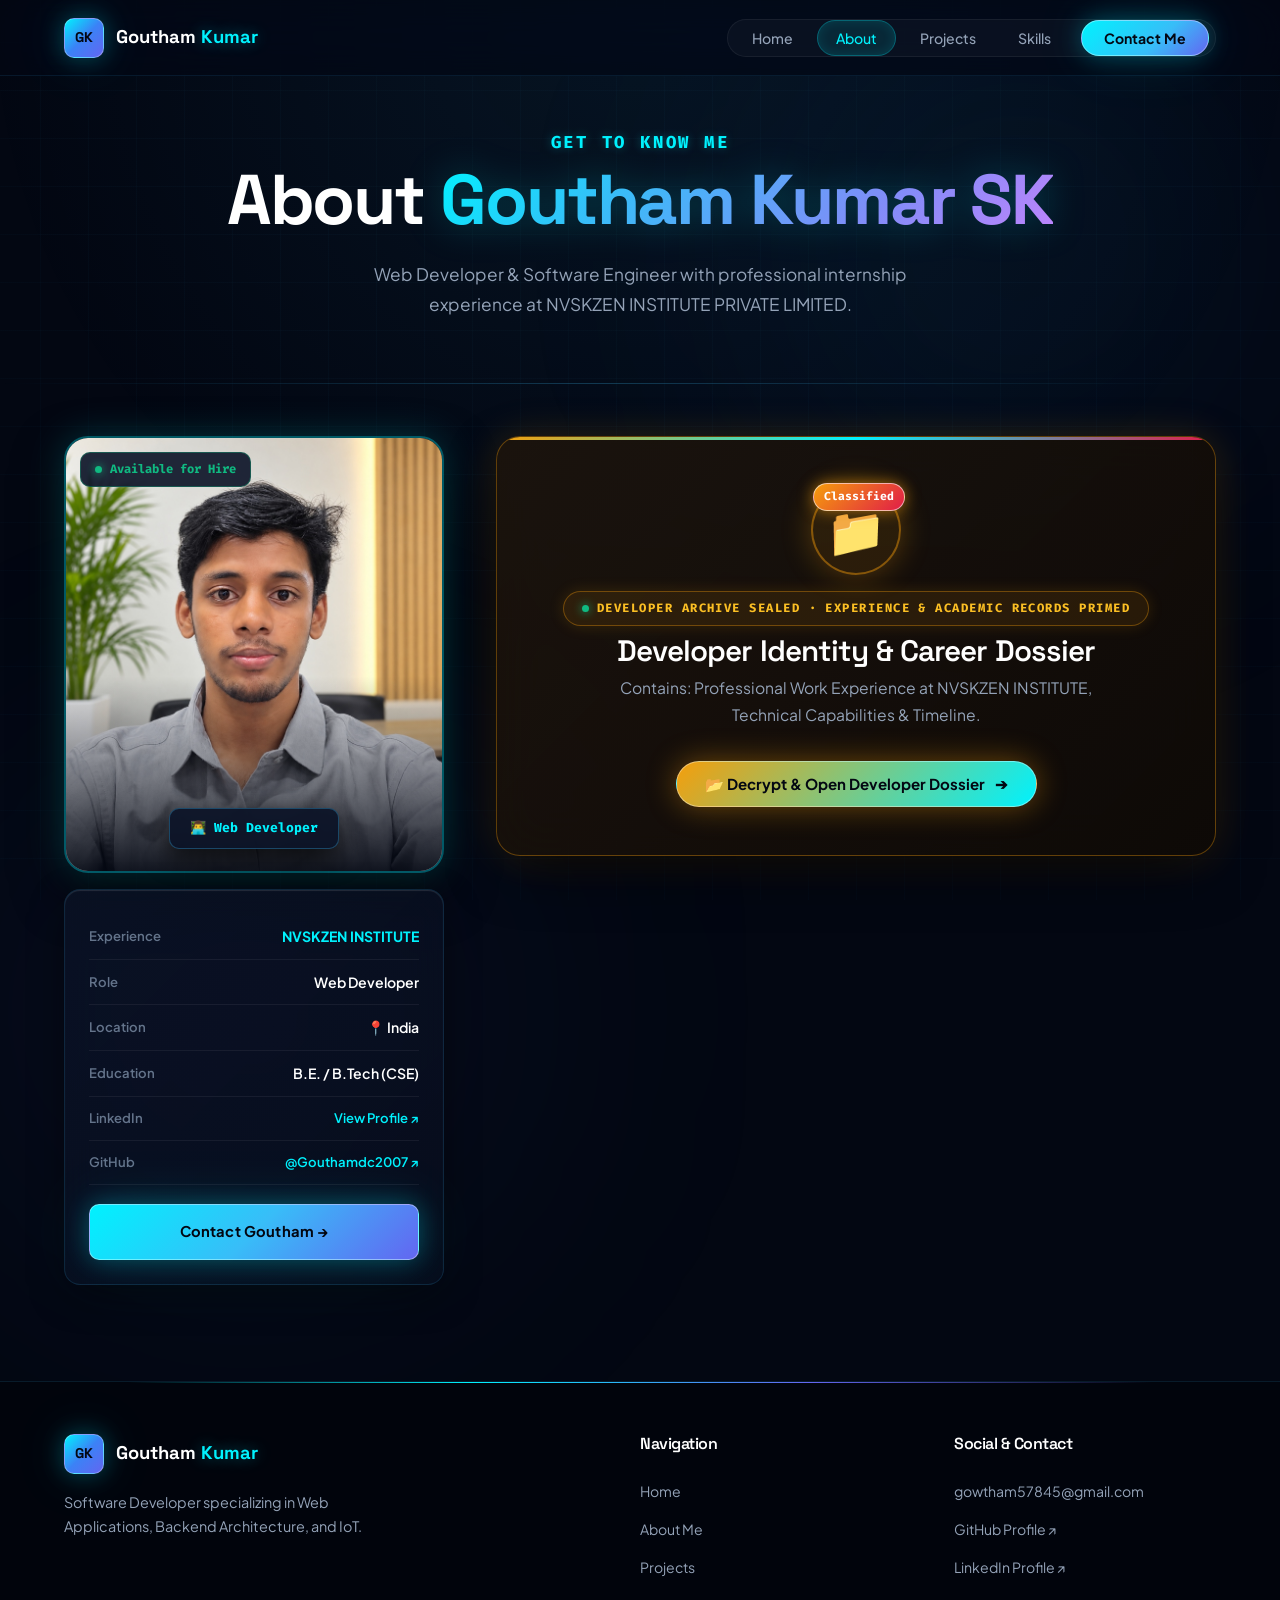
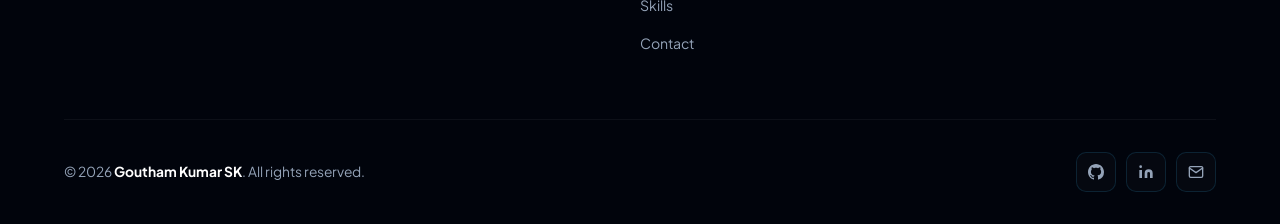
==== about.html @ 8e52c7c8 "feat(profile-audio): add unique sci-fi holographic harmonic chime sound on profile click, remove sou" ====
<!DOCTYPE html>
<html lang="en">
<head>
  <meta charset="UTF-8" />
  <meta name="viewport" content="width=device-width, initial-scale=1.0" />
  <title>About Me — Goutham Kumar SK</title>
  <meta name="description" content="Learn more about Goutham Kumar SK — Web Developer intern at NVSKZEN INSTITUTE PRIVATE LIMITED, software engineer, and backend builder." />
  <link rel="preconnect" href="https://fonts.googleapis.com" />
  <link rel="preconnect" href="https://fonts.gstatic.com" crossorigin />
  <link rel="stylesheet" href="style.css" />
</head>
<body>

  <!-- AMBIENT BACKGROUND GLOWS -->
  <div class="bg-ambient-glow glow-1" aria-hidden="true"></div>
  <div class="bg-ambient-glow glow-2" aria-hidden="true"></div>

  <!-- CUSTOM CURSOR -->
  <div id="cursor-dot"  aria-hidden="true"></div>
  <div id="cursor-ring" aria-hidden="true"></div>

  <!-- NAVBAR -->
  <nav class="navbar" id="navbar" role="navigation" aria-label="Main navigation">
    <div class="container">
      <a href="index.html" class="nav-logo" aria-label="Goutham Kumar SK — Home">
        <div class="nav-logo-mark">GK</div>
        <span class="nav-logo-text">Goutham <em>Kumar</em></span>
      </a>
      <ul class="nav-links" role="list">
        <li><a href="index.html">Home</a></li>
        <li><a href="about.html">About</a></li>
        <li><a href="projects.html">Projects</a></li>
        <li><a href="skills.html">Skills</a></li>
        <li><a href="contact.html" class="nav-cta">Contact Me</a></li>
      </ul>
      <button class="nav-hamburger" id="hamburger" aria-label="Toggle mobile menu" aria-expanded="false">
        <span></span><span></span><span></span>
      </button>
    </div>
  </nav>
  <nav class="nav-mobile" id="mobile-menu" aria-label="Mobile navigation">
    <a href="index.html">Home</a>
    <a href="about.html">About</a>
    <a href="projects.html">Projects</a>
    <a href="skills.html">Skills</a>
    <a href="contact.html">Contact</a>
  </nav>

  <main>

    <!-- PAGE HERO -->
    <header class="page-hero">
      <div class="container">
        <p class="page-hero-label">Get To Know Me</p>
        <h1>About <span class="gradient-text">Goutham Kumar SK</span></h1>
        <p>Web Developer &amp; Software Engineer with professional internship experience at NVSKZEN INSTITUTE PRIVATE LIMITED.</p>
      </div>
    </header>
    <div class="page-divider container"></div>

    <!-- ABOUT SECTION -->
    <section class="section" style="padding-top:0">
      <div class="container">
        <div class="about-grid">

          <!-- Left Column (Photo Card + Quick Facts) -->
          <div class="about-img-wrap fade-up">

            <div class="about-photo-container">
              <div class="about-photo-inner">
                <img
                  src="profile.jpg"
                  alt="Goutham Kumar SK — Software Developer"
                  class="about-photo"
                  loading="eager"
                />
                <div class="about-photo-overlay" aria-hidden="true"></div>
              </div>
              <div class="about-photo-status">
                <span class="status-dot"></span>
                Available for Hire
              </div>
              <div class="about-photo-tag">👨‍💻 Web Developer</div>
            </div>

            <div class="about-quick-card">
              <div class="about-quick-row">
                <span class="label">Experience</span>
                <span class="val" style="color:var(--accent);font-weight:700;">NVSKZEN INSTITUTE</span>
              </div>
              <div class="about-quick-row">
                <span class="label">Role</span>
                <span class="val">Web Developer</span>
              </div>
              <div class="about-quick-row">
                <span class="label">Location</span>
                <span class="val">📍 India</span>
              </div>
              <div class="about-quick-row">
                <span class="label">Education</span>
                <span class="val">B.E. / B.Tech (CSE)</span>
              </div>
              <div class="about-quick-row">
                <span class="label">LinkedIn</span>
                <a href="https://www.linkedin.com/in/goutham-kumar-s-k-790884340/" target="_blank" rel="noopener" style="font-size:.82rem;font-weight:600;color:var(--accent);">View Profile ↗</a>
              </div>
              <div class="about-quick-row">
                <span class="label">GitHub</span>
                <a href="https://github.com/Gouthamdc2007" target="_blank" rel="noopener" style="font-size:.82rem;font-weight:600;color:var(--accent);">@Gouthamdc2007 ↗</a>
              </div>
              <div style="margin-top:1.2rem;">
                <a href="contact.html" class="btn btn-primary" style="width:100%;border-radius:var(--radius-s);">
                  Contact Goutham →
                </a>
              </div>
            </div>

          </div>

          <!-- Right Column (Story + Professional Experience + Timeline Inside Interactive Dossier) -->
          <div class="about-content">

            <!-- ════════════ INTERACTIVE DEVELOPER DOSSIER VAULT ════════════ -->
            <div class="interactive-theme-vault dossier-capsule-vault fade-up" id="dossier-capsule-vault"
                 data-closed-icon="📁"
                 data-open-icon="📖"
                 data-closed-label="📂 Decrypt &amp; Open Developer Dossier"
                 data-open-label="🔒 Close Developer Archive"
                 data-closed-status="Developer Archive Sealed · Experience &amp; Academic Records Primed"
                 data-open-status="Dossier Decrypted · Verified Records Online">

              <div class="theme-vault-hub" role="button" tabindex="0" aria-expanded="false" aria-controls="dossier-vault-content" aria-label="Toggle Developer Dossier">
                <div class="theme-vault-icon-wrap" aria-hidden="true">
                  <span class="theme-vault-icon">📁</span>
                  <span class="theme-vault-count-pill">Classified</span>
                </div>
                <div class="theme-vault-title-wrap">
                  <div class="theme-vault-status-tag">Developer Archive Sealed · Experience &amp; Academic Records Primed</div>
                  <h3 style="margin-top:8px;">Developer Identity &amp; Career Dossier</h3>
                  <p>Contains: Professional Work Experience at NVSKZEN INSTITUTE, Technical Capabilities &amp; Timeline.</p>
                </div>
                <button class="theme-vault-action-btn" type="button">
                  <span class="theme-vault-btn-label">📂 Decrypt &amp; Open Developer Dossier</span>
                  <span aria-hidden="true">➔</span>
                </button>
              </div>

              <!-- ════════════ THE RELEASED DOSSIER CONTENT ════════════ -->
              <div class="theme-vault-content" id="dossier-vault-content" aria-hidden="true" style="display:none;text-align:left;">

                <div style="margin-top:1.5rem;">
                  <div class="section-tag">Verified Background</div>
                  <h2 class="section-title">Web Developer &amp; Software Engineer</h2>
                </div>

                <p style="margin-top:1rem;line-height:1.75;">
                  I am <strong>Goutham Kumar SK</strong>, a passionate Software and Web Developer.
                  Having worked as a <strong>Web Developer Intern at NVSKZEN INSTITUTE PRIVATE LIMITED</strong>,
                  I gained practical experience building responsive web solutions, structuring front-end components,
                  and collaborating on production-level web development.
                </p>

                <p style="margin-top:1rem;line-height:1.75;">
                  My core technical competencies include <strong>Java, Python, C, C++, SQL, CSS, and React</strong>.
                  From relational database modeling for a Library Management System to responsive e-commerce/restaurant flows
                  and IoT Bluetooth automation, I am passionate about writing clean, maintainable, and high-performance software.
                </p>

                <!-- Stats -->
                <div class="about-stats" style="margin:2rem 0;">
                  <div class="stat-box">
                    <span class="n" data-target="1" data-suffix=" (Intern)">0</span>
                    <span class="l">Industry Experience</span>
                  </div>
                  <div class="stat-box">
                    <span class="n" data-target="3" data-suffix="+">0+</span>
                    <span class="l">Core Projects</span>
                  </div>
                  <div class="stat-box">
                    <span class="n" data-target="7" data-suffix="">0</span>
                    <span class="l">Languages</span>
                  </div>
                </div>

                <!-- Professional Experience Highlight -->
                <div style="margin-top:2.5rem;">
                  <h3 style="margin-bottom:1rem;">Professional Work Experience</h3>
                  <div class="card" style="padding:1.5rem;border-color:var(--accent-mid);background:var(--bg-card-hover);">
                    <div style="display:flex;justify-content:space-between;align-items:flex-start;flex-wrap:wrap;gap:8px;margin-bottom:8px;">
                      <div>
                        <h4 style="font-size:1.15rem;color:var(--text);margin:0;">Web Developer (Intern)</h4>
                        <span style="font-size:.88rem;color:var(--accent);font-weight:700;">NVSKZEN INSTITUTE PRIVATE LIMITED</span>
                      </div>
                      <span class="badge badge-live">Industry Internship</span>
                    </div>
                    <p style="font-size:.88rem;line-height:1.7;margin-bottom:10px;">
                      Contributed as a Web Developer working on responsive frontend layouts, interactive web components, UI optimization, and web application development best practices.
                    </p>
                    <div style="display:flex;flex-wrap:wrap;gap:6px;">
                      <span class="tag">Web Development</span>
                      <span class="tag">HTML5 / CSS3</span>
                      <span class="tag">JavaScript</span>
                      <span class="tag">Responsive UI</span>
                    </div>
                  </div>
                </div>

                <!-- Tools Arsenal -->
                <div style="margin-top:2.5rem;">
                  <h3 style="margin-bottom:1rem;">Tools &amp; Development Arsenal</h3>
                  <div style="display:flex;flex-wrap:wrap;gap:10px;">
                    <span class="skill-pill">VS Code</span>
                    <span class="skill-pill">Git &amp; GitHub</span>
                    <span class="skill-pill">MySQL Workbench</span>
                    <span class="skill-pill">Linux / Terminal</span>
                    <span class="skill-pill">Arduino IDE</span>
                    <span class="skill-pill">Postman</span>
                    <span class="skill-pill">Vercel</span>
                  </div>
                </div>

                <!-- Timeline -->
                <div class="timeline" style="margin-top:3rem;">
                  <h3 style="margin-bottom:1.5rem;">Career &amp; Academic Timeline</h3>

                  <!-- Internship Item -->
                  <div class="timeline-item">
                    <div class="timeline-dot" style="border-color:var(--accent);">💼</div>
                    <div class="timeline-content">
                      <div class="tl-sub">Work Experience · Internship</div>
                      <h4>Web Developer — NVSKZEN INSTITUTE PRIVATE LIMITED</h4>
                      <p>Developed modern, responsive web application interfaces, implemented styling architectures, and integrated interactive UI logic.</p>
                    </div>
                  </div>

                  <!-- College Item -->
                  <div class="timeline-item">
                    <div class="timeline-dot">🎓</div>
                    <div class="timeline-content">
                      <div class="tl-sub">Degree Program</div>
                      <h4>B.E. / B.Tech in Computer Science &amp; Engineering</h4>
                      <p>Studying core fundamentals: Data Structures, Algorithms, DBMS with SQL, Object-Oriented Programming (Java/C++), and Web Systems.</p>
                    </div>
                  </div>

                  <!-- Projects -->
                  <div class="timeline-item">
                    <div class="timeline-dot">📚</div>
                    <div class="timeline-content">
                      <div class="tl-sub">Web Application Project</div>
                      <h4>Library Management System</h4>
                      <p>Engineered an automated library portal handling catalogue indexing, member circulation, and fine management powered by SQL.</p>
                    </div>
                  </div>

                  <div class="timeline-item">
                    <div class="timeline-dot">🍽️</div>
                    <div class="timeline-content">
                      <div class="tl-sub">Full-Stack Project</div>
                      <h4>Restaurant Web Application with SQL</h4>
                      <p>Created real-time menu ordering, table reservation tracking, and kitchen inventory status with React and SQL backend.</p>
                    </div>
                  </div>

                  <div class="timeline-item">
                    <div class="timeline-dot">🤖</div>
                    <div class="timeline-content">
                      <div class="tl-sub">IoT &amp; AI Integration</div>
                      <h4>IoT AI Chatbot for Bluetooth Hardware Control</h4>
                      <p>Engineered voice/text AI natural language processing in Python paired with low-latency C/C++ embedded Bluetooth drivers.</p>
                    </div>
                  </div>

                </div>

              </div>
            </div>

          </div>
        </div>
      </div>
    </section>

  </main>

  <!-- BACK TO TOP -->
  <button id="back-to-top" aria-label="Back to top">
    <svg width="18" height="18" viewBox="0 0 24 24" fill="none" stroke="currentColor" stroke-width="2.5" stroke-linecap="round" stroke-linejoin="round" aria-hidden="true"><path d="M18 15l-6-6-6 6"/></svg>
  </button>

  <!-- FOOTER -->
  <footer class="footer" role="contentinfo">
    <div class="container">
      <div class="footer-grid">
        <div class="footer-brand">
          <div class="nav-logo">
            <div class="nav-logo-mark">GK</div>
            <span class="nav-logo-text">Goutham <em>Kumar</em></span>
          </div>
          <p>Software Developer specializing in Web Applications, Backend Architecture, and IoT.</p>
        </div>
        <div class="footer-col">
          <h4>Navigation</h4>
          <ul class="footer-links">
            <li><a href="index.html">Home</a></li>
            <li><a href="about.html">About Me</a></li>
            <li><a href="projects.html">Projects</a></li>
            <li><a href="skills.html">Skills</a></li>
            <li><a href="contact.html">Contact</a></li>
          </ul>
        </div>
        <div class="footer-col">
          <h4>Social &amp; Contact</h4>
          <ul class="footer-links">
            <li><a href="mailto:gowtham57845@gmail.com">gowtham57845@gmail.com</a></li>
            <li><a href="https://github.com/Gouthamdc2007" target="_blank" rel="noopener">GitHub Profile ↗</a></li>
            <li><a href="https://www.linkedin.com/in/goutham-kumar-s-k-790884340/" target="_blank" rel="noopener">LinkedIn Profile ↗</a></li>
          </ul>
        </div>
      </div>
      <div class="footer-bottom">
        <p class="footer-copy">© <span class="footer-year">2024</span> <strong>Goutham Kumar SK</strong>. All rights reserved.</p>
        <div class="socials">
          <a href="https://github.com/Gouthamdc2007" class="social-btn" target="_blank" rel="noopener" aria-label="GitHub"><svg width="16" height="16" viewBox="0 0 24 24" fill="currentColor"><path d="M12 0C5.37 0 0 5.37 0 12c0 5.31 3.435 9.795 8.205 11.385.6.105.825-.255.825-.57 0-.285-.015-1.23-.015-2.235-3.015.555-3.795-.735-4.035-1.41-.135-.345-.72-1.41-1.23-1.695-.42-.225-1.02-.78-.015-.795.945-.015 1.62.87 1.845 1.23 1.08 1.815 2.805 1.305 3.495.99.105-.78.42-1.305.765-1.605-2.67-.3-5.46-1.335-5.46-5.925 0-1.305.465-2.385 1.23-3.225-.12-.3-.54-1.53.12-3.18 0 0 1.005-.315 3.3 1.23.96-.27 1.98-.405 3-.405s2.04.135 3 .405c2.295-1.56 3.3-1.23 3.3-1.23.66 1.65.24 2.88.12 3.18.765.84 1.23 1.905 1.23 3.225 0 4.605-2.805 5.625-5.475 5.925.435.375.81 1.095.81 2.22 0 1.605-.015 2.895-.015 3.3 0 .315.225.69.825.57A12.02 12.02 0 0 0 24 12c0-6.63-5.37-12-12-12z"/></svg></a>
          <a href="https://www.linkedin.com/in/goutham-kumar-s-k-790884340/" class="social-btn" target="_blank" rel="noopener" aria-label="LinkedIn"><svg width="16" height="16" viewBox="0 0 24 24" fill="currentColor"><path d="M16 8a6 6 0 0 1 6 6v7h-4v-7a2 2 0 0 0-2-2 2 2 0 0 0-2 2v7h-4v-7a6 6 0 0 1 6-6zM2 9h4v12H2z"/><circle cx="4" cy="4" r="2"/></svg></a>
          <a href="mailto:gowtham57845@gmail.com" class="social-btn" aria-label="Email"><svg width="16" height="16" viewBox="0 0 24 24" fill="none" stroke="currentColor" stroke-width="2" stroke-linecap="round" stroke-linejoin="round"><path d="M4 4h16c1.1 0 2 .9 2 2v12c0 1.1-.9 2-2 2H4c-1.1 0-2-.9-2-2V6c0-1.1.9-2 2-2z"/><polyline points="22,6 12,13 2,6"/></svg></a>
        </div>
      </div>
    </div>
  </footer>

  <script src="main.js"></script>
</body>
</html>
---- style.css ----
/* ================================================================
   PORTFOLIO DESIGN SYSTEM — GOUTHAM KUMAR SK
   Theme: Ultra-Premium Dark Futuristic Developer (Glassmorphism + Cyber-Glow)
   100% Content & Structure Preserved — Pure Visual Overhaul
   ================================================================ */

@import url('https://fonts.googleapis.com/css2?family=Fira+Code:wght@400;500;600;700&family=Plus+Jakarta+Sans:wght@300;400;500;600;700;800&family=Space+Grotesk:wght@400;500;600;700;800&display=swap');

/* ================================================================
   1. DESIGN TOKENS & SYSTEM VARIABLES
   ================================================================ */
:root {
  /* Color Palette - Deep Space & Cyber Accents */
  --bg:              #030712; /* Deep Void Black */
  --bg-deep:         #02040a;
  --bg-surface:      rgba(10, 16, 31, 0.75);
  --bg-card:         rgba(13, 22, 44, 0.55);
  --bg-card-hover:   rgba(18, 30, 60, 0.75);
  --bg-card-solid:   #0b1329;
  --bg-input:        rgba(6, 11, 24, 0.85);
  --bg-glass:        rgba(255, 255, 255, 0.03);
  
  /* Text Tones */
  --text:            #f8fafc; /* Crisp Pure White */
  --text-muted:      #94a3b8; /* Slate Gray */
  --text-dim:        #64748b; /* Cool Gray */
  --text-bright:     #ffffff;
  
  /* Glass Borders */
  --border:          rgba(56, 189, 248, 0.12);
  --border-subtle:   rgba(255, 255, 255, 0.06);
  --border-bright:   rgba(56, 189, 248, 0.35);
  --border-glow:     rgba(0, 242, 254, 0.45);
  
  /* Futuristic Accents & Neons */
  --accent:          #00f2fe; /* Electric Cyan */
  --accent-blue:     #38bdf8; /* Sky Blue */
  --accent-indigo:   #6366f1; /* Digital Indigo */
  --accent-purple:   #a855f7; /* Neon Violet */
  --accent-green:    #10b981; /* Matrix Emerald */
  --accent-amber:    #f59e0b; /* Solar Gold */
  
  --accent-light:    rgba(0, 242, 254, 0.08);
  --accent-mid:      rgba(6, 182, 212, 0.3);
  --accent-hover:    #38e1ff;
  
  /* Glow Effects */
  --glow-cyan:       0 0 25px rgba(0, 242, 254, 0.28), 0 0 60px rgba(0, 242, 254, 0.12);
  --glow-indigo:     0 0 30px rgba(99, 102, 241, 0.25), 0 0 70px rgba(99, 102, 241, 0.1);
  --glow-purple:     0 0 25px rgba(168, 85, 247, 0.25);
  --glow-box:        inset 0 1px 1px 0 rgba(255, 255, 255, 0.12), 0 12px 40px -10px rgba(0, 0, 0, 0.7);
  --glow-box-hover:  inset 0 1px 1px 0 rgba(255, 255, 255, 0.2), 0 20px 50px -12px rgba(0, 0, 0, 0.85), 0 0 30px rgba(0, 242, 254, 0.18);

  /* Typography */
  --font-head:       'Space Grotesk', -apple-system, BlinkMacSystemFont, sans-serif;
  --font-body:       'Plus Jakarta Sans', 'Inter', -apple-system, sans-serif;
  --font-mono:       'Fira Code', monospace;

  /* Spacing */
  --s1: 0.5rem;
  --s2: 1rem;
  --s3: 1.5rem;
  --s4: 2rem;
  --s5: 3.25rem;
  --s6: 6rem;

  --max-w:           1200px;
  --nav-h:           76px;
  --radius-xs:       6px;
  --radius-s:        10px;
  --radius-m:        16px;
  --radius-l:        24px;
  --radius-x:        9999px;

  /* Transitions */
  --ease:            cubic-bezier(0.16, 1, 0.3, 1);
  --dur:             0.28s;
}

/* ================================================================
   2. GLOBAL RESET & BASE STYLING
   =============================================================== */
*, *::before, *::after {
  box-sizing: border-box;
  margin: 0;
  padding: 0;
}

html {
  scroll-behavior: smooth;
  color-scheme: dark;
  background-color: var(--bg);
}

body {
  font-family: var(--font-body);
  background-color: var(--bg);
  color: var(--text);
  line-height: 1.75;
  -webkit-font-smoothing: antialiased;
  -moz-osx-font-smoothing: grayscale;
  min-height: 100vh;
  overflow-x: hidden;
  position: relative;
  selection-background-color: rgba(0, 242, 254, 0.3);
}

::selection {
  background: rgba(0, 242, 254, 0.25);
  color: #ffffff;
}

/* Futuristic Matrix Grid & Radial Light Engine */
body::before {
  content: '';
  position: fixed;
  inset: 0;
  background-image: 
    radial-gradient(circle at 50% 0%, rgba(56, 189, 248, 0.08) 0%, transparent 60%),
    linear-gradient(rgba(56, 189, 248, 0.025) 1px, transparent 1px),
    linear-gradient(90deg, rgba(56, 189, 248, 0.025) 1px, transparent 1px);
  background-size: 100% 100%, 48px 48px, 48px 48px;
  background-position: center top, center center, center center;
  pointer-events: none;
  z-index: 0;
}

/* Ambient Cyber Auroras */
.bg-ambient-glow {
  position: absolute;
  border-radius: 50%;
  filter: blur(140px);
  pointer-events: none;
  z-index: 0;
  opacity: 0.65;
}
.glow-1 {
  top: -80px;
  right: -5%;
  width: 650px;
  height: 650px;
  background: radial-gradient(circle, rgba(0, 242, 254, 0.15) 0%, rgba(99, 102, 241, 0.08) 50%, transparent 70%);
  animation: floatAmbient 18s ease-in-out infinite alternate;
}
.glow-2 {
  top: 35%;
  left: -10%;
  width: 750px;
  height: 750px;
  background: radial-gradient(circle, rgba(168, 85, 247, 0.12) 0%, rgba(56, 189, 248, 0.06) 50%, transparent 70%);
  animation: floatAmbient 22s ease-in-out infinite alternate-reverse;
}
.glow-3 {
  bottom: 8%;
  right: -8%;
  width: 700px;
  height: 700px;
  background: radial-gradient(circle, rgba(16, 185, 129, 0.1) 0%, rgba(0, 242, 254, 0.06) 50%, transparent 70%);
  animation: floatAmbient 20s ease-in-out infinite alternate;
}

@keyframes floatAmbient {
  0% { transform: translateY(0) scale(1); }
  50% { transform: translateY(-30px) scale(1.08); }
  100% { transform: translateY(20px) scale(0.95); }
}

img {
  max-width: 100%;
  display: block;
}

a {
  text-decoration: none;
  color: inherit;
  transition: all var(--dur) var(--ease);
  cursor: pointer;
}

ul {
  list-style: none;
}

button {
  border: none;
  background: none;
  font-family: inherit;
  cursor: pointer;
}

input, textarea, select {
  outline: none;
  font-family: inherit;
}

input[type="text"], input[type="email"], textarea {
  cursor: text;
}

/* ================================================================
   3. AMBIENT CURSOR GLOW FOLLOWER (NATIVE MOUSE PRESERVED)
   ================================================================ */
a, button, .btn, .nav-links a, .nav-mobile a, .nav-logo, .social-btn, 
.card, .service-card, .postcard-box, .project-card, .faq-question, 
.channel-card, .skill-pill, .modal-close-btn, #back-to-top, [role="button"] {
  cursor: pointer;
}

#cursor-dot {
  position: fixed;
  width: 6px;
  height: 6px;
  background: var(--accent);
  border-radius: 50%;
  pointer-events: none !important;
  z-index: 99999;
  left: -100px;
  top: -100px;
  transform: translate(-50%, -50%);
  transition: width 0.18s var(--ease), height 0.18s var(--ease), opacity 0.2s;
  will-change: left, top;
  box-shadow: 0 0 10px #ffffff, 0 0 20px var(--accent);
  opacity: 0;
}

#cursor-ring {
  position: fixed;
  width: 38px;
  height: 38px;
  border: 1.5px solid rgba(0, 242, 254, 0.45);
  border-radius: 50%;
  pointer-events: none !important;
  z-index: 99998;
  left: -100px;
  top: -100px;
  transform: translate(-50%, -50%);
  transition: width 0.25s var(--ease), height 0.25s var(--ease), border-color 0.25s, background 0.25s, opacity 0.25s;
  will-change: left, top;
  background: rgba(0, 242, 254, 0.02);
  opacity: 0;
}

#cursor-dot.clicking {
  transform: translate(-50%, -50%) scale(0.5);
}
#cursor-ring.clicking {
  transform: translate(-50%, -50%) scale(0.8);
  border-color: var(--accent);
  background: rgba(0, 242, 254, 0.15);
}

#cursor-dot.hovering {
  width: 4px;
  height: 4px;
  background: var(--accent);
}
#cursor-ring.hovering {
  width: 50px;
  height: 50px;
  border-color: var(--accent);
  background: rgba(0, 242, 254, 0.06);
  box-shadow: 0 0 20px rgba(0, 242, 254, 0.25);
}

/* Disable custom follower on touch / mobile devices */
@media (pointer: coarse), (hover: none) {
  #cursor-dot, #cursor-ring {
    display: none !important;
  }
}

#cursor-dot.clicking {
  transform: translate(-50%, -50%) scale(0.4);
}
#cursor-ring.clicking {
  transform: translate(-50%, -50%) scale(0.75);
  border-color: var(--accent);
  background: rgba(0, 242, 254, 0.15);
}

#cursor-dot.hovering {
  width: 4px;
  height: 4px;
  background: var(--accent);
}
#cursor-ring.hovering {
  width: 54px;
  height: 54px;
  border-color: var(--accent);
  background: rgba(0, 242, 254, 0.08);
  box-shadow: 0 0 20px rgba(0, 242, 254, 0.2);
}

/* ================================================================
   4. TYPOGRAPHY & HEADINGS
   ================================================================ */
h1, h2, h3, h4, h5, h6 {
  font-family: var(--font-head);
  line-height: 1.2;
  letter-spacing: -0.03em;
  color: var(--text-bright);
}

h1 {
  font-size: clamp(2.6rem, 5.5vw, 4.6rem);
  font-weight: 800;
}

h2 {
  font-size: clamp(1.85rem, 3.2vw, 2.6rem);
  font-weight: 700;
}

h3 {
  font-size: 1.28rem;
  font-weight: 600;
}

h4 {
  font-size: 1.05rem;
  font-weight: 600;
}

p {
  color: var(--text-muted);
  font-size: 0.98rem;
  font-weight: 400;
}

.gradient-text {
  background: linear-gradient(135deg, #00f2fe 0%, #38bdf8 30%, #818cf8 70%, #c084fc 100%);
  -webkit-background-clip: text;
  background-clip: text;
  color: transparent;
  display: inline-block;
  filter: drop-shadow(0 0 18px rgba(0, 242, 254, 0.25));
}

/* ================================================================
   5. LAYOUT & CONTAINER SYSTEM
   ================================================================ */
.container {
  width: 100%;
  max-width: var(--max-w);
  margin: 0 auto;
  padding: 0 var(--s3);
  position: relative;
  z-index: 1;
}

.section {
  padding: var(--s6) 0;
  position: relative;
  z-index: 1;
}

.section-sm {
  padding: var(--s4) 0;
}

.section-header {
  text-align: center;
  max-width: 680px;
  margin: 0 auto var(--s5);
}

.section-header.left-aligned {
  text-align: left;
  margin-left: 0;
}

.section-tag {
  display: inline-flex;
  align-items: center;
  gap: 8px;
  font-family: var(--font-mono);
  font-size: 0.74rem;
  font-weight: 600;
  letter-spacing: 0.14em;
  text-transform: uppercase;
  color: var(--accent);
  background: rgba(0, 242, 254, 0.07);
  border: 1px solid rgba(0, 242, 254, 0.25);
  padding: 6px 16px;
  border-radius: var(--radius-x);
  margin-bottom: var(--s2);
  box-shadow: 0 0 15px rgba(0, 242, 254, 0.1);
  backdrop-filter: blur(10px);
}

.section-title {
  margin-bottom: var(--s2);
}

.section-desc {
  color: var(--text-muted);
  font-size: 1.05rem;
  line-height: 1.7;
}

/* ================================================================
   6. NAVBAR & NAVIGATION
   ================================================================ */
.navbar {
  position: fixed;
  inset: 0 0 auto 0;
  height: var(--nav-h);
  z-index: 1000;
  background: rgba(3, 7, 18, 0.72);
  backdrop-filter: blur(24px) saturate(180%);
  -webkit-backdrop-filter: blur(24px) saturate(180%);
  border-bottom: 1px solid rgba(56, 189, 248, 0.1);
  transition: all var(--dur) var(--ease);
}

.navbar.scrolled {
  background: rgba(3, 7, 18, 0.92);
  border-bottom-color: rgba(56, 189, 248, 0.2);
  box-shadow: 0 10px 30px -10px rgba(0, 0, 0, 0.8), 0 0 20px rgba(0, 242, 254, 0.08);
}

.navbar .container {
  height: 100%;
  display: flex;
  align-items: center;
  justify-content: space-between;
}

.nav-logo {
  display: flex;
  align-items: center;
  gap: 12px;
  font-family: var(--font-head);
  font-weight: 700;
  font-size: 1.15rem;
  color: var(--text-bright);
}

.nav-logo-mark {
  width: 40px;
  height: 40px;
  background: linear-gradient(135deg, var(--accent) 0%, #3b82f6 50%, var(--accent-indigo) 100%);
  color: #030712;
  border-radius: var(--radius-s);
  display: grid;
  place-items: center;
  font-size: 0.88rem;
  font-weight: 800;
  box-shadow: var(--glow-cyan);
  border: 1px solid rgba(255, 255, 255, 0.3);
  transition: transform var(--dur) var(--ease), box-shadow var(--dur) var(--ease);
}

.nav-logo:hover .nav-logo-mark {
  transform: scale(1.05) rotate(-3deg);
  box-shadow: 0 0 30px rgba(0, 242, 254, 0.5);
}

.nav-logo-text em {
  font-style: normal;
  color: var(--accent);
  text-shadow: 0 0 15px rgba(0, 242, 254, 0.4);
}

.nav-links {
  display: flex;
  align-items: center;
  gap: 6px;
  background: rgba(255, 255, 255, 0.03);
  padding: 4px 6px;
  border-radius: var(--radius-x);
  border: 1px solid rgba(255, 255, 255, 0.06);
}

.nav-links a {
  font-size: 0.88rem;
  font-weight: 500;
  padding: 8px 18px;
  border-radius: var(--radius-x);
  color: var(--text-muted);
  transition: all var(--dur) var(--ease);
  position: relative;
}

.nav-links a:hover {
  color: var(--text-bright);
  background: rgba(255, 255, 255, 0.07);
}

.nav-links a.active {
  color: var(--accent);
  background: rgba(0, 242, 254, 0.1);
  border: 1px solid rgba(0, 242, 254, 0.3);
  box-shadow: inset 0 0 12px rgba(0, 242, 254, 0.12);
}

.nav-links .nav-cta {
  background: linear-gradient(135deg, var(--accent) 0%, #38bdf8 60%, var(--accent-indigo) 100%);
  color: #030712 !important;
  padding: 8px 22px;
  margin-left: 6px;
  font-weight: 700;
  box-shadow: var(--glow-cyan);
  border: 1px solid rgba(255, 255, 255, 0.4);
}

.nav-links .nav-cta:hover {
  transform: translateY(-1px);
  box-shadow: 0 0 35px rgba(0, 242, 254, 0.55);
}

.nav-hamburger {
  display: none;
  flex-direction: column;
  gap: 5px;
  width: 28px;
  padding: 4px 0;
}

.nav-hamburger span {
  display: block;
  height: 2px;
  background: var(--text-bright);
  border-radius: 2px;
  transition: all var(--dur) var(--ease);
  box-shadow: 0 0 8px rgba(255, 255, 255, 0.4);
}

.nav-hamburger.open span:nth-child(1) { transform: translateY(7px) rotate(45deg); }
.nav-hamburger.open span:nth-child(2) { opacity: 0; }
.nav-hamburger.open span:nth-child(3) { transform: translateY(-7px) rotate(-45deg); }

.nav-mobile {
  display: none;
  position: fixed;
  top: var(--nav-h);
  inset-inline: 0;
  background: rgba(3, 7, 18, 0.96);
  backdrop-filter: blur(28px);
  border-bottom: 1px solid rgba(56, 189, 248, 0.2);
  padding: var(--s3);
  box-shadow: 0 20px 50px rgba(0, 0, 0, 0.9);
  transform: translateY(-110%);
  transition: transform 0.35s var(--ease);
  z-index: 998;
}

.nav-mobile.open { transform: translateY(0); }

.nav-mobile a {
  display: block;
  font-size: 1.05rem;
  font-weight: 500;
  color: var(--text-muted);
  padding: 14px 0;
  border-bottom: 1px solid rgba(255, 255, 255, 0.06);
}

.nav-mobile a:last-child { border-bottom: none; }
.nav-mobile a.active, .nav-mobile a:hover { color: var(--accent); }

/* ================================================================
   7. BUTTONS & ACTIONS
   ================================================================ */
.btn {
  display: inline-flex;
  align-items: center;
  justify-content: center;
  gap: 10px;
  padding: 14px 30px;
  border-radius: var(--radius-x);
  font-family: var(--font-body);
  font-size: 0.92rem;
  font-weight: 600;
  transition: all var(--dur) var(--ease);
  position: relative;
  overflow: hidden;
  letter-spacing: 0.01em;
}

.btn-primary {
  background: linear-gradient(135deg, var(--accent) 0%, #38bdf8 50%, var(--accent-indigo) 100%);
  color: #030712;
  font-weight: 700;
  box-shadow: var(--glow-cyan);
  border: 1px solid rgba(255, 255, 255, 0.4);
}

.btn-primary:hover {
  transform: translateY(-2px);
  box-shadow: 0 0 45px rgba(0, 242, 254, 0.5), 0 10px 25px rgba(0, 0, 0, 0.6);
  color: #030712;
}

.btn-outline {
  background: rgba(255, 255, 255, 0.03);
  color: var(--accent);
  border: 1px solid rgba(0, 242, 254, 0.35);
  backdrop-filter: blur(10px);
}

.btn-outline:hover {
  border-color: var(--accent);
  background: rgba(0, 242, 254, 0.1);
  transform: translateY(-2px);
  box-shadow: 0 0 25px rgba(0, 242, 254, 0.25);
  color: #ffffff;
}

.btn-purple {
  background: linear-gradient(135deg, var(--accent-purple) 0%, #7c3aed 100%);
  color: #ffffff;
  box-shadow: var(--glow-purple);
  border: 1px solid rgba(255, 255, 255, 0.3);
}

.btn-purple:hover {
  transform: translateY(-2px);
  box-shadow: 0 0 45px rgba(168, 85, 247, 0.5);
}

/* ================================================================
   8. HERO SECTION
   ================================================================ */
.hero {
  min-height: calc(100vh - var(--nav-h));
  display: flex;
  align-items: center;
  padding: calc(var(--nav-h) + 2rem) 0 var(--s5);
  position: relative;
}

.hero-layout {
  display: grid;
  grid-template-columns: 1.18fr 0.82fr;
  gap: var(--s5);
  align-items: center;
  width: 100%;
}

.hero-content {
  max-width: 660px;
}

.hero-badge {
  display: inline-flex;
  align-items: center;
  gap: 10px;
  background: rgba(0, 242, 254, 0.07);
  color: var(--accent);
  font-family: var(--font-mono);
  font-size: 0.76rem;
  font-weight: 600;
  padding: 6px 18px;
  border-radius: var(--radius-x);
  margin-bottom: var(--s3);
  letter-spacing: 0.08em;
  text-transform: uppercase;
  border: 1px solid rgba(0, 242, 254, 0.25);
  box-shadow: 0 0 20px rgba(0, 242, 254, 0.12);
  backdrop-filter: blur(12px);
}

.hero-badge::before {
  content: '';
  width: 7px;
  height: 7px;
  background: var(--accent-green);
  border-radius: 50%;
  box-shadow: 0 0 10px var(--accent-green);
  animation: pulseGreen 2s ease-in-out infinite;
}

@keyframes pulseGreen {
  0%, 100% { opacity: 1; transform: scale(1); box-shadow: 0 0 12px var(--accent-green); }
  50% { opacity: 0.4; transform: scale(0.75); }
}

.hero-greeting {
  font-family: var(--font-mono);
  font-size: 1.1rem;
  font-weight: 500;
  color: var(--text-muted);
  margin-bottom: 6px;
  letter-spacing: 0.02em;
}

.hero-name {
  font-size: clamp(2.8rem, 6vw, 5.2rem);
  font-weight: 800;
  letter-spacing: -0.04em;
  line-height: 1.04;
  margin-bottom: var(--s2);
}

.hero-role {
  font-size: clamp(1.15rem, 2.8vw, 1.45rem);
  color: var(--text-muted);
  margin-bottom: var(--s3);
  min-height: 2.2em;
  display: flex;
  align-items: center;
}

.typed-text {
  color: var(--accent);
  font-weight: 700;
  border-right: 2.5px solid var(--accent);
  animation: caretBlink 0.75s step-end infinite;
  text-shadow: 0 0 18px rgba(0, 242, 254, 0.5);
}

@keyframes caretBlink { 50% { border-color: transparent; } }

.hero-desc {
  font-size: 1.08rem;
  color: var(--text-muted);
  max-width: 560px;
  margin-bottom: var(--s4);
  line-height: 1.85;
}

.hero-actions {
  display: flex;
  gap: var(--s2);
  flex-wrap: wrap;
  margin-bottom: var(--s4);
}

.hero-meta {
  display: flex;
  align-items: center;
  gap: var(--s3);
  flex-wrap: wrap;
}

.hero-meta-item {
  display: flex;
  align-items: center;
  gap: 8px;
  font-size: 0.84rem;
  color: var(--text-muted);
  font-weight: 500;
  background: rgba(255, 255, 255, 0.02);
  padding: 4px 12px;
  border-radius: var(--radius-x);
  border: 1px solid rgba(255, 255, 255, 0.05);
}

.hero-meta-item svg {
  color: var(--accent);
  flex-shrink: 0;
  filter: drop-shadow(0 0 6px var(--accent));
}

/* Hero Avatar with Multi-Ring Orbit */
.hero-photo-side {
  display: flex;
  flex-direction: column;
  align-items: center;
  justify-content: center;
  position: relative;
}

.hero-photo-wrap {
  position: relative;
  width: 300px;
  height: 300px;
}

.hero-photo {
  width: 100%;
  height: 100%;
  border-radius: 50%;
  object-fit: cover;
  object-position: center top;
  border: 2px solid rgba(0, 242, 254, 0.6);
  box-shadow: 0 0 0 10px rgba(0, 242, 254, 0.06), 0 0 60px rgba(0, 242, 254, 0.35);
  position: relative;
  z-index: 2;
  transition: all 0.4s var(--ease);
  display: block;
}

.hero-photo:hover {
  transform: scale(1.03);
  box-shadow: 0 0 0 14px rgba(0, 242, 254, 0.12), 0 0 85px rgba(0, 242, 254, 0.55);
}

.photo-ring {
  position: absolute;
  border-radius: 50%;
  pointer-events: none;
}

.photo-ring-1 {
  inset: -14px;
  border: 1.5px solid rgba(0, 242, 254, 0.35);
  border-top-color: transparent;
  animation: spin 12s linear infinite;
}

.photo-ring-2 {
  inset: -28px;
  border: 1px dashed rgba(99, 102, 241, 0.28);
  border-bottom-color: transparent;
  animation: spin 20s linear infinite reverse;
}

.photo-ring-3 {
  inset: -44px;
  border: 1px solid rgba(168, 85, 247, 0.2);
  border-left-color: transparent;
  animation: spin 30s linear infinite;
}

@keyframes spin {
  from { transform: rotate(0deg); }
  to { transform: rotate(360deg); }
}

/* Floating Cyber Badges */
.floating-badge {
  position: absolute;
  background: rgba(10, 17, 36, 0.85);
  backdrop-filter: blur(16px) saturate(180%);
  border: 1px solid rgba(56, 189, 248, 0.25);
  padding: 8px 16px;
  border-radius: var(--radius-x);
  font-family: var(--font-mono);
  font-size: 0.78rem;
  font-weight: 600;
  display: flex;
  align-items: center;
  gap: 8px;
  box-shadow: 0 12px 30px rgba(0, 0, 0, 0.6), 0 0 20px rgba(0, 242, 254, 0.15);
  z-index: 3;
  animation: floatCyber 4.5s ease-in-out infinite;
}

.fb-1 {
  top: -12px;
  left: -20px;
  color: var(--accent);
  border-color: rgba(0, 242, 254, 0.35);
  animation-delay: 0s;
}

.fb-2 {
  bottom: 12px;
  right: -25px;
  color: var(--accent-indigo);
  border-color: rgba(99, 102, 241, 0.35);
  animation-delay: 1.5s;
}

.fb-3 {
  bottom: -18px;
  left: 20px;
  color: var(--accent-green);
  border-color: rgba(16, 185, 129, 0.35);
  animation-delay: 3s;
}

@keyframes floatCyber {
  0%, 100% { transform: translateY(0); }
  50% { transform: translateY(-9px); }
}

/* ================================================================
   9. STATS BANNER
   ================================================================ */
.stats-banner {
  background: linear-gradient(135deg, rgba(13, 22, 44, 0.7) 0%, rgba(8, 14, 30, 0.85) 100%);
  backdrop-filter: blur(20px) saturate(180%);
  border: 1px solid rgba(56, 189, 248, 0.16);
  border-radius: var(--radius-l);
  padding: var(--s4) var(--s5);
  margin-top: calc(var(--s4) * -1);
  margin-bottom: var(--s5);
  box-shadow: var(--glow-box);
  position: relative;
  z-index: 2;
  overflow: hidden;
}

.stats-banner::before {
  content: '';
  position: absolute;
  top: 0;
  left: 0;
  right: 0;
  height: 2px;
  background: linear-gradient(90deg, transparent, var(--accent), var(--accent-indigo), transparent);
}

.stats-grid {
  display: grid;
  grid-template-columns: repeat(4, 1fr);
  gap: var(--s4);
}

.stat-item {
  text-align: center;
  position: relative;
}

.stat-item:not(:last-child)::after {
  content: '';
  position: absolute;
  right: 0;
  top: 15%;
  height: 70%;
  width: 1px;
  background: linear-gradient(to bottom, transparent, rgba(56, 189, 248, 0.2), transparent);
}

.stat-number {
  font-family: var(--font-head);
  font-size: clamp(2.1rem, 3.6vw, 3rem);
  font-weight: 800;
  color: var(--accent);
  line-height: 1;
  margin-bottom: 6px;
  text-shadow: 0 0 20px rgba(0, 242, 254, 0.4);
}

.stat-label {
  font-family: var(--font-mono);
  font-size: 0.76rem;
  font-weight: 600;
  color: var(--text-muted);
  text-transform: uppercase;
  letter-spacing: 0.1em;
}

/* ================================================================
   10. GLASS CARDS & SERVICES SECTION
   ================================================================ */
.card {
  background: linear-gradient(135deg, rgba(13, 22, 44, 0.6) 0%, rgba(8, 14, 30, 0.75) 100%);
  backdrop-filter: blur(18px) saturate(180%);
  border: 1px solid rgba(56, 189, 248, 0.12);
  border-radius: var(--radius-m);
  padding: var(--s4);
  transition: all var(--dur) var(--ease);
  box-shadow: var(--glow-box);
  position: relative;
}

.card:hover {
  transform: translateY(-5px);
  border-color: rgba(56, 189, 248, 0.35);
  background: linear-gradient(135deg, rgba(18, 30, 60, 0.75) 0%, rgba(10, 18, 38, 0.85) 100%);
  box-shadow: var(--glow-box-hover);
}

.services-grid {
  display: grid;
  grid-template-columns: repeat(auto-fit, minmax(260px, 1fr));
  gap: var(--s3);
}

.service-card {
  background: linear-gradient(135deg, rgba(13, 22, 44, 0.55) 0%, rgba(8, 14, 30, 0.7) 100%);
  backdrop-filter: blur(18px) saturate(180%);
  border: 1px solid rgba(56, 189, 248, 0.12);
  border-radius: var(--radius-m);
  padding: var(--s4);
  transition: all var(--dur) var(--ease);
  position: relative;
  overflow: hidden;
  box-shadow: var(--glow-box);
}

.service-card::before {
  content: '';
  position: absolute;
  top: 0;
  left: 0;
  right: 0;
  height: 2px;
  background: linear-gradient(90deg, var(--accent), var(--accent-indigo), var(--accent-purple));
  opacity: 0;
  transition: opacity var(--dur) var(--ease);
}

.service-card:hover {
  transform: translateY(-6px);
  border-color: rgba(56, 189, 248, 0.35);
  background: linear-gradient(135deg, rgba(18, 30, 60, 0.75) 0%, rgba(10, 18, 38, 0.85) 100%);
  box-shadow: var(--glow-box-hover);
}

.service-card:hover::before {
  opacity: 1;
}

.service-icon {
  width: 56px;
  height: 56px;
  background: rgba(0, 242, 254, 0.08);
  border: 1px solid rgba(0, 242, 254, 0.25);
  border-radius: var(--radius-s);
  display: grid;
  place-items: center;
  font-size: 1.6rem;
  margin-bottom: var(--s3);
  box-shadow: 0 0 20px rgba(0, 242, 254, 0.12);
  transition: transform var(--dur) var(--ease);
}

.service-card:hover .service-icon {
  transform: scale(1.1) rotate(4deg);
}

.service-card h3 {
  margin-bottom: var(--s1);
  font-size: 1.2rem;
}

.service-card p {
  font-size: 0.92rem;
  line-height: 1.7;
  margin-bottom: var(--s3);
}

.service-tags {
  display: flex;
  flex-wrap: wrap;
  gap: 6px;
}

.service-tag-item {
  font-family: var(--font-mono);
  font-size: 0.72rem;
  font-weight: 500;
  padding: 4px 10px;
  border-radius: var(--radius-x);
  background: rgba(255, 255, 255, 0.04);
  color: var(--text-muted);
  border: 1px solid rgba(255, 255, 255, 0.08);
}

/* ================================================================
   10B. SKILLS MAILBOX THEME & EXPANDABLE SYSTEM
   ================================================================ */
.skills-mailbox-vault {
  background: linear-gradient(135deg, rgba(13, 24, 52, 0.8) 0%, rgba(6, 12, 28, 0.95) 100%);
  backdrop-filter: blur(24px) saturate(190%);
  border: 1.5px solid rgba(0, 242, 254, 0.3);
  border-radius: var(--radius-l);
  padding: var(--s4) var(--s5);
  box-shadow: 0 20px 60px -15px rgba(0, 0, 0, 0.9), 0 0 40px rgba(0, 242, 254, 0.16);
  text-align: center;
  position: relative;
  overflow: hidden;
  margin-bottom: var(--s4);
  transition: all 0.4s var(--ease);
}

.skills-mailbox-vault::before {
  content: '';
  position: absolute;
  top: 0;
  left: 0;
  right: 0;
  height: 3px;
  background: linear-gradient(90deg, var(--accent) 0%, var(--accent-indigo) 50%, var(--accent-purple) 100%);
}

.mailbox-interactive-hub {
  cursor: pointer;
  padding: var(--s2) 0;
  display: flex;
  flex-direction: column;
  align-items: center;
  gap: var(--s2);
}

.mailbox-icon-wrap {
  position: relative;
  width: 90px;
  height: 90px;
  background: rgba(0, 242, 254, 0.08);
  border: 2px solid rgba(0, 242, 254, 0.4);
  border-radius: 50%;
  display: grid;
  place-items: center;
  font-size: 3rem;
  box-shadow: 0 0 30px rgba(0, 242, 254, 0.25);
  transition: transform 0.4s var(--ease), box-shadow 0.4s;
}

.skills-mailbox-vault:hover .mailbox-icon-wrap {
  transform: scale(1.1) rotate(5deg);
  box-shadow: 0 0 50px rgba(0, 242, 254, 0.45);
}

.mailbox-count-pill {
  position: absolute;
  top: -4px;
  right: -6px;
  background: linear-gradient(135deg, #ef4444, #f59e0b);
  color: #ffffff;
  font-family: var(--font-mono);
  font-size: 0.72rem;
  font-weight: 800;
  padding: 3px 10px;
  border-radius: var(--radius-x);
  box-shadow: 0 0 15px rgba(239, 68, 68, 0.5);
  border: 1.5px solid rgba(255, 255, 255, 0.6);
  animation: pulseMailBadge 2.2s infinite;
}

@keyframes pulseMailBadge {
  0%, 100% { transform: scale(1); }
  50% { transform: scale(1.12); }
}

.mailbox-title-wrap h3 {
  font-size: clamp(1.4rem, 2.5vw, 1.85rem);
  color: var(--text-bright);
  margin-bottom: 4px;
}

.mailbox-title-wrap p {
  color: var(--text-muted);
  font-size: 0.98rem;
  max-width: 520px;
  margin: 0 auto;
}

.mailbox-status-tag {
  display: inline-flex;
  align-items: center;
  gap: 8px;
  font-family: var(--font-mono);
  font-size: 0.76rem;
  font-weight: 700;
  text-transform: uppercase;
  letter-spacing: 0.12em;
  color: var(--accent);
  background: rgba(0, 242, 254, 0.08);
  border: 1px solid rgba(0, 242, 254, 0.3);
  padding: 6px 18px;
  border-radius: var(--radius-x);
  box-shadow: 0 0 15px rgba(0, 242, 254, 0.15);
}

.mailbox-status-tag::before {
  content: '';
  width: 7px;
  height: 7px;
  border-radius: 50%;
  background: var(--accent-green);
  box-shadow: 0 0 10px var(--accent-green);
}

.mailbox-action-btn {
  margin-top: var(--s2);
  display: inline-flex;
  align-items: center;
  gap: 10px;
  padding: 12px 28px;
  font-size: 0.94rem;
  font-weight: 700;
  border-radius: var(--radius-x);
  background: linear-gradient(135deg, var(--accent) 0%, #38bdf8 50%, var(--accent-indigo) 100%);
  color: #030712;
  box-shadow: var(--glow-cyan);
  border: 1px solid rgba(255, 255, 255, 0.4);
  transition: all 0.3s var(--ease);
}

.mailbox-action-btn:hover {
  transform: translateY(-2px);
  box-shadow: 0 0 45px rgba(0, 242, 254, 0.6);
}

/* Skills Mailbox Released Content */
.skills-mailbox-content {
  display: none;
  opacity: 0;
  transform: translateY(20px);
  transition: opacity 0.5s var(--ease), transform 0.5s var(--ease);
  margin-top: var(--s4);
}

.skills-mailbox-content.open {
  display: grid;
  opacity: 1;
  transform: translateY(0);
}

.skill-envelope-card {
  background: linear-gradient(135deg, rgba(13, 22, 48, 0.75) 0%, rgba(7, 13, 28, 0.9) 100%);
  backdrop-filter: blur(20px) saturate(190%);
  border: 1px solid rgba(56, 189, 248, 0.2);
  border-radius: var(--radius-m);
  padding: var(--s4);
  position: relative;
  overflow: hidden;
  box-shadow: var(--glow-box);
  transition: all 0.35s var(--ease);
  display: flex;
  flex-direction: column;
}

.skill-envelope-card::before {
  content: '';
  position: absolute;
  top: 0;
  left: 0;
  right: 0;
  height: 2px;
  background: linear-gradient(90deg, var(--accent) 0%, var(--accent-indigo) 50%, var(--accent-purple) 100%);
  opacity: 0;
  transition: opacity var(--dur) var(--ease);
}

.skill-envelope-card:hover {
  transform: translateY(-6px);
  border-color: rgba(0, 242, 254, 0.45);
  box-shadow: var(--glow-box-hover);
}

.skill-envelope-card:hover::before {
  opacity: 1;
}

/* ================================================================
   10C. PAGE-SPECIFIC INTERACTIVE THEME VAULTS
   ================================================================ */

/* Common Interactive Vault Container */
.interactive-theme-vault {
  backdrop-filter: blur(24px) saturate(190%);
  border-radius: var(--radius-l);
  padding: var(--s4) var(--s5);
  box-shadow: 0 20px 60px -15px rgba(0, 0, 0, 0.9);
  text-align: center;
  position: relative;
  overflow: hidden;
  margin-bottom: var(--s4);
  transition: all 0.4s var(--ease);
}

.theme-vault-hub {
  cursor: pointer;
  padding: var(--s2) 0;
  display: flex;
  flex-direction: column;
  align-items: center;
  gap: var(--s2);
}

.theme-vault-icon-wrap {
  position: relative;
  width: 90px;
  height: 90px;
  border-radius: 50%;
  display: grid;
  place-items: center;
  font-size: 3rem;
  transition: transform 0.4s var(--ease), box-shadow 0.4s;
}

.interactive-theme-vault:hover .theme-vault-icon-wrap {
  transform: scale(1.1) rotate(5deg);
}

.theme-vault-count-pill {
  position: absolute;
  top: -4px;
  right: -6px;
  color: #ffffff;
  font-family: var(--font-mono);
  font-size: 0.72rem;
  font-weight: 800;
  padding: 3px 10px;
  border-radius: var(--radius-x);
  border: 1.5px solid rgba(255, 255, 255, 0.6);
  animation: pulseMailBadge 2.2s infinite;
}

.theme-vault-title-wrap h3 {
  font-size: clamp(1.4rem, 2.5vw, 1.85rem);
  color: var(--text-bright);
  margin-bottom: 4px;
}

.theme-vault-title-wrap p {
  color: var(--text-muted);
  font-size: 0.98rem;
  max-width: 540px;
  margin: 0 auto;
}

.theme-vault-status-tag {
  display: inline-flex;
  align-items: center;
  gap: 8px;
  font-family: var(--font-mono);
  font-size: 0.76rem;
  font-weight: 700;
  text-transform: uppercase;
  letter-spacing: 0.12em;
  padding: 6px 18px;
  border-radius: var(--radius-x);
}

.theme-vault-status-tag::before {
  content: '';
  width: 7px;
  height: 7px;
  border-radius: 50%;
  background: var(--accent-green);
  box-shadow: 0 0 10px var(--accent-green);
}

.theme-vault-action-btn {
  margin-top: var(--s2);
  display: inline-flex;
  align-items: center;
  gap: 10px;
  padding: 12px 28px;
  font-size: 0.94rem;
  font-weight: 700;
  border-radius: var(--radius-x);
  color: #030712;
  border: 1px solid rgba(255, 255, 255, 0.4);
  transition: all 0.3s var(--ease);
  cursor: pointer;
}

.theme-vault-action-btn:hover {
  transform: translateY(-2px);
}

.theme-vault-content {
  display: none;
  opacity: 0;
  transform: translateY(20px);
  transition: opacity 0.5s var(--ease), transform 0.5s var(--ease);
  margin-top: var(--s4);
}

.theme-vault-content.open {
  display: block;
  opacity: 1;
  transform: translateY(0);
}

.theme-vault-content.grid-open {
  display: grid;
  opacity: 1;
  transform: translateY(0);
}

/* 1. SKILLS PAGE: Cyber Matrix Skill Deck Vault (Green & Cyan) */
.skills-deck-vault {
  background: linear-gradient(135deg, rgba(8, 28, 26, 0.82) 0%, rgba(5, 18, 22, 0.95) 100%);
  border: 1.5px solid rgba(16, 185, 129, 0.35);
  box-shadow: 0 20px 60px -15px rgba(0, 0, 0, 0.9), 0 0 40px rgba(16, 185, 129, 0.18);
}
.skills-deck-vault::before {
  content: '';
  position: absolute;
  top: 0; left: 0; right: 0; height: 3px;
  background: linear-gradient(90deg, #10b981 0%, #00f2fe 50%, #3b82f6 100%);
}
.skills-deck-vault .theme-vault-icon-wrap {
  background: rgba(16, 185, 129, 0.1);
  border: 2px solid rgba(16, 185, 129, 0.45);
  box-shadow: 0 0 30px rgba(16, 185, 129, 0.3);
}
.skills-deck-vault .theme-vault-count-pill {
  background: linear-gradient(135deg, #10b981, #00f2fe);
  box-shadow: 0 0 15px rgba(16, 185, 129, 0.6);
}
.skills-deck-vault .theme-vault-status-tag {
  color: #34d399;
  background: rgba(16, 185, 129, 0.1);
  border: 1px solid rgba(16, 185, 129, 0.35);
  box-shadow: 0 0 15px rgba(16, 185, 129, 0.15);
}
.skills-deck-vault .theme-vault-action-btn {
  background: linear-gradient(135deg, #10b981 0%, #00f2fe 100%);
  box-shadow: 0 0 30px rgba(16, 185, 129, 0.4);
}
.skills-deck-vault .theme-vault-action-btn:hover {
  box-shadow: 0 0 45px rgba(16, 185, 129, 0.6);
}

/* 2. PROJECTS PAGE: Launch Bay & Blueprint Vault (Electric Blue & Indigo) */
.projects-launch-vault {
  background: linear-gradient(135deg, rgba(14, 24, 56, 0.85) 0%, rgba(7, 12, 32, 0.95) 100%);
  border: 1.5px solid rgba(56, 189, 248, 0.35);
  box-shadow: 0 20px 60px -15px rgba(0, 0, 0, 0.9), 0 0 40px rgba(56, 189, 248, 0.2);
}
.projects-launch-vault::before {
  content: '';
  position: absolute;
  top: 0; left: 0; right: 0; height: 3px;
  background: linear-gradient(90deg, #38bdf8 0%, #6366f1 50%, #a855f7 100%);
}
.projects-launch-vault .theme-vault-icon-wrap {
  background: rgba(56, 189, 248, 0.1);
  border: 2px solid rgba(56, 189, 248, 0.45);
  box-shadow: 0 0 30px rgba(56, 189, 248, 0.3);
}
.projects-launch-vault .theme-vault-count-pill {
  background: linear-gradient(135deg, #38bdf8, #6366f1);
  box-shadow: 0 0 15px rgba(56, 189, 248, 0.6);
}
.projects-launch-vault .theme-vault-status-tag {
  color: #38bdf8;
  background: rgba(56, 189, 248, 0.1);
  border: 1px solid rgba(56, 189, 248, 0.35);
  box-shadow: 0 0 15px rgba(56, 189, 248, 0.15);
}
.projects-launch-vault .theme-vault-action-btn {
  background: linear-gradient(135deg, #38bdf8 0%, #6366f1 100%);
  color: #ffffff;
  box-shadow: 0 0 30px rgba(56, 189, 248, 0.4);
}
.projects-launch-vault .theme-vault-action-btn:hover {
  box-shadow: 0 0 45px rgba(56, 189, 248, 0.6);
}

/* 3. ABOUT PAGE: Classified Dossier & Time Capsule (Digital Amber & Cyan) */
.dossier-capsule-vault {
  background: linear-gradient(135deg, rgba(32, 22, 10, 0.82) 0%, rgba(14, 10, 6, 0.95) 100%);
  border: 1.5px solid rgba(245, 158, 11, 0.35);
  box-shadow: 0 20px 60px -15px rgba(0, 0, 0, 0.9), 0 0 40px rgba(245, 158, 11, 0.18);
}
.dossier-capsule-vault::before {
  content: '';
  position: absolute;
  top: 0; left: 0; right: 0; height: 3px;
  background: linear-gradient(90deg, #f59e0b 0%, #00f2fe 50%, #e11d48 100%);
}
.dossier-capsule-vault .theme-vault-icon-wrap {
  background: rgba(245, 158, 11, 0.1);
  border: 2px solid rgba(245, 158, 11, 0.45);
  box-shadow: 0 0 30px rgba(245, 158, 11, 0.3);
}
.dossier-capsule-vault .theme-vault-count-pill {
  background: linear-gradient(135deg, #f59e0b, #e11d48);
  box-shadow: 0 0 15px rgba(245, 158, 11, 0.6);
}
.dossier-capsule-vault .theme-vault-status-tag {
  color: #fbbf24;
  background: rgba(245, 158, 11, 0.1);
  border: 1px solid rgba(245, 158, 11, 0.35);
  box-shadow: 0 0 15px rgba(245, 158, 11, 0.15);
}
.dossier-capsule-vault .theme-vault-action-btn {
  background: linear-gradient(135deg, #f59e0b 0%, #00f2fe 100%);
  color: #030712;
  box-shadow: 0 0 30px rgba(245, 158, 11, 0.4);
}
.dossier-capsule-vault .theme-vault-action-btn:hover {
  box-shadow: 0 0 45px rgba(245, 158, 11, 0.6);
}

/* 4. CONTACT PAGE: Sub-Space Transmission Relay (Cosmic Purple & Neon Cyan) */
.comms-relay-vault {
  background: linear-gradient(135deg, rgba(28, 14, 48, 0.85) 0%, rgba(12, 6, 24, 0.95) 100%);
  border: 1.5px solid rgba(168, 85, 247, 0.35);
  box-shadow: 0 20px 60px -15px rgba(0, 0, 0, 0.9), 0 0 40px rgba(168, 85, 247, 0.2);
}
.comms-relay-vault::before {
  content: '';
  position: absolute;
  top: 0; left: 0; right: 0; height: 3px;
  background: linear-gradient(90deg, #a855f7 0%, #00f2fe 50%, #ec4899 100%);
}
.comms-relay-vault .theme-vault-icon-wrap {
  background: rgba(168, 85, 247, 0.1);
  border: 2px solid rgba(168, 85, 247, 0.45);
  box-shadow: 0 0 30px rgba(168, 85, 247, 0.3);
}
.comms-relay-vault .theme-vault-count-pill {
  background: linear-gradient(135deg, #a855f7, #ec4899);
  box-shadow: 0 0 15px rgba(168, 85, 247, 0.6);
}
.comms-relay-vault .theme-vault-status-tag {
  color: #c084fc;
  background: rgba(168, 85, 247, 0.1);
  border: 1px solid rgba(168, 85, 247, 0.35);
  box-shadow: 0 0 15px rgba(168, 85, 247, 0.15);
}
.comms-relay-vault .theme-vault-action-btn {
  background: linear-gradient(135deg, #a855f7 0%, #00f2fe 100%);
  color: #030712;
  box-shadow: 0 0 30px rgba(168, 85, 247, 0.4);
}
.comms-relay-vault .theme-vault-action-btn:hover {
  box-shadow: 0 0 45px rgba(168, 85, 247, 0.6);
}

.envelope-header {
  display: flex;
  align-items: center;
  justify-content: space-between;
  margin-bottom: var(--s2);
}

.envelope-badge {
  font-family: var(--font-mono);
  font-size: 0.72rem;
  font-weight: 700;
  color: var(--accent);
  background: rgba(0, 242, 254, 0.08);
  border: 1px solid rgba(0, 242, 254, 0.25);
  padding: 3px 10px;
  border-radius: var(--radius-x);
}

.postcard-arrow {
  transition: transform 0.3s var(--ease);
}

.postcard-box:hover .postcard-arrow {
  transform: translateX(5px);
}

/* Skills Popup Modal */
.skills-modal-overlay {
  position: fixed;
  inset: 0;
  background: rgba(2, 6, 16, 0.85);
  backdrop-filter: blur(20px) saturate(180%);
  -webkit-backdrop-filter: blur(20px) saturate(180%);
  z-index: 100000;
  display: flex;
  align-items: center;
  justify-content: center;
  padding: var(--s3);
  opacity: 0;
  visibility: hidden;
  transition: opacity 0.3s var(--ease), visibility 0.3s var(--ease);
}

.skills-modal-overlay.active {
  opacity: 1;
  visibility: visible;
}

.skills-modal {
  background: linear-gradient(135deg, rgba(14, 24, 52, 0.95) 0%, rgba(6, 12, 28, 0.98) 100%);
  border: 1px solid rgba(0, 242, 254, 0.35);
  border-radius: var(--radius-l);
  max-width: 640px;
  width: 100%;
  padding: var(--s5);
  box-shadow: 0 25px 70px -10px rgba(0, 0, 0, 0.95), 0 0 45px rgba(0, 242, 254, 0.22);
  position: relative;
  transform: scale(0.85) translateY(20px);
  transition: transform 0.35s cubic-bezier(0.16, 1, 0.3, 1);
  max-height: 90vh;
  overflow-y: auto;
}

.skills-modal-overlay.active .skills-modal {
  transform: scale(1) translateY(0);
}

.modal-close-btn {
  position: absolute;
  top: 18px;
  right: 18px;
  width: 38px;
  height: 38px;
  border-radius: 50%;
  background: rgba(255, 255, 255, 0.05);
  border: 1px solid rgba(255, 255, 255, 0.15);
  color: #ffffff;
  font-size: 1.1rem;
  display: grid;
  place-items: center;
  transition: all var(--dur) var(--ease);
  cursor: pointer !important;
}

.modal-close-btn:hover {
  background: rgba(239, 68, 68, 0.2);
  border-color: #ef4444;
  color: #ef4444;
  transform: rotate(90deg);
}

.modal-header {
  display: flex;
  align-items: center;
  gap: var(--s3);
  margin-bottom: var(--s3);
  padding-bottom: var(--s2);
  border-bottom: 1px solid rgba(56, 189, 248, 0.15);
}

.modal-icon {
  width: 58px;
  height: 58px;
  border-radius: var(--radius-s);
  background: rgba(0, 242, 254, 0.1);
  border: 1.5px solid rgba(0, 242, 254, 0.35);
  display: grid;
  place-items: center;
  font-size: 1.8rem;
  box-shadow: 0 0 20px rgba(0, 242, 254, 0.2);
  flex-shrink: 0;
}

.modal-title-wrap h3 {
  font-size: 1.45rem;
  margin-bottom: 2px;
}

.modal-title-wrap .modal-subtitle {
  font-family: var(--font-mono);
  font-size: 0.78rem;
  color: var(--accent);
  font-weight: 600;
  text-transform: uppercase;
  letter-spacing: 0.08em;
}

.modal-skills-list {
  display: flex;
  flex-direction: column;
  gap: var(--s2);
  margin-bottom: var(--s3);
}

.modal-skill-item {
  background: rgba(255, 255, 255, 0.03);
  border: 1px solid rgba(255, 255, 255, 0.06);
  border-radius: var(--radius-s);
  padding: 12px 16px;
  transition: border-color var(--dur) var(--ease);
}

.modal-skill-item:hover {
  border-color: rgba(0, 242, 254, 0.3);
  background: rgba(0, 242, 254, 0.03);
}

.modal-skill-head {
  display: flex;
  align-items: center;
  justify-content: space-between;
  margin-bottom: 6px;
}

.modal-skill-name {
  font-size: 0.98rem;
  font-weight: 700;
  color: var(--text-bright);
}

.modal-skill-tag {
  font-family: var(--font-mono);
  font-size: 0.72rem;
  color: var(--accent);
}

.modal-skill-desc {
  font-size: 0.85rem;
  color: var(--text-muted);
  line-height: 1.6;
  margin: 0;
}

/* ================================================================
   11. CODE TERMINAL PREVIEW
   ================================================================ */
.terminal-window {
  background: rgba(4, 8, 18, 0.92);
  backdrop-filter: blur(24px);
  border: 1px solid rgba(56, 189, 248, 0.2);
  border-radius: var(--radius-m);
  overflow: hidden;
  box-shadow: 0 25px 60px -15px rgba(0, 0, 0, 0.9), 0 0 35px rgba(0, 242, 254, 0.12);
  font-family: var(--font-mono);
  margin-top: var(--s4);
}

.terminal-header {
  background: rgba(10, 18, 38, 0.85);
  padding: 12px 18px;
  display: flex;
  align-items: center;
  justify-content: space-between;
  border-bottom: 1px solid rgba(56, 189, 248, 0.12);
}

.terminal-dots {
  display: flex;
  gap: 8px;
}

.tdot {
  width: 11px;
  height: 11px;
  border-radius: 50%;
}
.tdot-red    { background: #ef4444; box-shadow: 0 0 8px rgba(239, 68, 68, 0.5); }
.tdot-yellow { background: #f59e0b; box-shadow: 0 0 8px rgba(245, 158, 11, 0.5); }
.tdot-green  { background: #10b981; box-shadow: 0 0 8px rgba(16, 185, 129, 0.5); }

.terminal-title {
  font-size: 0.78rem;
  color: var(--text-dim);
}

.terminal-body {
  padding: var(--s3) var(--s4);
  font-size: 0.88rem;
  line-height: 1.85;
  color: #e2e8f0;
}

.t-prompt { color: var(--accent); font-weight: 600; text-shadow: 0 0 8px rgba(0, 242, 254, 0.4); }
.t-cmd    { color: #ffffff; }
.t-output { color: #94a3b8; padding-left: 1.25rem; }
.t-key    { color: var(--accent-indigo); font-weight: 500; }
.t-val    { color: var(--accent-green); }

/* ================================================================
   12. PROJECT CARDS & SHOWCASE
   ================================================================ */
.projects-grid {
  display: grid;
  grid-template-columns: repeat(auto-fill, minmax(340px, 1fr));
  gap: var(--s4);
}

.project-card {
  background: linear-gradient(135deg, rgba(13, 22, 44, 0.6) 0%, rgba(8, 14, 30, 0.75) 100%);
  backdrop-filter: blur(18px) saturate(180%);
  border: 1px solid rgba(56, 189, 248, 0.14);
  border-radius: var(--radius-m);
  overflow: hidden;
  display: flex;
  flex-direction: column;
  transition: all var(--dur) var(--ease);
  box-shadow: var(--glow-box);
}

.project-card:hover {
  transform: translateY(-6px);
  box-shadow: var(--glow-box-hover);
  border-color: rgba(0, 242, 254, 0.4);
  background: linear-gradient(135deg, rgba(18, 30, 60, 0.75) 0%, rgba(10, 18, 38, 0.85) 100%);
}

.project-thumb {
  height: 200px;
  overflow: hidden;
  display: flex;
  align-items: center;
  justify-content: center;
  font-size: 3.8rem;
  position: relative;
  flex-shrink: 0;
  border-bottom: 1px solid rgba(56, 189, 248, 0.12);
}

.thumb-library    { background: radial-gradient(circle at center, #1e1b4b 0%, #030712 100%); }
.thumb-restaurant { background: radial-gradient(circle at center, #064e3b 0%, #030712 100%); }
.thumb-iot        { background: radial-gradient(circle at center, #451a03 0%, #030712 100%); }

.project-content {
  padding: var(--s4);
  display: flex;
  flex-direction: column;
  flex-grow: 1;
}

.project-num {
  font-family: var(--font-mono);
  font-size: 0.72rem;
  font-weight: 700;
  color: var(--accent);
  letter-spacing: 0.14em;
  text-transform: uppercase;
  margin-bottom: 4px;
  text-shadow: 0 0 10px rgba(0, 242, 254, 0.4);
}

.project-head {
  display: flex;
  align-items: flex-start;
  justify-content: space-between;
  gap: 8px;
  margin-bottom: 8px;
}

.badge {
  font-family: var(--font-mono);
  font-size: 0.7rem;
  font-weight: 700;
  padding: 4px 12px;
  border-radius: var(--radius-x);
  flex-shrink: 0;
  letter-spacing: 0.04em;
}

.badge-live {
  background: rgba(16, 185, 129, 0.12);
  color: var(--accent-green);
  border: 1px solid rgba(16, 185, 129, 0.35);
  box-shadow: 0 0 12px rgba(16, 185, 129, 0.15);
}

.badge-iot {
  background: rgba(168, 85, 247, 0.12);
  color: var(--accent-purple);
  border: 1px solid rgba(168, 85, 247, 0.35);
  box-shadow: 0 0 12px rgba(168, 85, 247, 0.15);
}

.project-card h3 {
  margin-bottom: 8px;
  font-size: 1.25rem;
}

.project-card p {
  font-size: 0.9rem;
  flex-grow: 1;
  margin-bottom: var(--s3);
  line-height: 1.7;
}

.project-tags {
  display: flex;
  flex-wrap: wrap;
  gap: 6px;
  margin-bottom: var(--s3);
}

.tag {
  font-family: var(--font-mono);
  font-size: 0.74rem;
  font-weight: 600;
  padding: 4px 12px;
  border-radius: var(--radius-x);
  background: rgba(0, 242, 254, 0.06);
  color: var(--accent);
  border: 1px solid rgba(0, 242, 254, 0.2);
}

.project-links {
  display: flex;
  align-items: center;
  justify-content: space-between;
  margin-top: auto;
  padding-top: var(--s3);
  border-top: 1px solid rgba(56, 189, 248, 0.1);
}

.proj-link {
  display: inline-flex;
  align-items: center;
  gap: 6px;
  font-size: 0.86rem;
  font-weight: 600;
  color: var(--text-muted);
  transition: all var(--dur) var(--ease);
}

.proj-link:hover {
  color: var(--accent);
  text-shadow: 0 0 10px rgba(0, 242, 254, 0.3);
}

/* ================================================================
   13. SKILLS CARDS & LEVEL METERS
   ================================================================ */
.skills-grid {
  display: grid;
  grid-template-columns: repeat(auto-fill, minmax(260px, 1fr));
  gap: var(--s3);
}

.skill-card-detailed {
  background: linear-gradient(135deg, rgba(13, 22, 44, 0.6) 0%, rgba(8, 14, 30, 0.75) 100%);
  backdrop-filter: blur(18px) saturate(180%);
  border: 1px solid rgba(56, 189, 248, 0.12);
  border-radius: var(--radius-m);
  padding: var(--s4);
  transition: all var(--dur) var(--ease);
  box-shadow: var(--glow-box);
  position: relative;
}

.skill-card-detailed:hover {
  transform: translateY(-5px);
  border-color: rgba(0, 242, 254, 0.4);
  box-shadow: var(--glow-box-hover);
}

.skill-bar-wrap {
  height: 6px;
  background: rgba(255, 255, 255, 0.06);
  border-radius: var(--radius-x);
  overflow: hidden;
  margin: 12px 0 8px;
  border: 1px solid rgba(255, 255, 255, 0.04);
}

.skill-bar-fill {
  height: 100%;
  background: linear-gradient(90deg, var(--accent) 0%, var(--accent-indigo) 60%, var(--accent-purple) 100%);
  border-radius: var(--radius-x);
  box-shadow: 0 0 12px var(--accent);
  transition: width 1.2s var(--ease);
}

.skill-pills {
  display: flex;
  flex-wrap: wrap;
  gap: 8px;
}

.skill-pill {
  font-family: var(--font-mono);
  font-size: 0.8rem;
  font-weight: 600;
  padding: 6px 16px;
  border-radius: var(--radius-x);
  background: rgba(0, 242, 254, 0.06);
  color: var(--accent);
  border: 1px solid rgba(0, 242, 254, 0.22);
  transition: all var(--dur) var(--ease);
  backdrop-filter: blur(10px);
}

.skill-pill:hover {
  background: var(--accent);
  color: #030712;
  transform: translateY(-2px);
  box-shadow: var(--glow-cyan);
  border-color: var(--accent);
}

/* ================================================================
   14. WORKFLOW / HOW I WORK
   ================================================================ */
.workflow-grid {
  display: grid;
  grid-template-columns: repeat(auto-fit, minmax(240px, 1fr));
  gap: var(--s3);
  position: relative;
}

.workflow-step {
  background: linear-gradient(135deg, rgba(13, 22, 44, 0.55) 0%, rgba(8, 14, 30, 0.7) 100%);
  backdrop-filter: blur(18px);
  border: 1px solid rgba(56, 189, 248, 0.12);
  border-radius: var(--radius-m);
  padding: var(--s4);
  position: relative;
  transition: all var(--dur) var(--ease);
  box-shadow: var(--glow-box);
}

.workflow-step:hover {
  border-color: rgba(0, 242, 254, 0.4);
  transform: translateY(-5px);
  box-shadow: var(--glow-box-hover);
}

.step-num {
  font-family: var(--font-mono);
  font-size: 2.2rem;
  font-weight: 800;
  color: rgba(0, 242, 254, 0.45);
  line-height: 1;
  margin-bottom: var(--s2);
  text-shadow: 0 0 15px rgba(0, 242, 254, 0.3);
}

.workflow-step h3 {
  font-size: 1.1rem;
  margin-bottom: 8px;
}

.workflow-step p {
  font-size: 0.88rem;
  line-height: 1.65;
}

/* ================================================================
   14B. ACHIEVEMENTS & CERTIFICATIONS SECTION
   ================================================================ */
.achievements-grid {
  display: grid;
  grid-template-columns: repeat(auto-fit, minmax(320px, 1fr));
  gap: var(--s4);
}

.achievement-card {
  background: linear-gradient(135deg, rgba(13, 22, 44, 0.6) 0%, rgba(8, 14, 30, 0.75) 100%);
  backdrop-filter: blur(20px) saturate(180%);
  border: 1px solid rgba(56, 189, 248, 0.14);
  border-radius: var(--radius-m);
  padding: var(--s4);
  display: flex;
  gap: var(--s3);
  align-items: flex-start;
  transition: all var(--dur) var(--ease);
  box-shadow: var(--glow-box);
  position: relative;
  overflow: hidden;
}

.achievement-card::before {
  content: '';
  position: absolute;
  top: 0;
  left: 0;
  right: 0;
  height: 2px;
  background: linear-gradient(90deg, var(--accent), var(--accent-indigo), var(--accent-purple));
  opacity: 0;
  transition: opacity var(--dur) var(--ease);
}

.achievement-card:hover {
  transform: translateY(-5px);
  border-color: rgba(0, 242, 254, 0.4);
  box-shadow: var(--glow-box-hover);
}

.achievement-card:hover::before {
  opacity: 1;
}

.achievement-badge-icon {
  width: 52px;
  height: 52px;
  background: rgba(0, 242, 254, 0.08);
  border: 1px solid rgba(0, 242, 254, 0.25);
  border-radius: var(--radius-s);
  display: grid;
  place-items: center;
  font-size: 1.6rem;
  flex-shrink: 0;
  box-shadow: 0 0 15px rgba(0, 242, 254, 0.12);
  transition: transform var(--dur) var(--ease);
}

.achievement-card:hover .achievement-badge-icon {
  transform: scale(1.08) rotate(5deg);
}

.achievement-body {
  flex: 1;
}

.achievement-meta {
  display: flex;
  align-items: center;
  justify-content: space-between;
  gap: 8px;
  flex-wrap: wrap;
  margin-bottom: 6px;
}

.achievement-org {
  font-family: var(--font-mono);
  font-size: 0.74rem;
  font-weight: 700;
  color: var(--accent);
  text-transform: uppercase;
  letter-spacing: 0.08em;
  text-shadow: 0 0 8px rgba(0, 242, 254, 0.3);
}

.achievement-date {
  font-family: var(--font-mono);
  font-size: 0.72rem;
  color: var(--text-dim);
  background: rgba(255, 255, 255, 0.04);
  padding: 2px 8px;
  border-radius: var(--radius-x);
  border: 1px solid rgba(255, 255, 255, 0.06);
}

.achievement-body h3 {
  font-size: 1.15rem;
  margin-bottom: 6px;
}

.achievement-body p {
  font-size: 0.88rem;
  line-height: 1.65;
  margin-bottom: var(--s2);
}

.achievement-btn {
  padding: 8px 16px;
  font-size: 0.82rem;
  font-weight: 600;
  display: inline-flex;
  align-items: center;
  gap: 6px;
}

.terminal-status-indicator {
  font-size: 0.72rem;
  color: var(--accent-green);
  font-weight: 600;
  text-shadow: 0 0 8px rgba(16, 185, 129, 0.5);
}

.project-thumb-emoji {
  filter: drop-shadow(0 0 20px rgba(0, 242, 254, 0.4));
  transition: transform 0.4s var(--ease);
}

.project-card:hover .project-thumb-emoji {
  transform: scale(1.15);
}

/* ================================================================
   15. FAQ ACCORDION
   ================================================================ */
.faq-list {
  max-width: 840px;
  margin: 0 auto;
  display: flex;
  flex-direction: column;
  gap: var(--s2);
}

.faq-item {
  background: linear-gradient(135deg, rgba(13, 22, 44, 0.55) 0%, rgba(8, 14, 30, 0.7) 100%);
  backdrop-filter: blur(18px);
  border: 1px solid rgba(56, 189, 248, 0.12);
  border-radius: var(--radius-m);
  overflow: hidden;
  transition: all var(--dur) var(--ease);
  box-shadow: var(--glow-box);
}

.faq-item:hover, .faq-item.open {
  border-color: rgba(0, 242, 254, 0.35);
  box-shadow: var(--glow-box-hover);
}

.faq-question {
  width: 100%;
  padding: var(--s3) var(--s4);
  text-align: left;
  display: flex;
  align-items: center;
  justify-content: space-between;
  font-family: var(--font-head);
  font-size: 1.08rem;
  font-weight: 600;
  color: var(--text-bright);
  background: none;
}

.faq-icon {
  font-size: 1.3rem;
  color: var(--accent);
  transition: transform 0.3s var(--ease);
  text-shadow: 0 0 10px var(--accent);
}

.faq-item.open .faq-icon {
  transform: rotate(45deg);
}

.faq-answer {
  max-height: 0;
  overflow: hidden;
  padding: 0 var(--s4);
  color: var(--text-muted);
  font-size: 0.94rem;
  line-height: 1.75;
  transition: all 0.35s var(--ease);
}

.faq-item.open .faq-answer {
  max-height: 300px;
  padding-bottom: var(--s3);
}

/* ================================================================
   16. CTA BANNER
   ================================================================ */
.cta-banner {
  background: linear-gradient(135deg, rgba(13, 22, 48, 0.85) 0%, rgba(6, 12, 28, 0.95) 100%);
  backdrop-filter: blur(24px) saturate(180%);
  border: 1px solid rgba(56, 189, 248, 0.25);
  border-radius: var(--radius-l);
  padding: var(--s5);
  text-align: center;
  position: relative;
  overflow: hidden;
  box-shadow: 0 25px 60px -15px rgba(0, 0, 0, 0.9), 0 0 50px rgba(0, 242, 254, 0.12);
}

.cta-banner::before {
  content: '';
  position: absolute;
  top: -50%;
  left: 50%;
  transform: translateX(-50%);
  width: 600px;
  height: 600px;
  background: radial-gradient(circle, rgba(0, 242, 254, 0.15), transparent 70%);
  pointer-events: none;
}

.cta-banner h2 {
  font-size: clamp(1.9rem, 3.6vw, 2.7rem);
  margin-bottom: var(--s2);
}

.cta-banner p {
  max-width: 580px;
  margin: 0 auto var(--s4);
  font-size: 1.08rem;
}

.cta-buttons {
  display: flex;
  gap: var(--s2);
  justify-content: center;
  flex-wrap: wrap;
}

/* ================================================================
   17. ABOUT PAGE DETAILS & TIMELINE
   ================================================================ */
.about-grid {
  display: grid;
  grid-template-columns: 380px 1fr;
  gap: var(--s5);
  align-items: start;
}

.about-img-wrap {
  position: sticky;
  top: calc(var(--nav-h) + var(--s3));
}

.about-photo-container {
  position: relative;
  width: 100%;
  padding-top: 115%;
}

.about-photo-inner {
  position: absolute;
  inset: 0;
  border-radius: var(--radius-l);
  overflow: hidden;
  border: 2px solid rgba(0, 242, 254, 0.35);
  box-shadow: 0 0 35px rgba(0, 242, 254, 0.2), 0 20px 50px rgba(0, 0, 0, 0.8);
}

.about-photo {
  width: 100%;
  height: 100%;
  object-fit: cover;
  object-position: center top;
  display: block;
  transition: transform 0.5s var(--ease);
}

.about-photo:hover {
  transform: scale(1.03);
}

.about-photo-overlay {
  position: absolute;
  inset: 0;
  background: linear-gradient(to top, rgba(3, 7, 18, 0.92) 0%, transparent 45%);
}

.about-photo-tag {
  position: absolute;
  bottom: var(--s3);
  left: 50%;
  transform: translateX(-50%);
  white-space: nowrap;
  background: rgba(10, 18, 38, 0.9);
  backdrop-filter: blur(14px);
  border: 1px solid rgba(56, 189, 248, 0.3);
  border-radius: var(--radius-s);
  padding: 8px 20px;
  font-family: var(--font-mono);
  font-size: 0.82rem;
  font-weight: 700;
  color: var(--accent);
  box-shadow: 0 10px 25px rgba(0, 0, 0, 0.7);
}

.about-photo-status {
  position: absolute;
  top: var(--s2);
  left: var(--s2);
  background: rgba(10, 18, 38, 0.9);
  backdrop-filter: blur(14px);
  border: 1px solid rgba(16, 185, 129, 0.35);
  border-radius: var(--radius-s);
  padding: 6px 14px;
  font-family: var(--font-mono);
  font-size: 0.76rem;
  font-weight: 700;
  color: var(--accent-green);
  display: flex;
  align-items: center;
  gap: 8px;
}

.status-dot {
  width: 7px;
  height: 7px;
  background: var(--accent-green);
  border-radius: 50%;
  animation: pulseGreen 2s ease-in-out infinite;
  box-shadow: 0 0 10px var(--accent-green);
}

.about-quick-card {
  margin-top: var(--s2);
  background: linear-gradient(135deg, rgba(13, 22, 44, 0.6) 0%, rgba(8, 14, 30, 0.75) 100%);
  backdrop-filter: blur(18px);
  border: 1px solid rgba(56, 189, 248, 0.14);
  border-radius: var(--radius-m);
  padding: var(--s3);
  box-shadow: var(--glow-box);
}

.about-quick-row {
  display: flex;
  justify-content: space-between;
  align-items: center;
  padding: 10px 0;
  border-bottom: 1px solid rgba(255, 255, 255, 0.06);
}

.about-quick-row:last-of-type {
  border-bottom: none;
}

.about-quick-row .label {
  font-size: 0.82rem;
  font-weight: 600;
  color: var(--text-dim);
}

.about-quick-row .val {
  font-size: 0.88rem;
  font-weight: 600;
  color: var(--text-bright);
}

/* Timeline Components */
.timeline {
  margin-top: var(--s4);
}

.timeline-item {
  display: flex;
  gap: var(--s2);
  padding-bottom: var(--s3);
  position: relative;
}

.timeline-item:not(:last-child)::after {
  content: '';
  position: absolute;
  left: 21px;
  top: 44px;
  bottom: 0;
  width: 2px;
  background: linear-gradient(to bottom, var(--accent), rgba(99, 102, 241, 0.2), transparent);
}

.timeline-dot {
  width: 44px;
  height: 44px;
  background: rgba(0, 242, 254, 0.08);
  border: 1px solid rgba(0, 242, 254, 0.35);
  border-radius: 50%;
  display: grid;
  place-items: center;
  font-size: 1.15rem;
  flex-shrink: 0;
  box-shadow: 0 0 18px rgba(0, 242, 254, 0.18);
}

.timeline-content {
  flex: 1;
  padding-top: 6px;
}

.timeline-content h4 {
  font-family: var(--font-head);
  font-size: 1.05rem;
  font-weight: 600;
  color: var(--text-bright);
  margin-bottom: 2px;
}

.timeline-content .tl-sub {
  font-family: var(--font-mono);
  font-size: 0.82rem;
  color: var(--accent);
  font-weight: 600;
  margin-bottom: 4px;
  text-shadow: 0 0 10px rgba(0, 242, 254, 0.35);
}

.timeline-content p {
  font-size: 0.88rem;
  color: var(--text-muted);
  margin: 0;
  line-height: 1.65;
}

/* About Highlights List */
.about-highlights {
  display: flex;
  flex-direction: column;
  gap: var(--s2);
}

.highlight-item {
  display: flex;
  align-items: flex-start;
  gap: 12px;
  padding: var(--s2) 0;
  border-bottom: 1px solid rgba(255, 255, 255, 0.06);
}

.highlight-item:last-child {
  border-bottom: none;
}

.highlight-dot {
  width: 8px;
  height: 8px;
  background: var(--accent);
  border-radius: 50%;
  flex-shrink: 0;
  margin-top: 7px;
  box-shadow: 0 0 10px var(--accent);
}

.highlight-item p {
  font-size: 0.92rem;
  margin: 0;
  line-height: 1.7;
}

.highlight-item strong {
  color: var(--text-bright);
  font-weight: 600;
}

.about-stats {
  display: grid;
  grid-template-columns: repeat(3, 1fr);
  gap: var(--s2);
}

.stat-box {
  padding: var(--s2) var(--s3);
  background: linear-gradient(135deg, rgba(13, 22, 44, 0.6) 0%, rgba(8, 14, 30, 0.75) 100%);
  border: 1px solid rgba(56, 189, 248, 0.14);
  border-radius: var(--radius-m);
  text-align: center;
  transition: all var(--dur) var(--ease);
  box-shadow: var(--glow-box);
}

.stat-box:hover {
  border-color: rgba(0, 242, 254, 0.35);
  box-shadow: var(--glow-box-hover);
}

.stat-box .n {
  font-family: var(--font-head);
  font-size: 2.1rem;
  font-weight: 800;
  color: var(--accent);
  line-height: 1;
  display: block;
  margin-bottom: 4px;
  text-shadow: 0 0 18px rgba(0, 242, 254, 0.4);
}

.stat-box .l {
  font-family: var(--font-mono);
  font-size: 0.74rem;
  font-weight: 600;
  color: var(--text-muted);
  text-transform: uppercase;
  letter-spacing: 0.08em;
}

/* ================================================================
   18. CONTACT PAGE & FORM CONTROLS
   ================================================================ */
.contact-layout {
  display: grid;
  grid-template-columns: 1fr 1.5fr;
  gap: var(--s5);
  align-items: start;
}

.contact-channels {
  display: flex;
  flex-direction: column;
  gap: var(--s2);
}

.channel-card {
  display: flex;
  align-items: center;
  gap: var(--s2);
  padding: var(--s3);
  background: linear-gradient(135deg, rgba(13, 22, 44, 0.6) 0%, rgba(8, 14, 30, 0.75) 100%);
  border: 1px solid rgba(56, 189, 248, 0.12);
  border-radius: var(--radius-m);
  transition: all var(--dur) var(--ease);
  color: var(--text-bright);
  box-shadow: var(--glow-box);
}

.channel-card:hover {
  border-color: rgba(0, 242, 254, 0.4);
  transform: translateX(6px);
  box-shadow: var(--glow-box-hover);
}

.channel-icon {
  width: 46px;
  height: 46px;
  background: rgba(0, 242, 254, 0.08);
  color: var(--accent);
  border: 1px solid rgba(0, 242, 254, 0.25);
  border-radius: var(--radius-s);
  display: grid;
  place-items: center;
  font-size: 1.25rem;
  flex-shrink: 0;
  box-shadow: 0 0 15px rgba(0, 242, 254, 0.12);
}

.channel-txt strong {
  display: block;
  font-size: 0.88rem;
  font-weight: 700;
  color: var(--text-bright);
  margin-bottom: 2px;
}

.channel-txt span {
  font-family: var(--font-mono);
  font-size: 0.8rem;
  color: var(--text-muted);
}

.contact-form-wrap {
  background: linear-gradient(135deg, rgba(13, 22, 48, 0.75) 0%, rgba(8, 14, 32, 0.9) 100%);
  backdrop-filter: blur(24px);
  border: 1px solid rgba(56, 189, 248, 0.2);
  border-radius: var(--radius-l);
  padding: var(--s5);
  box-shadow: var(--glow-box);
}

.form-row {
  display: grid;
  grid-template-columns: 1fr 1fr;
  gap: var(--s2);
}

.form-group {
  margin-bottom: var(--s3);
}

label {
  display: block;
  font-size: 0.84rem;
  font-weight: 600;
  color: var(--text-bright);
  margin-bottom: 8px;
}

input[type="text"], input[type="email"], textarea, select {
  width: 100%;
  padding: 13px 18px;
  background: var(--bg-input);
  border: 1.5px solid rgba(56, 189, 248, 0.15);
  border-radius: var(--radius-s);
  font-family: var(--font-body);
  font-size: 0.92rem;
  color: #ffffff;
  transition: all var(--dur) var(--ease);
}

input::placeholder, textarea::placeholder {
  color: var(--text-dim);
}

input:focus, textarea:focus, select:focus {
  border-color: var(--accent);
  background: rgba(8, 14, 30, 0.95);
  box-shadow: 0 0 0 3px rgba(0, 242, 254, 0.15), 0 0 20px rgba(0, 242, 254, 0.1);
}

textarea {
  resize: vertical;
  min-height: 140px;
}

.form-btn {
  width: 100%;
  padding: 16px;
  font-size: 0.98rem;
  border-radius: var(--radius-s);
}

.form-success {
  display: none;
  text-align: center;
  padding: var(--s3);
  background: rgba(16, 185, 129, 0.12);
  color: var(--accent-green);
  border: 1px solid rgba(16, 185, 129, 0.35);
  border-radius: var(--radius-s);
  font-weight: 600;
  font-size: 0.94rem;
  margin-top: var(--s2);
  box-shadow: 0 0 20px rgba(16, 185, 129, 0.15);
}

/* ================================================================
   19. PAGE HERO & DIVIDERS
   ================================================================ */
.page-hero {
  padding: calc(var(--nav-h) + var(--s5)) 0 var(--s4);
  position: relative;
  text-align: center;
}

.page-hero-label {
  font-family: var(--font-mono);
  font-size: 0.76rem;
  font-weight: 700;
  letter-spacing: 0.16em;
  text-transform: uppercase;
  color: var(--accent);
  margin-bottom: var(--s1);
  text-shadow: 0 0 10px rgba(0, 242, 254, 0.3);
}

.page-hero h1 {
  margin-bottom: var(--s2);
}

.page-hero p {
  max-width: 600px;
  margin: 0 auto;
  font-size: 1.08rem;
  line-height: 1.75;
}

.page-divider {
  height: 1px;
  background: linear-gradient(90deg, transparent, rgba(56, 189, 248, 0.25), transparent);
  margin: var(--s4) 0 var(--s5);
}

/* ================================================================
   20. CLICK RIPPLE & BACK TO TOP
   ================================================================ */
.ripple {
  position: fixed;
  pointer-events: none;
  border-radius: 50%;
  background: radial-gradient(circle, rgba(0, 242, 254, 0.4) 0%, transparent 70%);
  transform: scale(0);
  animation: rippleAnim 0.6s ease-out forwards;
  z-index: 9997;
}

@keyframes rippleAnim {
  to { transform: scale(4); opacity: 0; }
}

#back-to-top {
  position: fixed;
  bottom: 2rem;
  right: 2rem;
  width: 48px;
  height: 48px;
  background: linear-gradient(135deg, var(--accent), #3b82f6);
  color: #030712;
  border-radius: var(--radius-m);
  display: grid;
  place-items: center;
  box-shadow: var(--glow-cyan);
  border: 1px solid rgba(255, 255, 255, 0.4);
  opacity: 0;
  transform: translateY(14px);
  transition: all 0.3s var(--ease);
  z-index: 900;
  pointer-events: none;
}

#back-to-top.visible {
  opacity: 1;
  transform: translateY(0);
  pointer-events: all;
}

#back-to-top:hover {
  transform: translateY(-3px);
  box-shadow: 0 0 35px rgba(0, 242, 254, 0.6);
}

/* ================================================================
   21. RICH FOOTER
   ================================================================ */
.footer {
  border-top: 1px solid rgba(56, 189, 248, 0.12);
  padding: var(--s5) 0 var(--s4);
  background: rgba(2, 5, 13, 0.95);
  position: relative;
}

.footer::before {
  content: '';
  position: absolute;
  top: 0;
  left: 10%;
  right: 10%;
  height: 1px;
  background: linear-gradient(90deg, transparent, var(--accent), var(--accent-indigo), transparent);
}

.footer-grid {
  display: grid;
  grid-template-columns: 2fr 1fr 1fr;
  gap: var(--s5);
  margin-bottom: var(--s5);
}

.footer-brand p {
  max-width: 340px;
  font-size: 0.9rem;
  margin-top: var(--s2);
  line-height: 1.7;
}

.footer-col h4 {
  font-family: var(--font-head);
  font-size: 1rem;
  margin-bottom: var(--s3);
  color: var(--text-bright);
}

.footer-links li {
  margin-bottom: 10px;
}

.footer-links a {
  font-size: 0.88rem;
  color: var(--text-muted);
  transition: color var(--dur) var(--ease);
}

.footer-links a:hover {
  color: var(--accent);
  text-shadow: 0 0 10px rgba(0, 242, 254, 0.3);
}

.footer-bottom {
  display: flex;
  align-items: center;
  justify-content: space-between;
  padding-top: var(--s4);
  border-top: 1px solid rgba(255, 255, 255, 0.05);
  flex-wrap: wrap;
  gap: var(--s2);
}

.footer-copy {
  font-size: 0.86rem;
  color: var(--text-muted);
}

.footer-copy strong {
  color: var(--text-bright);
}

.socials {
  display: flex;
  gap: 10px;
}

.social-btn {
  width: 40px;
  height: 40px;
  border-radius: var(--radius-s);
  border: 1px solid rgba(56, 189, 248, 0.15);
  display: grid;
  place-items: center;
  color: var(--text-muted);
  background: rgba(255, 255, 255, 0.02);
  transition: all var(--dur) var(--ease);
}

.social-btn:hover {
  border-color: var(--accent);
  color: var(--accent);
  transform: translateY(-2px);
  box-shadow: 0 0 20px rgba(0, 242, 254, 0.25);
  background: rgba(0, 242, 254, 0.08);
}

/* ================================================================
   22. SCROLL ANIMATIONS & REVEAL
   ================================================================ */
.fade-up {
  opacity: 0;
  transform: translateY(24px);
  transition: opacity 0.65s var(--ease), transform 0.65s var(--ease);
}

.fade-up.visible {
  opacity: 1;
  transform: translateY(0);
}

/* ================================================================
   22B. TOP SCROLL PROGRESS BAR & PROFILE INTERACTION
   ================================================================ */

#scroll-progress-bar {
  position: fixed;
  top: 0;
  left: 0;
  height: 3.5px;
  width: 0%;
  background: linear-gradient(90deg, var(--accent) 0%, #38bdf8 50%, var(--accent-indigo) 100%);
  box-shadow: 0 0 14px var(--accent);
  z-index: 9999;
  transition: width 0.1s ease-out;
  pointer-events: none;
}

/* Profile Photo Interactive Holographic Glow Pulse */
.hero-photo-wrap, .about-photo-container {
  cursor: pointer;
  transition: transform 0.4s var(--ease), box-shadow 0.4s var(--ease);
}

.hero-photo-wrap:hover, .about-photo-container:hover {
  transform: scale(1.02);
}

.profile-pulse-glow {
  animation: profileHoloPop 0.85s cubic-bezier(0.34, 1.56, 0.64, 1) forwards;
}

@keyframes profileHoloPop {
  0% {
    transform: scale(1);
    box-shadow: 0 0 0 0 rgba(0, 242, 254, 0.8), var(--glow-cyan);
  }
  40% {
    transform: scale(1.06) rotate(2deg);
    box-shadow: 0 0 50px 15px rgba(0, 242, 254, 0.6), 0 0 90px rgba(99, 102, 241, 0.5);
  }
  100% {
    transform: scale(1) rotate(0deg);
    box-shadow: 0 0 25px rgba(0, 242, 254, 0.3), var(--glow-cyan);
  }
}

.profile-pulse-glow .hero-photo, .profile-pulse-glow .about-photo {
  filter: brightness(1.2) contrast(1.1);
  transition: filter 0.3s;
}

/* ================================================================
   23. RESPONSIVE MEDIA QUERIES
   ================================================================ */
@media (max-width: 960px) {
  .hero-layout {
    grid-template-columns: 1fr;
    text-align: center;
    gap: var(--s4);
  }
  .hero-content {
    margin: 0 auto;
  }
  .hero-actions {
    justify-content: center;
  }
  .hero-meta {
    justify-content: center;
  }
  .about-grid {
    grid-template-columns: 1fr;
  }
  .about-img-wrap {
    position: static;
    max-width: 320px;
    margin: 0 auto;
  }
  .contact-layout {
    grid-template-columns: 1fr;
  }
  .footer-grid {
    grid-template-columns: 1fr;
    gap: var(--s4);
  }
  .stats-grid {
    grid-template-columns: repeat(2, 1fr);
    gap: var(--s3);
  }
  .stat-item:nth-child(2)::after {
    display: none;
  }
}

@media (max-width: 768px) {
  .nav-links {
    display: none;
  }
  .nav-hamburger {
    display: flex;
  }
  .nav-mobile {
    display: block;
  }
  .projects-grid {
    grid-template-columns: 1fr;
  }
  .stats-banner {
    padding: var(--s3);
  }
}

@media (max-width: 540px) {
  .stats-grid {
    grid-template-columns: 1fr;
  }
  .stat-item::after {
    display: none !important;
  }
  .form-row {
    grid-template-columns: 1fr;
  }
  .hero-actions {
    flex-direction: column;
    align-items: stretch;
  }
  .footer-bottom {
    flex-direction: column;
    text-align: center;
  }
  .about-stats {
    grid-template-columns: 1fr;
  }
}
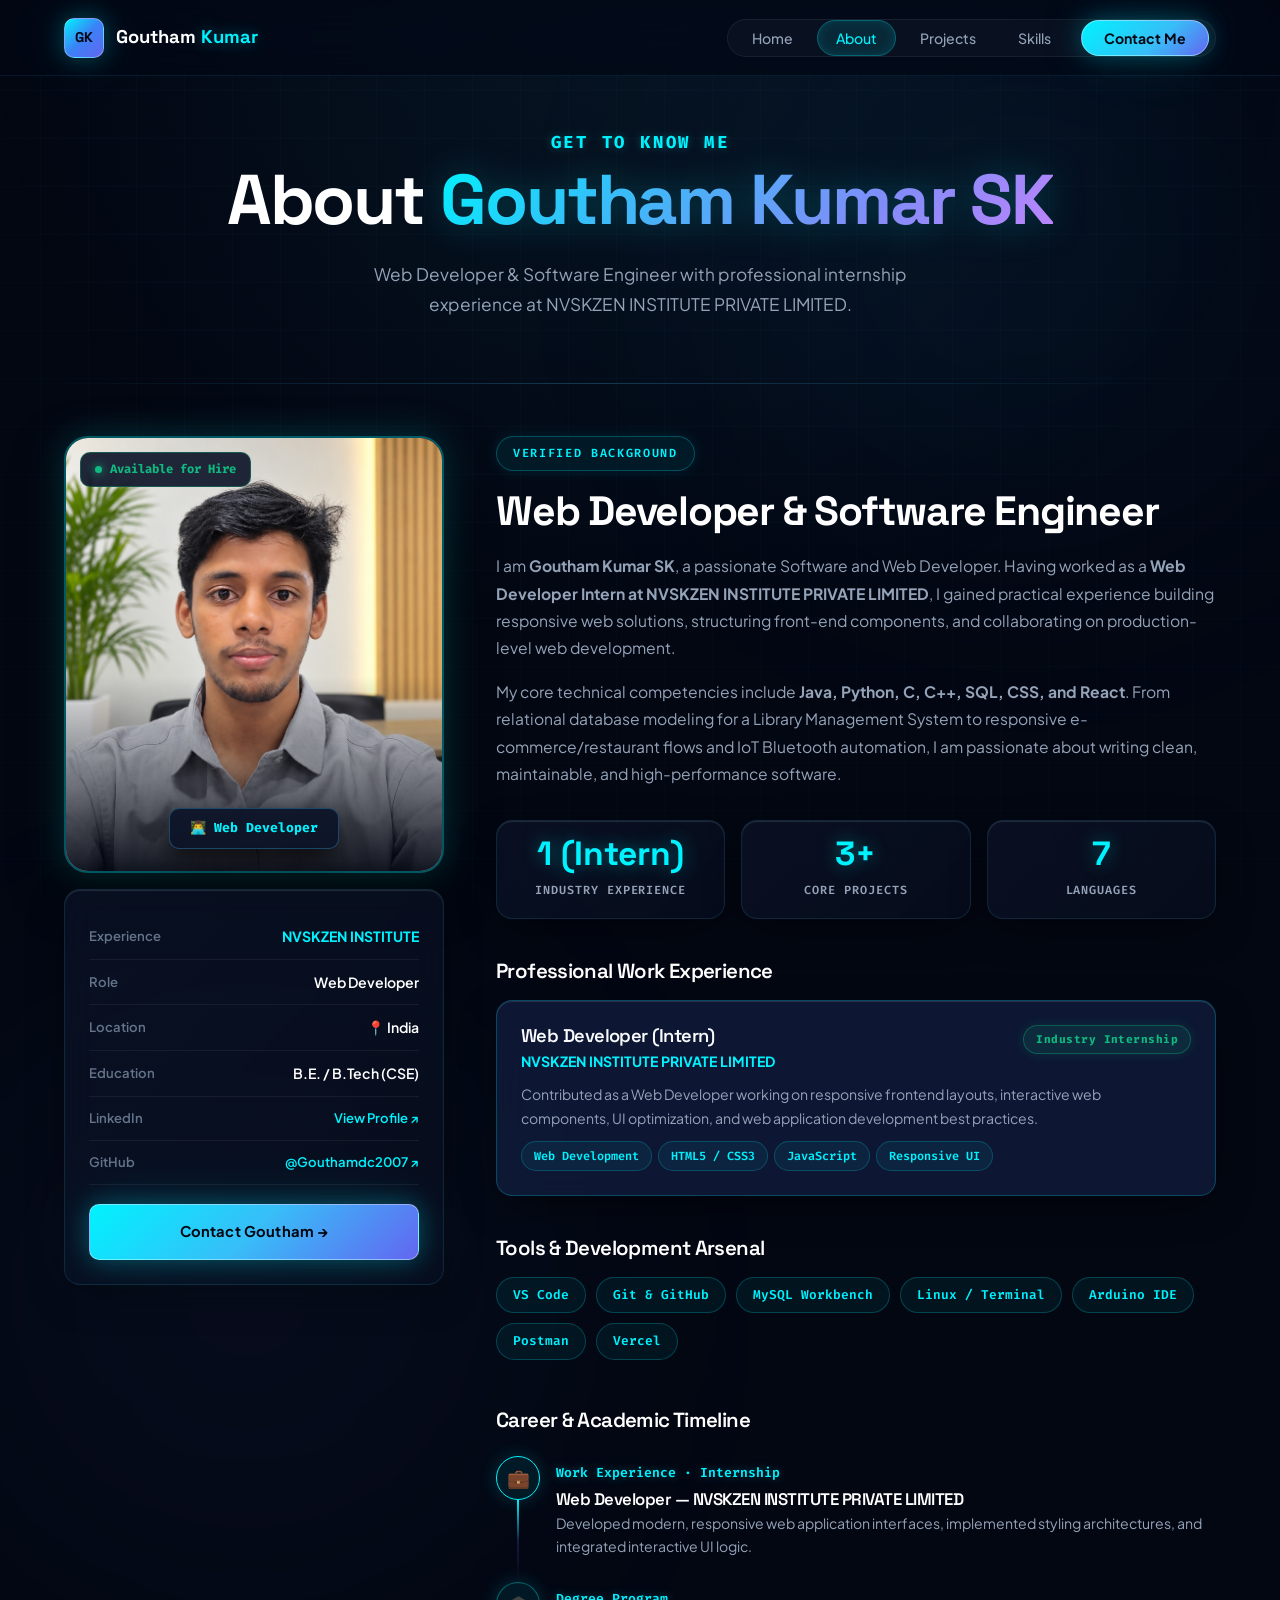
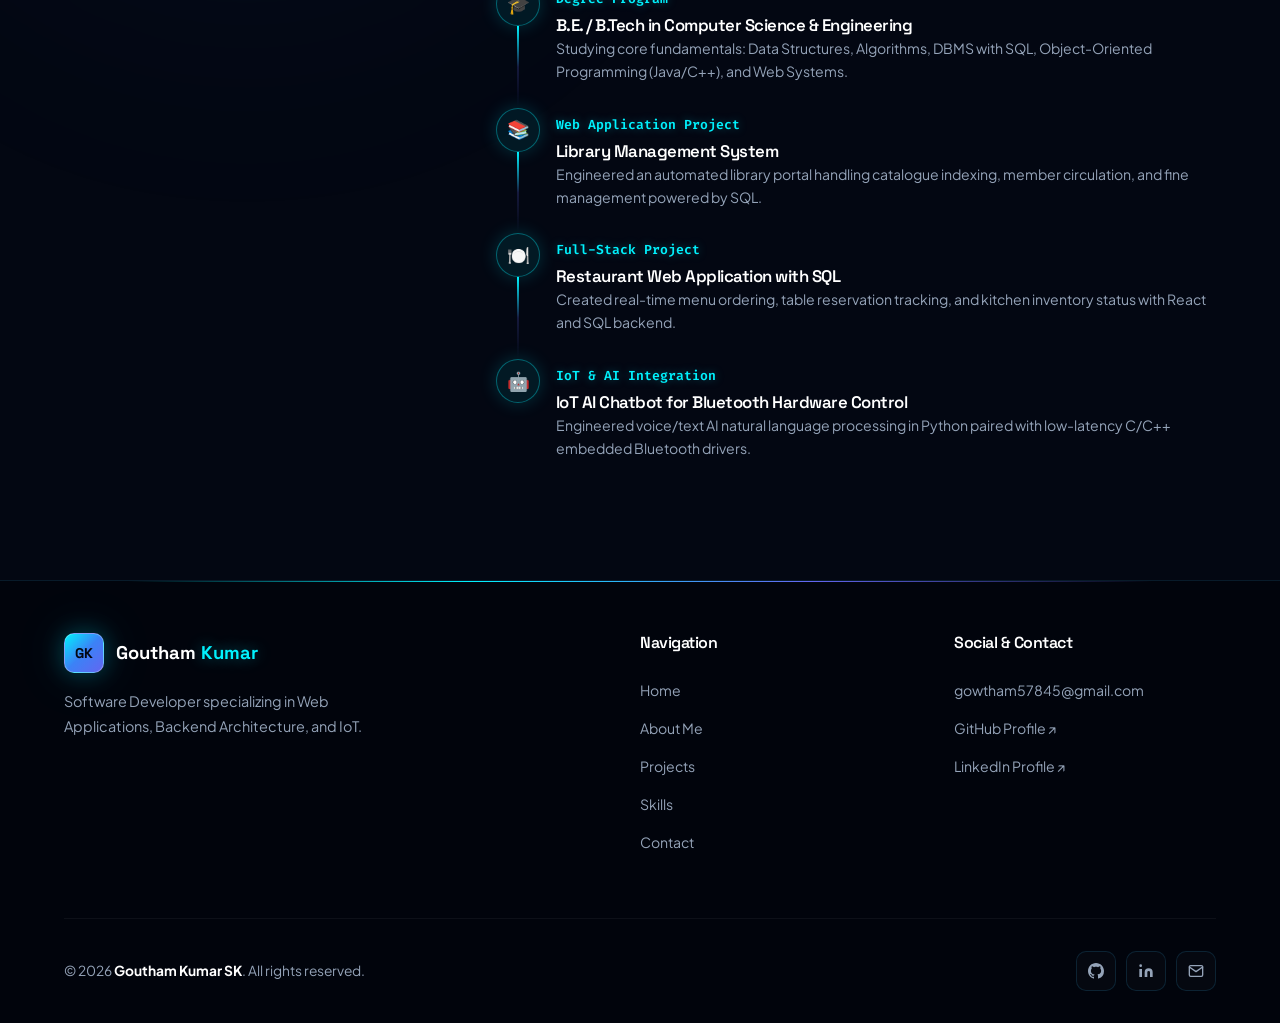
==== commit 6c517f61: "fix: make projects, about & skills content directly visible, remove broken collapsed vaults" ====
--- a/about.html
+++ b/about.html
@@ -117,41 +117,13 @@
 
           </div>
 
-          <!-- Right Column (Story + Professional Experience + Timeline Inside Interactive Dossier) -->
-          <div class="about-content">
-
-            <!-- ════════════ INTERACTIVE DEVELOPER DOSSIER VAULT ════════════ -->
-            <div class="interactive-theme-vault dossier-capsule-vault fade-up" id="dossier-capsule-vault"
-                 data-closed-icon="📁"
-                 data-open-icon="📖"
-                 data-closed-label="📂 Decrypt &amp; Open Developer Dossier"
-                 data-open-label="🔒 Close Developer Archive"
-                 data-closed-status="Developer Archive Sealed · Experience &amp; Academic Records Primed"
-                 data-open-status="Dossier Decrypted · Verified Records Online">
-
-              <div class="theme-vault-hub" role="button" tabindex="0" aria-expanded="false" aria-controls="dossier-vault-content" aria-label="Toggle Developer Dossier">
-                <div class="theme-vault-icon-wrap" aria-hidden="true">
-                  <span class="theme-vault-icon">📁</span>
-                  <span class="theme-vault-count-pill">Classified</span>
-                </div>
-                <div class="theme-vault-title-wrap">
-                  <div class="theme-vault-status-tag">Developer Archive Sealed · Experience &amp; Academic Records Primed</div>
-                  <h3 style="margin-top:8px;">Developer Identity &amp; Career Dossier</h3>
-                  <p>Contains: Professional Work Experience at NVSKZEN INSTITUTE, Technical Capabilities &amp; Timeline.</p>
-                </div>
-                <button class="theme-vault-action-btn" type="button">
-                  <span class="theme-vault-btn-label">📂 Decrypt &amp; Open Developer Dossier</span>
-                  <span aria-hidden="true">➔</span>
-                </button>
-              </div>
-
-              <!-- ════════════ THE RELEASED DOSSIER CONTENT ════════════ -->
-              <div class="theme-vault-content" id="dossier-vault-content" aria-hidden="true" style="display:none;text-align:left;">
-
-                <div style="margin-top:1.5rem;">
-                  <div class="section-tag">Verified Background</div>
-                  <h2 class="section-title">Web Developer &amp; Software Engineer</h2>
-                </div>
+          <!-- Right Column (Story + Professional Experience + Timeline) -->
+          <div class="about-content fade-up">
+
+            <div>
+              <div class="section-tag">Verified Background</div>
+              <h2 class="section-title">Web Developer &amp; Software Engineer</h2>
+            </div>
 
                 <p style="margin-top:1rem;line-height:1.75;">
                   I am <strong>Goutham Kumar SK</strong>, a passionate Software and Web Developer.
@@ -273,9 +245,6 @@
 
                 </div>
 
-              </div>
-            </div>
-
           </div>
         </div>
       </div>
--- a/style.css
+++ b/style.css
@@ -1171,6 +1171,7 @@
   box-shadow: var(--glow-cyan);
   border: 1px solid rgba(255, 255, 255, 0.4);
   transition: all 0.3s var(--ease);
+  pointer-events: none;
 }
 
 .mailbox-action-btn:hover {
@@ -2514,9 +2515,42 @@
 /* ================================================================
    18. CONTACT PAGE & FORM CONTROLS
    ================================================================ */
+.contact-hero-pills {
+  display: flex;
+  justify-content: center;
+  gap: 12px;
+  flex-wrap: wrap;
+  margin-top: var(--s3);
+}
+
+.contact-pill {
+  display: inline-flex;
+  align-items: center;
+  gap: 8px;
+  background: rgba(13, 22, 44, 0.7);
+  backdrop-filter: blur(12px);
+  border: 1px solid rgba(56, 189, 248, 0.2);
+  border-radius: var(--radius-x);
+  padding: 6px 16px;
+  font-family: var(--font-mono);
+  font-size: 0.78rem;
+  font-weight: 600;
+  color: #e2e8f0;
+  box-shadow: 0 4px 15px rgba(0, 0, 0, 0.4);
+}
+
+.pill-dot {
+  width: 7px;
+  height: 7px;
+  background: var(--accent-green);
+  border-radius: 50%;
+  box-shadow: 0 0 10px var(--accent-green);
+  animation: pulseGreen 2s ease-in-out infinite;
+}
+
 .contact-layout {
   display: grid;
-  grid-template-columns: 1fr 1.5fr;
+  grid-template-columns: 1fr 1.35fr;
   gap: var(--s5);
   align-items: start;
 }
@@ -2527,60 +2561,334 @@
   gap: var(--s2);
 }
 
-.channel-card {
-  display: flex;
-  align-items: center;
-  gap: var(--s2);
+/* Modern Channel Cards */
+.channel-card-modern {
+  background: linear-gradient(135deg, rgba(13, 22, 46, 0.7) 0%, rgba(8, 14, 32, 0.85) 100%);
+  backdrop-filter: blur(20px);
+  border: 1px solid rgba(56, 189, 248, 0.16);
+  border-radius: var(--radius-m);
   padding: var(--s3);
-  background: linear-gradient(135deg, rgba(13, 22, 44, 0.6) 0%, rgba(8, 14, 30, 0.75) 100%);
-  border: 1px solid rgba(56, 189, 248, 0.12);
-  border-radius: var(--radius-m);
   transition: all var(--dur) var(--ease);
-  color: var(--text-bright);
   box-shadow: var(--glow-box);
-}
-
-.channel-card:hover {
-  border-color: rgba(0, 242, 254, 0.4);
-  transform: translateX(6px);
+  position: relative;
+  overflow: hidden;
+}
+
+.channel-card-modern::before {
+  content: '';
+  position: absolute;
+  top: 0; left: 0; right: 0; height: 2px;
+  background: linear-gradient(90deg, var(--accent) 0%, transparent 80%);
+  opacity: 0.5;
+  transition: opacity var(--dur) var(--ease);
+}
+
+.channel-card-modern:hover {
+  border-color: rgba(0, 242, 254, 0.45);
+  transform: translateY(-3px);
   box-shadow: var(--glow-box-hover);
 }
 
-.channel-icon {
-  width: 46px;
-  height: 46px;
+.channel-card-modern:hover::before {
+  opacity: 1;
+}
+
+.channel-card-header {
+  display: flex;
+  align-items: center;
+  gap: 14px;
+  margin-bottom: 10px;
+}
+
+.channel-icon-wrap {
+  width: 44px;
+  height: 44px;
   background: rgba(0, 242, 254, 0.08);
   color: var(--accent);
-  border: 1px solid rgba(0, 242, 254, 0.25);
+  border: 1px solid rgba(0, 242, 254, 0.3);
   border-radius: var(--radius-s);
   display: grid;
   place-items: center;
-  font-size: 1.25rem;
   flex-shrink: 0;
-  box-shadow: 0 0 15px rgba(0, 242, 254, 0.12);
-}
-
-.channel-txt strong {
-  display: block;
+  box-shadow: 0 0 20px rgba(0, 242, 254, 0.15);
+}
+
+.alternate-icon {
+  background: rgba(168, 85, 247, 0.08);
+  color: var(--accent-purple);
+  border-color: rgba(168, 85, 247, 0.3);
+  box-shadow: 0 0 20px rgba(168, 85, 247, 0.15);
+}
+
+.channel-meta {
+  display: flex;
+  flex-direction: column;
+  gap: 2px;
+}
+
+.channel-tag {
+  font-family: var(--font-mono);
+  font-size: 0.68rem;
+  font-weight: 700;
+  text-transform: uppercase;
+  letter-spacing: 0.08em;
+  color: var(--accent-purple);
+}
+
+.primary-tag {
+  color: var(--accent);
+}
+
+.channel-title {
+  font-family: var(--font-head);
+  font-size: 1.02rem;
+  font-weight: 700;
+  color: var(--text-bright);
+}
+
+.channel-address {
+  font-family: var(--font-mono);
   font-size: 0.88rem;
+  color: #cbd5e1;
+  background: rgba(4, 8, 20, 0.6);
+  padding: 8px 12px;
+  border-radius: var(--radius-s);
+  border: 1px solid rgba(255, 255, 255, 0.06);
+  margin-bottom: 12px;
+  word-break: break-all;
+}
+
+.channel-actions {
+  display: flex;
+  align-items: center;
+  gap: 10px;
+}
+
+.btn-sm {
+  padding: 8px 16px;
+  font-size: 0.82rem;
+}
+
+.channel-btn {
+  display: inline-flex;
+  align-items: center;
+  gap: 6px;
+}
+
+.copy-email-btn {
+  display: inline-flex;
+  align-items: center;
+  gap: 6px;
+  transition: all 0.25s var(--ease);
+}
+
+.copy-email-btn.copied {
+  background: rgba(16, 185, 129, 0.2) !important;
+  border-color: var(--accent-green) !important;
+  color: var(--accent-green) !important;
+}
+
+/* Social Grid (LinkedIn & GitHub) */
+.contact-social-grid {
+  display: grid;
+  grid-template-columns: 1fr 1fr;
+  gap: var(--s2);
+}
+
+.social-channel-card {
+  background: linear-gradient(135deg, rgba(13, 22, 46, 0.7) 0%, rgba(8, 14, 32, 0.85) 100%);
+  backdrop-filter: blur(18px);
+  border: 1px solid rgba(56, 189, 248, 0.15);
+  border-radius: var(--radius-m);
+  padding: 16px;
+  display: flex;
+  flex-direction: column;
+  color: var(--text-bright);
+  transition: all var(--dur) var(--ease);
+  box-shadow: var(--glow-box);
+}
+
+.social-channel-card:hover {
+  border-color: rgba(0, 242, 254, 0.45);
+  transform: translateY(-3px);
+  box-shadow: var(--glow-box-hover);
+}
+
+.social-channel-top {
+  display: flex;
+  align-items: center;
+  justify-content: space-between;
+  margin-bottom: 10px;
+}
+
+.social-icon-box {
+  width: 36px;
+  height: 36px;
+  border-radius: var(--radius-s);
+  display: grid;
+  place-items: center;
+}
+
+.linkedin-box {
+  background: rgba(10, 102, 194, 0.15);
+  border: 1px solid rgba(10, 102, 194, 0.35);
+  color: #38bdf8;
+}
+
+.github-box {
+  background: rgba(255, 255, 255, 0.08);
+  border: 1px solid rgba(255, 255, 255, 0.2);
+  color: #ffffff;
+}
+
+.social-external-arrow {
+  font-size: 1rem;
+  color: var(--text-dim);
+  transition: transform 0.3s var(--ease), color 0.3s var(--ease);
+}
+
+.social-channel-card:hover .social-external-arrow {
+  color: var(--accent);
+  transform: translate(3px, -3px);
+}
+
+.social-channel-card strong {
+  font-size: 0.92rem;
   font-weight: 700;
   color: var(--text-bright);
   margin-bottom: 2px;
 }
 
-.channel-txt span {
+.social-channel-card span {
   font-family: var(--font-mono);
-  font-size: 0.8rem;
+  font-size: 0.76rem;
   color: var(--text-muted);
-}
-
-.contact-form-wrap {
-  background: linear-gradient(135deg, rgba(13, 22, 48, 0.75) 0%, rgba(8, 14, 32, 0.9) 100%);
-  backdrop-filter: blur(24px);
-  border: 1px solid rgba(56, 189, 248, 0.2);
+  overflow: hidden;
+  text-overflow: ellipsis;
+  white-space: nowrap;
+}
+
+/* Status Console */
+.contact-status-console {
+  margin-top: var(--s3);
+  background: linear-gradient(135deg, rgba(6, 16, 28, 0.85) 0%, rgba(3, 8, 16, 0.95) 100%);
+  border: 1px solid rgba(16, 185, 129, 0.3);
+  border-radius: var(--radius-m);
+  padding: 18px;
+  box-shadow: 0 0 25px rgba(16, 185, 129, 0.1);
+}
+
+.console-header {
+  display: flex;
+  align-items: center;
+  justify-content: space-between;
+  margin-bottom: 10px;
+  gap: 8px;
+  flex-wrap: wrap;
+}
+
+.console-indicator {
+  display: flex;
+  align-items: center;
+  gap: 10px;
+}
+
+.status-pulse-dot {
+  width: 9px;
+  height: 9px;
+  background: var(--accent-green);
+  border-radius: 50%;
+  box-shadow: 0 0 12px var(--accent-green);
+  animation: pulseGreen 2s ease-in-out infinite;
+}
+
+.console-indicator strong {
+  font-size: 0.84rem;
+  font-weight: 700;
+  color: var(--accent-green);
+}
+
+.console-time-tag {
+  font-family: var(--font-mono);
+  font-size: 0.72rem;
+  font-weight: 600;
+  color: var(--accent);
+  background: rgba(0, 242, 254, 0.08);
+  border: 1px solid rgba(0, 242, 254, 0.25);
+  border-radius: var(--radius-x);
+  padding: 3px 10px;
+}
+
+.console-text {
+  font-size: 0.85rem;
+  color: var(--text-muted);
+  line-height: 1.6;
+  margin-bottom: 12px;
+}
+
+.console-badges {
+  display: flex;
+  gap: 8px;
+  flex-wrap: wrap;
+}
+
+.c-badge {
+  font-family: var(--font-mono);
+  font-size: 0.72rem;
+  font-weight: 600;
+  color: #cbd5e1;
+  background: rgba(255, 255, 255, 0.04);
+  border: 1px solid rgba(255, 255, 255, 0.1);
+  border-radius: var(--radius-x);
+  padding: 4px 10px;
+}
+
+/* Terminal Form Wrapper */
+.terminal-form-wrap {
+  background: linear-gradient(135deg, rgba(10, 18, 40, 0.85) 0%, rgba(5, 10, 24, 0.95) 100%);
+  backdrop-filter: blur(28px);
+  border: 1.5px solid rgba(56, 189, 248, 0.25);
   border-radius: var(--radius-l);
-  padding: var(--s5);
-  box-shadow: var(--glow-box);
+  padding: 0;
+  overflow: hidden;
+  box-shadow: 0 25px 70px -15px rgba(0, 0, 0, 0.9), 0 0 45px rgba(0, 242, 254, 0.12);
+}
+
+.terminal-form-header {
+  background: rgba(6, 12, 28, 0.95);
+  padding: 12px 20px;
+  display: flex;
+  align-items: center;
+  justify-content: space-between;
+  border-bottom: 1px solid rgba(56, 189, 248, 0.18);
+}
+
+.terminal-form-title {
+  font-family: var(--font-mono);
+  font-size: 0.78rem;
+  color: var(--text-dim);
+}
+
+.terminal-form-badge {
+  font-family: var(--font-mono);
+  font-size: 0.68rem;
+  font-weight: 700;
+  text-transform: uppercase;
+  letter-spacing: 0.08em;
+  color: var(--accent-green);
+  background: rgba(16, 185, 129, 0.1);
+  border: 1px solid rgba(16, 185, 129, 0.3);
+  padding: 2px 8px;
+  border-radius: var(--radius-x);
+}
+
+.terminal-form-body {
+  padding: var(--s4) var(--s5);
+}
+
+.terminal-form-body h3 {
+  font-size: 1.4rem;
+  margin-bottom: 6px;
 }
 
 .form-row {
@@ -2647,6 +2955,73 @@
   font-size: 0.94rem;
   margin-top: var(--s2);
   box-shadow: 0 0 20px rgba(16, 185, 129, 0.15);
+}
+
+/* Guarantees Grid */
+.contact-guarantees-grid {
+  display: grid;
+  grid-template-columns: repeat(3, 1fr);
+  gap: var(--s3);
+}
+
+.guarantee-card {
+  background: linear-gradient(135deg, rgba(13, 22, 44, 0.5) 0%, rgba(8, 14, 30, 0.65) 100%);
+  backdrop-filter: blur(16px);
+  border: 1px solid rgba(56, 189, 248, 0.12);
+  border-radius: var(--radius-m);
+  padding: var(--s3);
+  text-align: center;
+  transition: all var(--dur) var(--ease);
+  box-shadow: var(--glow-box);
+}
+
+.guarantee-card:hover {
+  border-color: rgba(0, 242, 254, 0.35);
+  transform: translateY(-3px);
+  box-shadow: var(--glow-box-hover);
+}
+
+.guarantee-icon {
+  font-size: 1.8rem;
+  margin-bottom: 8px;
+  display: inline-block;
+  filter: drop-shadow(0 0 12px rgba(0, 242, 254, 0.4));
+}
+
+.guarantee-card h4 {
+  font-family: var(--font-head);
+  font-size: 1.02rem;
+  font-weight: 700;
+  color: var(--text-bright);
+  margin-bottom: 6px;
+}
+
+.guarantee-card p {
+  font-size: 0.84rem;
+  color: var(--text-muted);
+  line-height: 1.6;
+  margin: 0;
+}
+
+@media (max-width: 900px) {
+  .contact-layout {
+    grid-template-columns: 1fr;
+  }
+  .contact-guarantees-grid {
+    grid-template-columns: 1fr;
+  }
+  .terminal-form-body {
+    padding: var(--s3);
+  }
+}
+
+@media (max-width: 600px) {
+  .form-row {
+    grid-template-columns: 1fr;
+  }
+  .contact-social-grid {
+    grid-template-columns: 1fr;
+  }
 }
 
 /* ================================================================
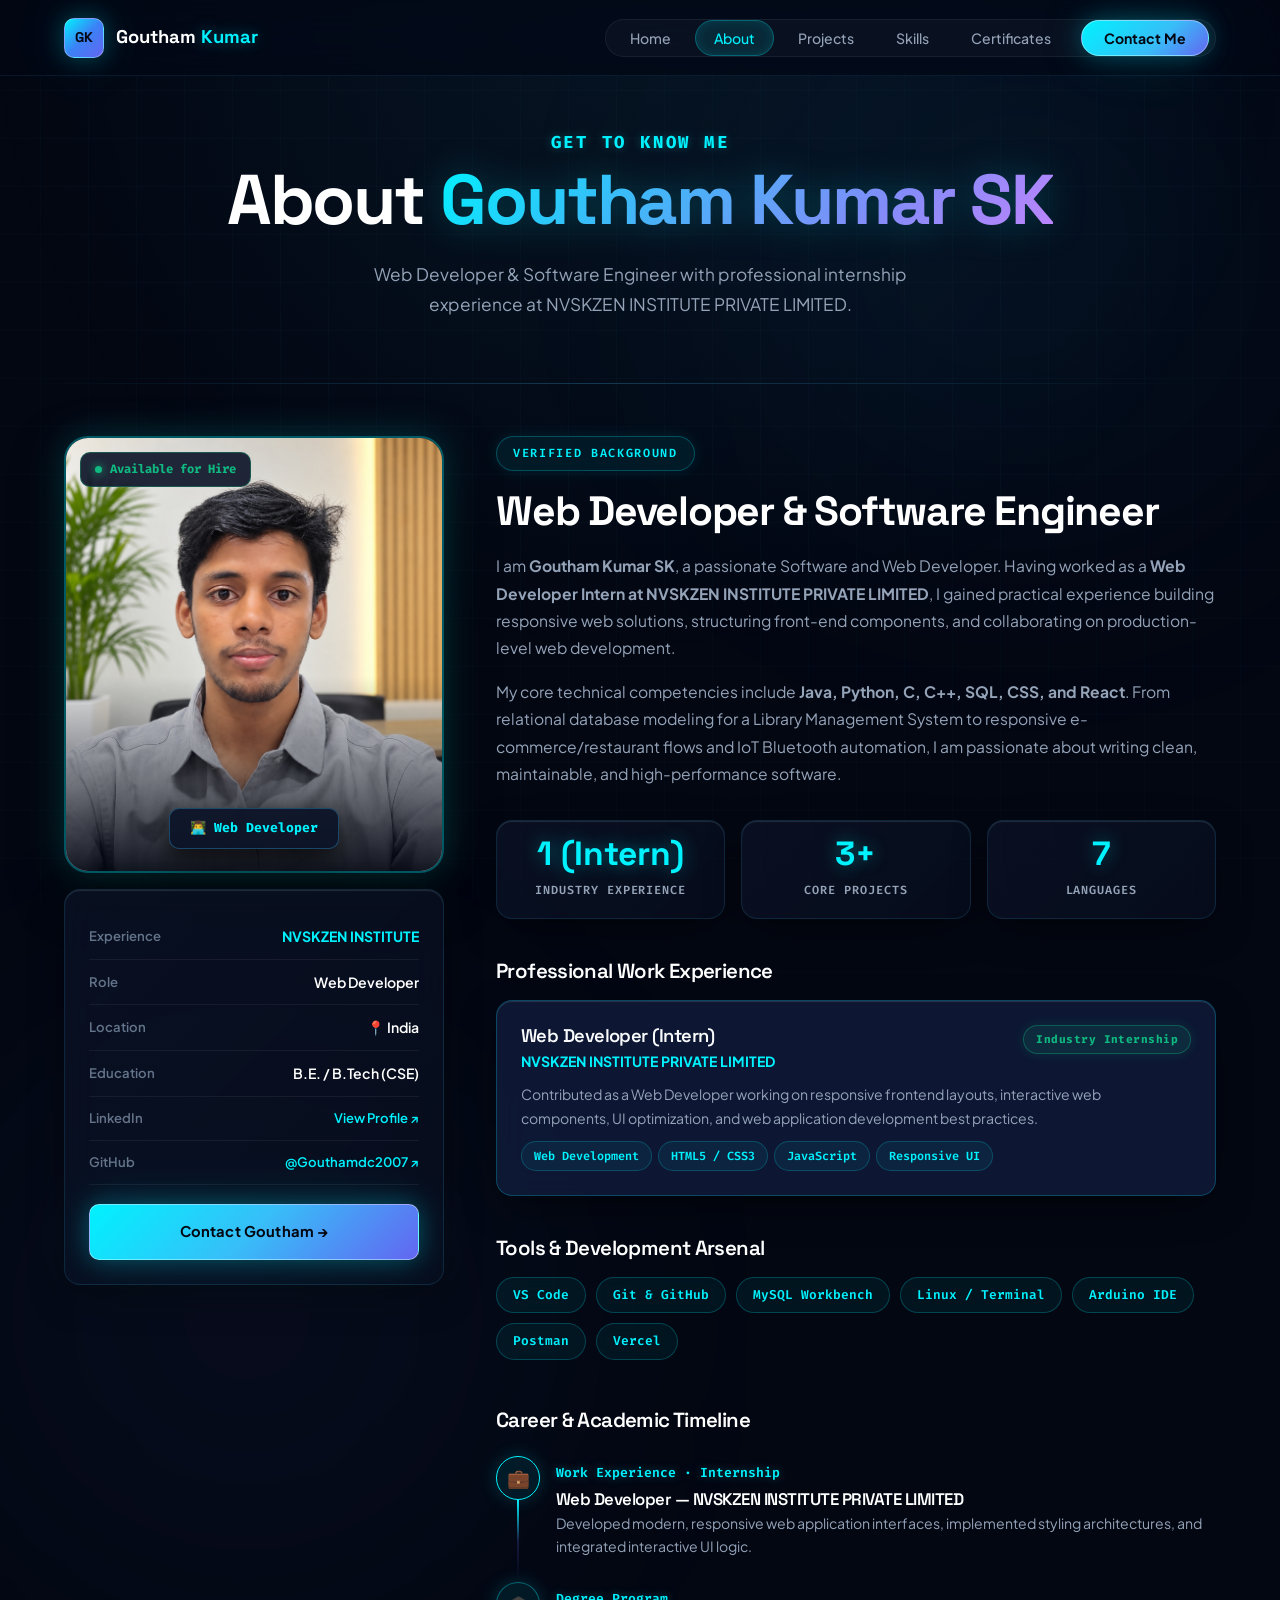
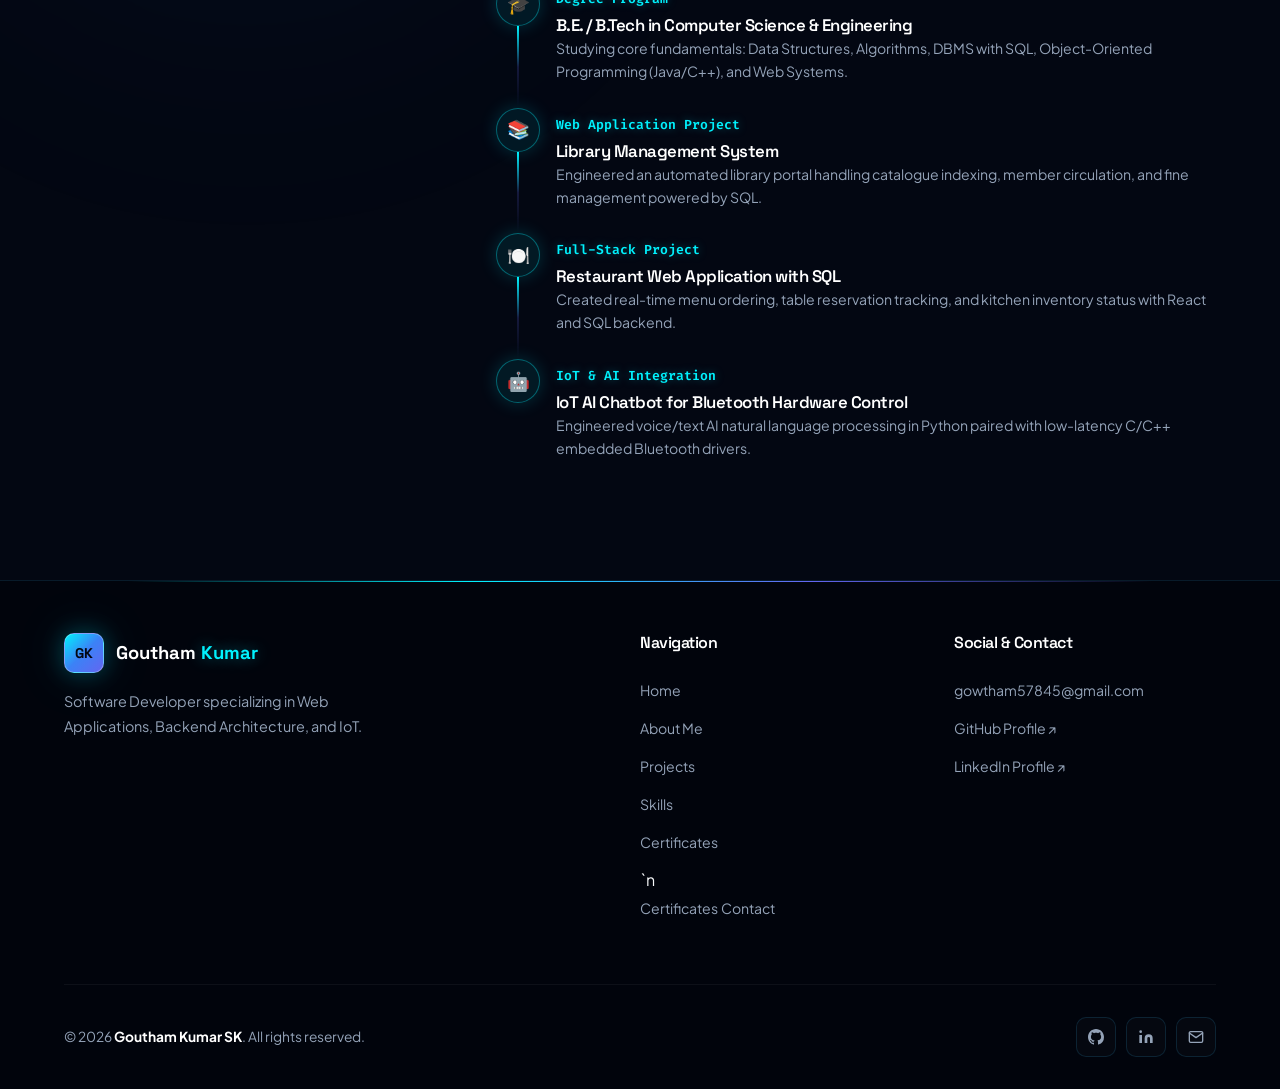
==== commit c989c0d2: "feat(certificates): add certificates page with 8 premium certs, lightbox viewer, category filters, a" ====
--- a/about.html
+++ b/about.html
@@ -1,4 +1,4 @@
-<!DOCTYPE html>
+﻿<!DOCTYPE html>
 <html lang="en">
 <head>
   <meta charset="UTF-8" />
@@ -31,6 +31,7 @@
         <li><a href="about.html">About</a></li>
         <li><a href="projects.html">Projects</a></li>
         <li><a href="skills.html">Skills</a></li>
+        <li><a href="certificates.html">Certificates</a></li>
         <li><a href="contact.html" class="nav-cta">Contact Me</a></li>
       </ul>
       <button class="nav-hamburger" id="hamburger" aria-label="Toggle mobile menu" aria-expanded="false">
@@ -43,6 +44,7 @@
     <a href="about.html">About</a>
     <a href="projects.html">Projects</a>
     <a href="skills.html">Skills</a>
+    <a href="certificates.html">Certificates</a>
     <a href="contact.html">Contact</a>
   </nav>
 
@@ -275,7 +277,8 @@
             <li><a href="about.html">About Me</a></li>
             <li><a href="projects.html">Projects</a></li>
             <li><a href="skills.html">Skills</a></li>
-            <li><a href="contact.html">Contact</a></li>
+            <li><a href="certificates.html">Certificates</a></li>`n        <li><a href="certificates.html">Certificates</a>
+    <a href="contact.html">Contact</a></li>
           </ul>
         </div>
         <div class="footer-col">
@@ -301,3 +304,5 @@
   <script src="main.js"></script>
 </body>
 </html>
+
+
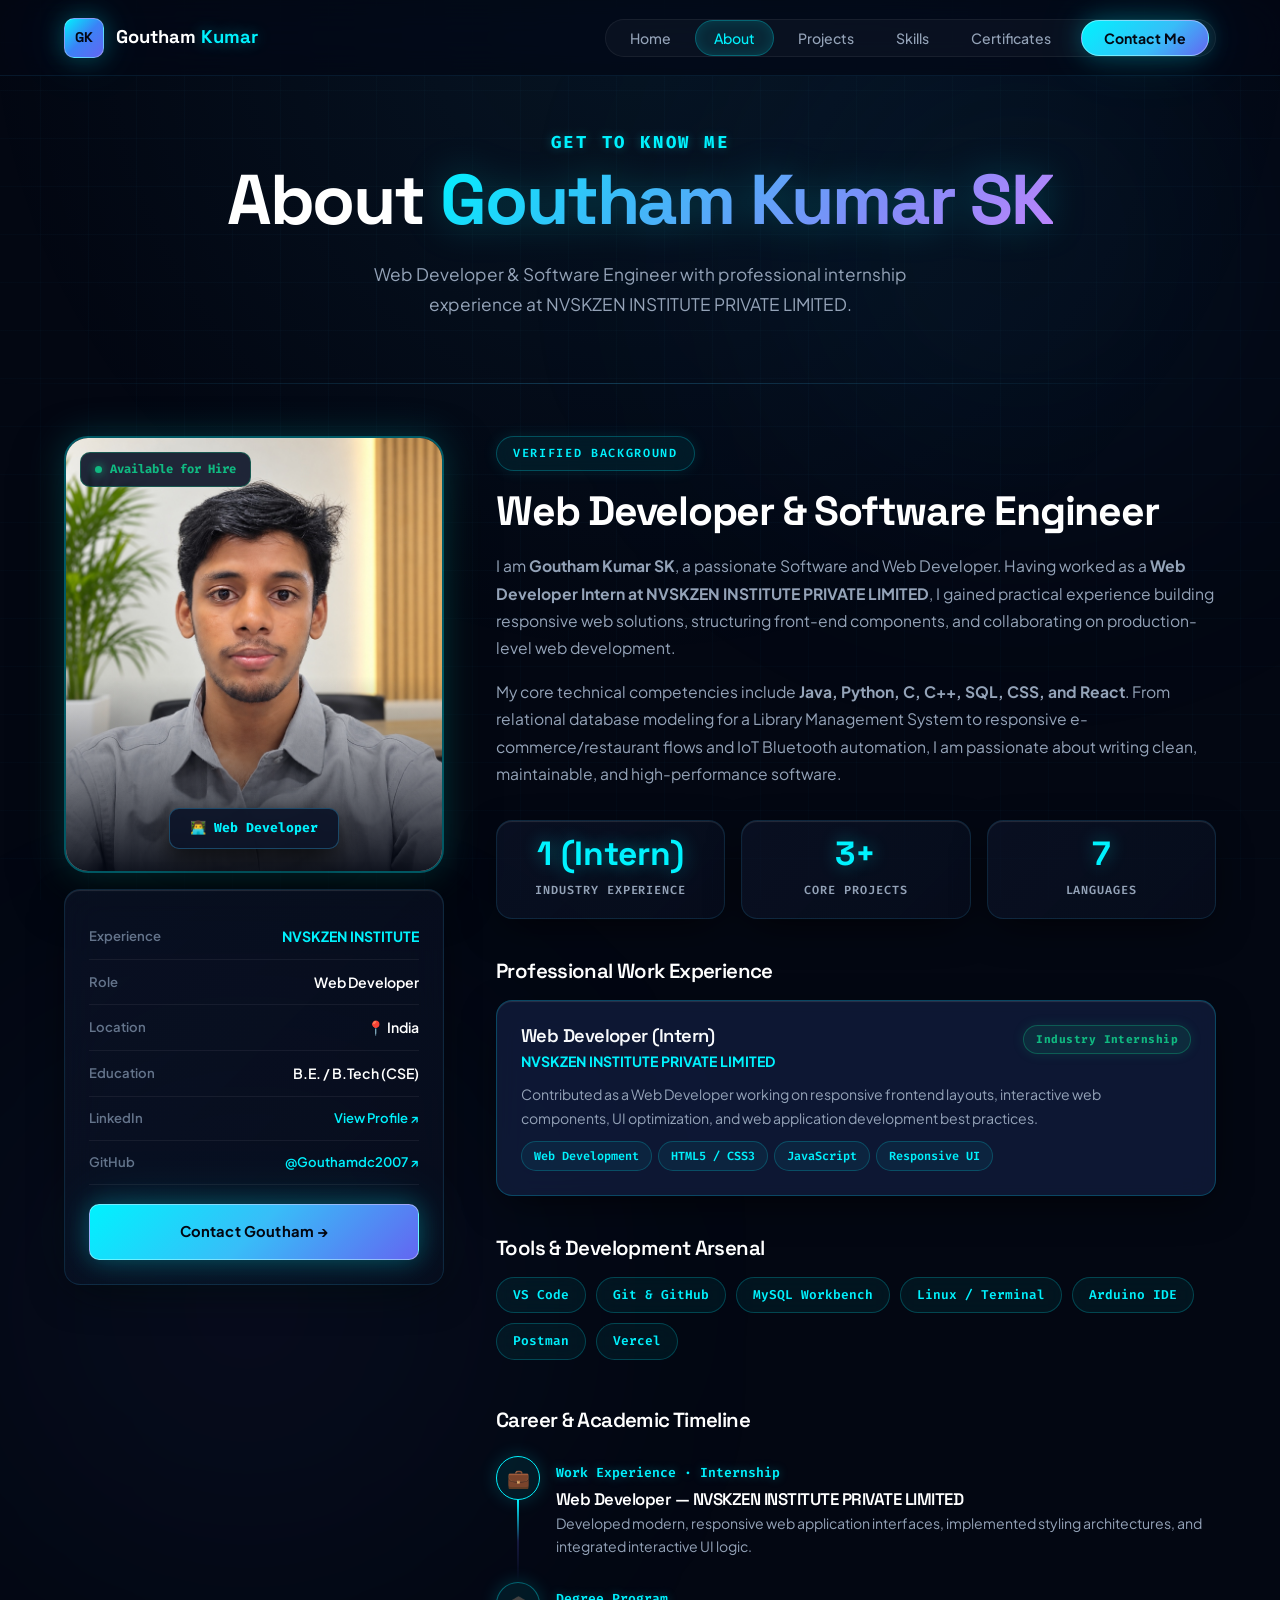
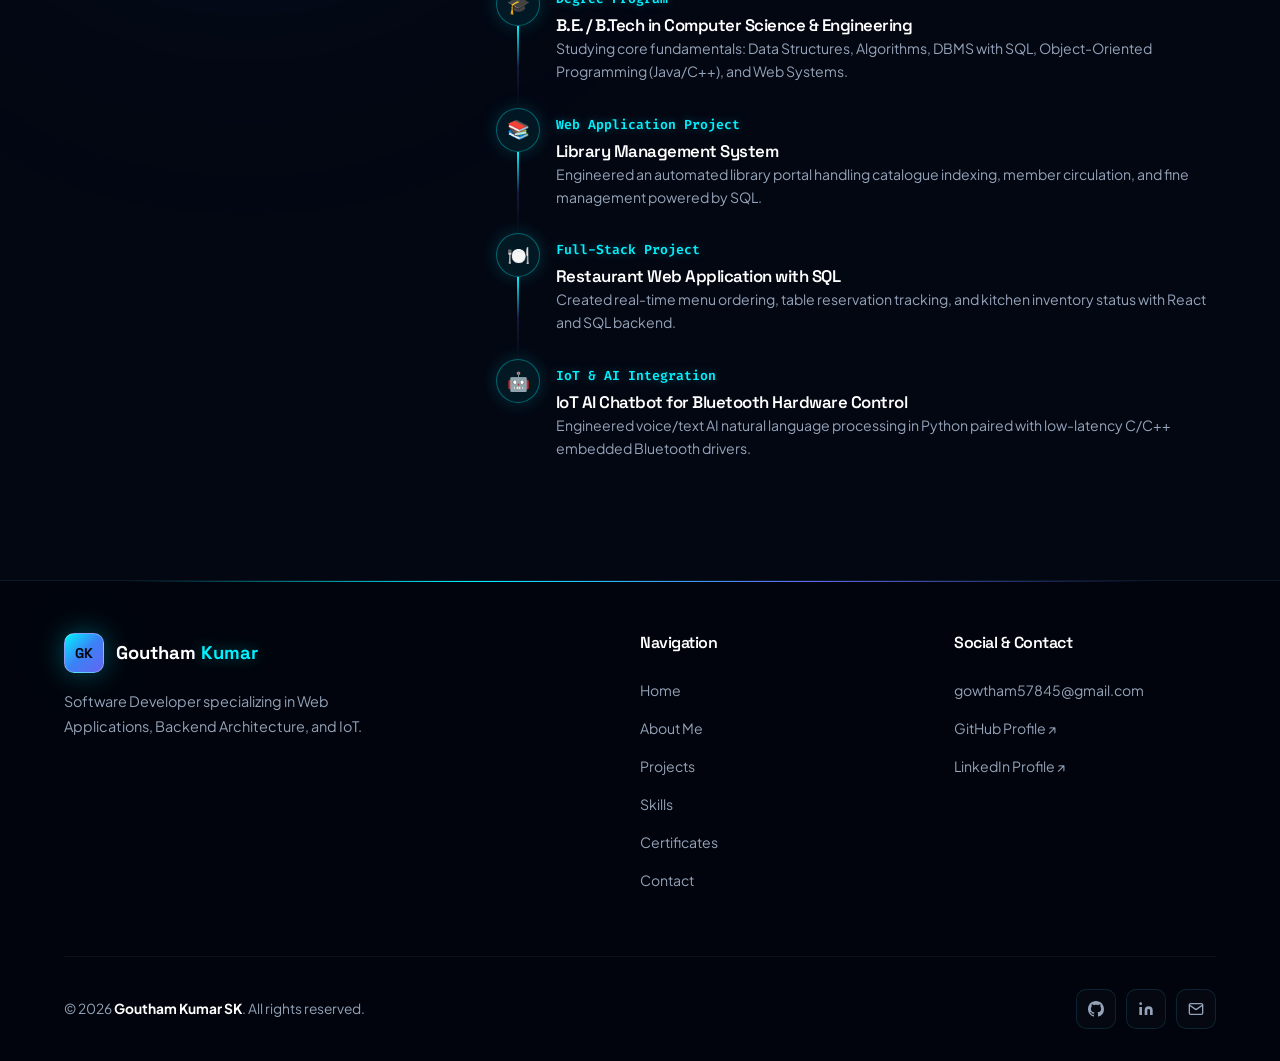
==== commit 3edabcb8: "fix(certificates): fix responsive padding, CSS variables, and standardize footer" ====
--- a/about.html
+++ b/about.html
@@ -1,308 +1,308 @@
-﻿<!DOCTYPE html>
-<html lang="en">
-<head>
-  <meta charset="UTF-8" />
-  <meta name="viewport" content="width=device-width, initial-scale=1.0" />
-  <title>About Me — Goutham Kumar SK</title>
-  <meta name="description" content="Learn more about Goutham Kumar SK — Web Developer intern at NVSKZEN INSTITUTE PRIVATE LIMITED, software engineer, and backend builder." />
-  <link rel="preconnect" href="https://fonts.googleapis.com" />
-  <link rel="preconnect" href="https://fonts.gstatic.com" crossorigin />
-  <link rel="stylesheet" href="style.css" />
-</head>
-<body>
-
-  <!-- AMBIENT BACKGROUND GLOWS -->
-  <div class="bg-ambient-glow glow-1" aria-hidden="true"></div>
-  <div class="bg-ambient-glow glow-2" aria-hidden="true"></div>
-
-  <!-- CUSTOM CURSOR -->
-  <div id="cursor-dot"  aria-hidden="true"></div>
-  <div id="cursor-ring" aria-hidden="true"></div>
-
-  <!-- NAVBAR -->
-  <nav class="navbar" id="navbar" role="navigation" aria-label="Main navigation">
-    <div class="container">
-      <a href="index.html" class="nav-logo" aria-label="Goutham Kumar SK — Home">
-        <div class="nav-logo-mark">GK</div>
-        <span class="nav-logo-text">Goutham <em>Kumar</em></span>
-      </a>
-      <ul class="nav-links" role="list">
-        <li><a href="index.html">Home</a></li>
-        <li><a href="about.html">About</a></li>
-        <li><a href="projects.html">Projects</a></li>
-        <li><a href="skills.html">Skills</a></li>
-        <li><a href="certificates.html">Certificates</a></li>
-        <li><a href="contact.html" class="nav-cta">Contact Me</a></li>
-      </ul>
-      <button class="nav-hamburger" id="hamburger" aria-label="Toggle mobile menu" aria-expanded="false">
-        <span></span><span></span><span></span>
-      </button>
-    </div>
-  </nav>
-  <nav class="nav-mobile" id="mobile-menu" aria-label="Mobile navigation">
-    <a href="index.html">Home</a>
-    <a href="about.html">About</a>
-    <a href="projects.html">Projects</a>
-    <a href="skills.html">Skills</a>
-    <a href="certificates.html">Certificates</a>
-    <a href="contact.html">Contact</a>
-  </nav>
-
-  <main>
-
-    <!-- PAGE HERO -->
-    <header class="page-hero">
-      <div class="container">
-        <p class="page-hero-label">Get To Know Me</p>
-        <h1>About <span class="gradient-text">Goutham Kumar SK</span></h1>
-        <p>Web Developer &amp; Software Engineer with professional internship experience at NVSKZEN INSTITUTE PRIVATE LIMITED.</p>
-      </div>
-    </header>
-    <div class="page-divider container"></div>
-
-    <!-- ABOUT SECTION -->
-    <section class="section" style="padding-top:0">
-      <div class="container">
-        <div class="about-grid">
-
-          <!-- Left Column (Photo Card + Quick Facts) -->
-          <div class="about-img-wrap fade-up">
-
-            <div class="about-photo-container">
-              <div class="about-photo-inner">
-                <img
-                  src="profile.jpg"
-                  alt="Goutham Kumar SK — Software Developer"
-                  class="about-photo"
-                  loading="eager"
-                />
-                <div class="about-photo-overlay" aria-hidden="true"></div>
-              </div>
-              <div class="about-photo-status">
-                <span class="status-dot"></span>
-                Available for Hire
-              </div>
-              <div class="about-photo-tag">👨‍💻 Web Developer</div>
-            </div>
-
-            <div class="about-quick-card">
-              <div class="about-quick-row">
-                <span class="label">Experience</span>
-                <span class="val" style="color:var(--accent);font-weight:700;">NVSKZEN INSTITUTE</span>
-              </div>
-              <div class="about-quick-row">
-                <span class="label">Role</span>
-                <span class="val">Web Developer</span>
-              </div>
-              <div class="about-quick-row">
-                <span class="label">Location</span>
-                <span class="val">📍 India</span>
-              </div>
-              <div class="about-quick-row">
-                <span class="label">Education</span>
-                <span class="val">B.E. / B.Tech (CSE)</span>
-              </div>
-              <div class="about-quick-row">
-                <span class="label">LinkedIn</span>
-                <a href="https://www.linkedin.com/in/goutham-kumar-s-k-790884340/" target="_blank" rel="noopener" style="font-size:.82rem;font-weight:600;color:var(--accent);">View Profile ↗</a>
-              </div>
-              <div class="about-quick-row">
-                <span class="label">GitHub</span>
-                <a href="https://github.com/Gouthamdc2007" target="_blank" rel="noopener" style="font-size:.82rem;font-weight:600;color:var(--accent);">@Gouthamdc2007 ↗</a>
-              </div>
-              <div style="margin-top:1.2rem;">
-                <a href="contact.html" class="btn btn-primary" style="width:100%;border-radius:var(--radius-s);">
-                  Contact Goutham →
-                </a>
-              </div>
-            </div>
-
-          </div>
-
-          <!-- Right Column (Story + Professional Experience + Timeline) -->
-          <div class="about-content fade-up">
-
-            <div>
-              <div class="section-tag">Verified Background</div>
-              <h2 class="section-title">Web Developer &amp; Software Engineer</h2>
-            </div>
-
-                <p style="margin-top:1rem;line-height:1.75;">
-                  I am <strong>Goutham Kumar SK</strong>, a passionate Software and Web Developer.
-                  Having worked as a <strong>Web Developer Intern at NVSKZEN INSTITUTE PRIVATE LIMITED</strong>,
-                  I gained practical experience building responsive web solutions, structuring front-end components,
-                  and collaborating on production-level web development.
-                </p>
-
-                <p style="margin-top:1rem;line-height:1.75;">
-                  My core technical competencies include <strong>Java, Python, C, C++, SQL, CSS, and React</strong>.
-                  From relational database modeling for a Library Management System to responsive e-commerce/restaurant flows
-                  and IoT Bluetooth automation, I am passionate about writing clean, maintainable, and high-performance software.
-                </p>
-
-                <!-- Stats -->
-                <div class="about-stats" style="margin:2rem 0;">
-                  <div class="stat-box">
-                    <span class="n" data-target="1" data-suffix=" (Intern)">0</span>
-                    <span class="l">Industry Experience</span>
-                  </div>
-                  <div class="stat-box">
-                    <span class="n" data-target="3" data-suffix="+">0+</span>
-                    <span class="l">Core Projects</span>
-                  </div>
-                  <div class="stat-box">
-                    <span class="n" data-target="7" data-suffix="">0</span>
-                    <span class="l">Languages</span>
-                  </div>
-                </div>
-
-                <!-- Professional Experience Highlight -->
-                <div style="margin-top:2.5rem;">
-                  <h3 style="margin-bottom:1rem;">Professional Work Experience</h3>
-                  <div class="card" style="padding:1.5rem;border-color:var(--accent-mid);background:var(--bg-card-hover);">
-                    <div style="display:flex;justify-content:space-between;align-items:flex-start;flex-wrap:wrap;gap:8px;margin-bottom:8px;">
-                      <div>
-                        <h4 style="font-size:1.15rem;color:var(--text);margin:0;">Web Developer (Intern)</h4>
-                        <span style="font-size:.88rem;color:var(--accent);font-weight:700;">NVSKZEN INSTITUTE PRIVATE LIMITED</span>
-                      </div>
-                      <span class="badge badge-live">Industry Internship</span>
-                    </div>
-                    <p style="font-size:.88rem;line-height:1.7;margin-bottom:10px;">
-                      Contributed as a Web Developer working on responsive frontend layouts, interactive web components, UI optimization, and web application development best practices.
-                    </p>
-                    <div style="display:flex;flex-wrap:wrap;gap:6px;">
-                      <span class="tag">Web Development</span>
-                      <span class="tag">HTML5 / CSS3</span>
-                      <span class="tag">JavaScript</span>
-                      <span class="tag">Responsive UI</span>
-                    </div>
-                  </div>
-                </div>
-
-                <!-- Tools Arsenal -->
-                <div style="margin-top:2.5rem;">
-                  <h3 style="margin-bottom:1rem;">Tools &amp; Development Arsenal</h3>
-                  <div style="display:flex;flex-wrap:wrap;gap:10px;">
-                    <span class="skill-pill">VS Code</span>
-                    <span class="skill-pill">Git &amp; GitHub</span>
-                    <span class="skill-pill">MySQL Workbench</span>
-                    <span class="skill-pill">Linux / Terminal</span>
-                    <span class="skill-pill">Arduino IDE</span>
-                    <span class="skill-pill">Postman</span>
-                    <span class="skill-pill">Vercel</span>
-                  </div>
-                </div>
-
-                <!-- Timeline -->
-                <div class="timeline" style="margin-top:3rem;">
-                  <h3 style="margin-bottom:1.5rem;">Career &amp; Academic Timeline</h3>
-
-                  <!-- Internship Item -->
-                  <div class="timeline-item">
-                    <div class="timeline-dot" style="border-color:var(--accent);">💼</div>
-                    <div class="timeline-content">
-                      <div class="tl-sub">Work Experience · Internship</div>
-                      <h4>Web Developer — NVSKZEN INSTITUTE PRIVATE LIMITED</h4>
-                      <p>Developed modern, responsive web application interfaces, implemented styling architectures, and integrated interactive UI logic.</p>
-                    </div>
-                  </div>
-
-                  <!-- College Item -->
-                  <div class="timeline-item">
-                    <div class="timeline-dot">🎓</div>
-                    <div class="timeline-content">
-                      <div class="tl-sub">Degree Program</div>
-                      <h4>B.E. / B.Tech in Computer Science &amp; Engineering</h4>
-                      <p>Studying core fundamentals: Data Structures, Algorithms, DBMS with SQL, Object-Oriented Programming (Java/C++), and Web Systems.</p>
-                    </div>
-                  </div>
-
-                  <!-- Projects -->
-                  <div class="timeline-item">
-                    <div class="timeline-dot">📚</div>
-                    <div class="timeline-content">
-                      <div class="tl-sub">Web Application Project</div>
-                      <h4>Library Management System</h4>
-                      <p>Engineered an automated library portal handling catalogue indexing, member circulation, and fine management powered by SQL.</p>
-                    </div>
-                  </div>
-
-                  <div class="timeline-item">
-                    <div class="timeline-dot">🍽️</div>
-                    <div class="timeline-content">
-                      <div class="tl-sub">Full-Stack Project</div>
-                      <h4>Restaurant Web Application with SQL</h4>
-                      <p>Created real-time menu ordering, table reservation tracking, and kitchen inventory status with React and SQL backend.</p>
-                    </div>
-                  </div>
-
-                  <div class="timeline-item">
-                    <div class="timeline-dot">🤖</div>
-                    <div class="timeline-content">
-                      <div class="tl-sub">IoT &amp; AI Integration</div>
-                      <h4>IoT AI Chatbot for Bluetooth Hardware Control</h4>
-                      <p>Engineered voice/text AI natural language processing in Python paired with low-latency C/C++ embedded Bluetooth drivers.</p>
-                    </div>
-                  </div>
-
-                </div>
-
-          </div>
-        </div>
-      </div>
-    </section>
-
-  </main>
-
-  <!-- BACK TO TOP -->
-  <button id="back-to-top" aria-label="Back to top">
-    <svg width="18" height="18" viewBox="0 0 24 24" fill="none" stroke="currentColor" stroke-width="2.5" stroke-linecap="round" stroke-linejoin="round" aria-hidden="true"><path d="M18 15l-6-6-6 6"/></svg>
-  </button>
-
-  <!-- FOOTER -->
-  <footer class="footer" role="contentinfo">
-    <div class="container">
-      <div class="footer-grid">
-        <div class="footer-brand">
-          <div class="nav-logo">
-            <div class="nav-logo-mark">GK</div>
-            <span class="nav-logo-text">Goutham <em>Kumar</em></span>
-          </div>
-          <p>Software Developer specializing in Web Applications, Backend Architecture, and IoT.</p>
-        </div>
-        <div class="footer-col">
-          <h4>Navigation</h4>
-          <ul class="footer-links">
-            <li><a href="index.html">Home</a></li>
-            <li><a href="about.html">About Me</a></li>
-            <li><a href="projects.html">Projects</a></li>
-            <li><a href="skills.html">Skills</a></li>
-            <li><a href="certificates.html">Certificates</a></li>`n        <li><a href="certificates.html">Certificates</a>
-    <a href="contact.html">Contact</a></li>
-          </ul>
-        </div>
-        <div class="footer-col">
-          <h4>Social &amp; Contact</h4>
-          <ul class="footer-links">
-            <li><a href="mailto:gowtham57845@gmail.com">gowtham57845@gmail.com</a></li>
-            <li><a href="https://github.com/Gouthamdc2007" target="_blank" rel="noopener">GitHub Profile ↗</a></li>
-            <li><a href="https://www.linkedin.com/in/goutham-kumar-s-k-790884340/" target="_blank" rel="noopener">LinkedIn Profile ↗</a></li>
-          </ul>
-        </div>
-      </div>
-      <div class="footer-bottom">
-        <p class="footer-copy">© <span class="footer-year">2024</span> <strong>Goutham Kumar SK</strong>. All rights reserved.</p>
-        <div class="socials">
-          <a href="https://github.com/Gouthamdc2007" class="social-btn" target="_blank" rel="noopener" aria-label="GitHub"><svg width="16" height="16" viewBox="0 0 24 24" fill="currentColor"><path d="M12 0C5.37 0 0 5.37 0 12c0 5.31 3.435 9.795 8.205 11.385.6.105.825-.255.825-.57 0-.285-.015-1.23-.015-2.235-3.015.555-3.795-.735-4.035-1.41-.135-.345-.72-1.41-1.23-1.695-.42-.225-1.02-.78-.015-.795.945-.015 1.62.87 1.845 1.23 1.08 1.815 2.805 1.305 3.495.99.105-.78.42-1.305.765-1.605-2.67-.3-5.46-1.335-5.46-5.925 0-1.305.465-2.385 1.23-3.225-.12-.3-.54-1.53.12-3.18 0 0 1.005-.315 3.3 1.23.96-.27 1.98-.405 3-.405s2.04.135 3 .405c2.295-1.56 3.3-1.23 3.3-1.23.66 1.65.24 2.88.12 3.18.765.84 1.23 1.905 1.23 3.225 0 4.605-2.805 5.625-5.475 5.925.435.375.81 1.095.81 2.22 0 1.605-.015 2.895-.015 3.3 0 .315.225.69.825.57A12.02 12.02 0 0 0 24 12c0-6.63-5.37-12-12-12z"/></svg></a>
-          <a href="https://www.linkedin.com/in/goutham-kumar-s-k-790884340/" class="social-btn" target="_blank" rel="noopener" aria-label="LinkedIn"><svg width="16" height="16" viewBox="0 0 24 24" fill="currentColor"><path d="M16 8a6 6 0 0 1 6 6v7h-4v-7a2 2 0 0 0-2-2 2 2 0 0 0-2 2v7h-4v-7a6 6 0 0 1 6-6zM2 9h4v12H2z"/><circle cx="4" cy="4" r="2"/></svg></a>
-          <a href="mailto:gowtham57845@gmail.com" class="social-btn" aria-label="Email"><svg width="16" height="16" viewBox="0 0 24 24" fill="none" stroke="currentColor" stroke-width="2" stroke-linecap="round" stroke-linejoin="round"><path d="M4 4h16c1.1 0 2 .9 2 2v12c0 1.1-.9 2-2 2H4c-1.1 0-2-.9-2-2V6c0-1.1.9-2 2-2z"/><polyline points="22,6 12,13 2,6"/></svg></a>
-        </div>
-      </div>
-    </div>
-  </footer>
-
-  <script src="main.js"></script>
-</body>
-</html>
-
-
+﻿<!DOCTYPE html>
+<html lang="en">
+<head>
+  <meta charset="UTF-8" />
+  <meta name="viewport" content="width=device-width, initial-scale=1.0" />
+  <title>About Me — Goutham Kumar SK</title>
+  <meta name="description" content="Learn more about Goutham Kumar SK — Web Developer intern at NVSKZEN INSTITUTE PRIVATE LIMITED, software engineer, and backend builder." />
+  <link rel="preconnect" href="https://fonts.googleapis.com" />
+  <link rel="preconnect" href="https://fonts.gstatic.com" crossorigin />
+  <link rel="stylesheet" href="style.css" />
+</head>
+<body>
+
+  <!-- AMBIENT BACKGROUND GLOWS -->
+  <div class="bg-ambient-glow glow-1" aria-hidden="true"></div>
+  <div class="bg-ambient-glow glow-2" aria-hidden="true"></div>
+
+  <!-- CUSTOM CURSOR -->
+  <div id="cursor-dot"  aria-hidden="true"></div>
+  <div id="cursor-ring" aria-hidden="true"></div>
+
+  <!-- NAVBAR -->
+  <nav class="navbar" id="navbar" role="navigation" aria-label="Main navigation">
+    <div class="container">
+      <a href="index.html" class="nav-logo" aria-label="Goutham Kumar SK — Home">
+        <div class="nav-logo-mark">GK</div>
+        <span class="nav-logo-text">Goutham <em>Kumar</em></span>
+      </a>
+      <ul class="nav-links" role="list">
+        <li><a href="index.html">Home</a></li>
+        <li><a href="about.html">About</a></li>
+        <li><a href="projects.html">Projects</a></li>
+        <li><a href="skills.html">Skills</a></li>
+        <li><a href="certificates.html">Certificates</a></li>
+        <li><a href="contact.html" class="nav-cta">Contact Me</a></li>
+      </ul>
+      <button class="nav-hamburger" id="hamburger" aria-label="Toggle mobile menu" aria-expanded="false">
+        <span></span><span></span><span></span>
+      </button>
+    </div>
+  </nav>
+  <nav class="nav-mobile" id="mobile-menu" aria-label="Mobile navigation">
+    <a href="index.html">Home</a>
+    <a href="about.html">About</a>
+    <a href="projects.html">Projects</a>
+    <a href="skills.html">Skills</a>
+    <a href="certificates.html">Certificates</a>
+    <a href="contact.html">Contact</a>
+  </nav>
+
+  <main>
+
+    <!-- PAGE HERO -->
+    <header class="page-hero">
+      <div class="container">
+        <p class="page-hero-label">Get To Know Me</p>
+        <h1>About <span class="gradient-text">Goutham Kumar SK</span></h1>
+        <p>Web Developer &amp; Software Engineer with professional internship experience at NVSKZEN INSTITUTE PRIVATE LIMITED.</p>
+      </div>
+    </header>
+    <div class="page-divider container"></div>
+
+    <!-- ABOUT SECTION -->
+    <section class="section" style="padding-top:0">
+      <div class="container">
+        <div class="about-grid">
+
+          <!-- Left Column (Photo Card + Quick Facts) -->
+          <div class="about-img-wrap fade-up">
+
+            <div class="about-photo-container">
+              <div class="about-photo-inner">
+                <img
+                  src="profile.jpg"
+                  alt="Goutham Kumar SK — Software Developer"
+                  class="about-photo"
+                  loading="eager"
+                />
+                <div class="about-photo-overlay" aria-hidden="true"></div>
+              </div>
+              <div class="about-photo-status">
+                <span class="status-dot"></span>
+                Available for Hire
+              </div>
+              <div class="about-photo-tag">👨‍💻 Web Developer</div>
+            </div>
+
+            <div class="about-quick-card">
+              <div class="about-quick-row">
+                <span class="label">Experience</span>
+                <span class="val" style="color:var(--accent);font-weight:700;">NVSKZEN INSTITUTE</span>
+              </div>
+              <div class="about-quick-row">
+                <span class="label">Role</span>
+                <span class="val">Web Developer</span>
+              </div>
+              <div class="about-quick-row">
+                <span class="label">Location</span>
+                <span class="val">📍 India</span>
+              </div>
+              <div class="about-quick-row">
+                <span class="label">Education</span>
+                <span class="val">B.E. / B.Tech (CSE)</span>
+              </div>
+              <div class="about-quick-row">
+                <span class="label">LinkedIn</span>
+                <a href="https://www.linkedin.com/in/goutham-kumar-s-k-790884340/" target="_blank" rel="noopener" style="font-size:.82rem;font-weight:600;color:var(--accent);">View Profile ↗</a>
+              </div>
+              <div class="about-quick-row">
+                <span class="label">GitHub</span>
+                <a href="https://github.com/Gouthamdc2007" target="_blank" rel="noopener" style="font-size:.82rem;font-weight:600;color:var(--accent);">@Gouthamdc2007 ↗</a>
+              </div>
+              <div style="margin-top:1.2rem;">
+                <a href="contact.html" class="btn btn-primary" style="width:100%;border-radius:var(--radius-s);">
+                  Contact Goutham →
+                </a>
+              </div>
+            </div>
+
+          </div>
+
+          <!-- Right Column (Story + Professional Experience + Timeline) -->
+          <div class="about-content fade-up">
+
+            <div>
+              <div class="section-tag">Verified Background</div>
+              <h2 class="section-title">Web Developer &amp; Software Engineer</h2>
+            </div>
+
+                <p style="margin-top:1rem;line-height:1.75;">
+                  I am <strong>Goutham Kumar SK</strong>, a passionate Software and Web Developer.
+                  Having worked as a <strong>Web Developer Intern at NVSKZEN INSTITUTE PRIVATE LIMITED</strong>,
+                  I gained practical experience building responsive web solutions, structuring front-end components,
+                  and collaborating on production-level web development.
+                </p>
+
+                <p style="margin-top:1rem;line-height:1.75;">
+                  My core technical competencies include <strong>Java, Python, C, C++, SQL, CSS, and React</strong>.
+                  From relational database modeling for a Library Management System to responsive e-commerce/restaurant flows
+                  and IoT Bluetooth automation, I am passionate about writing clean, maintainable, and high-performance software.
+                </p>
+
+                <!-- Stats -->
+                <div class="about-stats" style="margin:2rem 0;">
+                  <div class="stat-box">
+                    <span class="n" data-target="1" data-suffix=" (Intern)">0</span>
+                    <span class="l">Industry Experience</span>
+                  </div>
+                  <div class="stat-box">
+                    <span class="n" data-target="3" data-suffix="+">0+</span>
+                    <span class="l">Core Projects</span>
+                  </div>
+                  <div class="stat-box">
+                    <span class="n" data-target="7" data-suffix="">0</span>
+                    <span class="l">Languages</span>
+                  </div>
+                </div>
+
+                <!-- Professional Experience Highlight -->
+                <div style="margin-top:2.5rem;">
+                  <h3 style="margin-bottom:1rem;">Professional Work Experience</h3>
+                  <div class="card" style="padding:1.5rem;border-color:var(--accent-mid);background:var(--bg-card-hover);">
+                    <div style="display:flex;justify-content:space-between;align-items:flex-start;flex-wrap:wrap;gap:8px;margin-bottom:8px;">
+                      <div>
+                        <h4 style="font-size:1.15rem;color:var(--text);margin:0;">Web Developer (Intern)</h4>
+                        <span style="font-size:.88rem;color:var(--accent);font-weight:700;">NVSKZEN INSTITUTE PRIVATE LIMITED</span>
+                      </div>
+                      <span class="badge badge-live">Industry Internship</span>
+                    </div>
+                    <p style="font-size:.88rem;line-height:1.7;margin-bottom:10px;">
+                      Contributed as a Web Developer working on responsive frontend layouts, interactive web components, UI optimization, and web application development best practices.
+                    </p>
+                    <div style="display:flex;flex-wrap:wrap;gap:6px;">
+                      <span class="tag">Web Development</span>
+                      <span class="tag">HTML5 / CSS3</span>
+                      <span class="tag">JavaScript</span>
+                      <span class="tag">Responsive UI</span>
+                    </div>
+                  </div>
+                </div>
+
+                <!-- Tools Arsenal -->
+                <div style="margin-top:2.5rem;">
+                  <h3 style="margin-bottom:1rem;">Tools &amp; Development Arsenal</h3>
+                  <div style="display:flex;flex-wrap:wrap;gap:10px;">
+                    <span class="skill-pill">VS Code</span>
+                    <span class="skill-pill">Git &amp; GitHub</span>
+                    <span class="skill-pill">MySQL Workbench</span>
+                    <span class="skill-pill">Linux / Terminal</span>
+                    <span class="skill-pill">Arduino IDE</span>
+                    <span class="skill-pill">Postman</span>
+                    <span class="skill-pill">Vercel</span>
+                  </div>
+                </div>
+
+                <!-- Timeline -->
+                <div class="timeline" style="margin-top:3rem;">
+                  <h3 style="margin-bottom:1.5rem;">Career &amp; Academic Timeline</h3>
+
+                  <!-- Internship Item -->
+                  <div class="timeline-item">
+                    <div class="timeline-dot" style="border-color:var(--accent);">💼</div>
+                    <div class="timeline-content">
+                      <div class="tl-sub">Work Experience · Internship</div>
+                      <h4>Web Developer — NVSKZEN INSTITUTE PRIVATE LIMITED</h4>
+                      <p>Developed modern, responsive web application interfaces, implemented styling architectures, and integrated interactive UI logic.</p>
+                    </div>
+                  </div>
+
+                  <!-- College Item -->
+                  <div class="timeline-item">
+                    <div class="timeline-dot">🎓</div>
+                    <div class="timeline-content">
+                      <div class="tl-sub">Degree Program</div>
+                      <h4>B.E. / B.Tech in Computer Science &amp; Engineering</h4>
+                      <p>Studying core fundamentals: Data Structures, Algorithms, DBMS with SQL, Object-Oriented Programming (Java/C++), and Web Systems.</p>
+                    </div>
+                  </div>
+
+                  <!-- Projects -->
+                  <div class="timeline-item">
+                    <div class="timeline-dot">📚</div>
+                    <div class="timeline-content">
+                      <div class="tl-sub">Web Application Project</div>
+                      <h4>Library Management System</h4>
+                      <p>Engineered an automated library portal handling catalogue indexing, member circulation, and fine management powered by SQL.</p>
+                    </div>
+                  </div>
+
+                  <div class="timeline-item">
+                    <div class="timeline-dot">🍽️</div>
+                    <div class="timeline-content">
+                      <div class="tl-sub">Full-Stack Project</div>
+                      <h4>Restaurant Web Application with SQL</h4>
+                      <p>Created real-time menu ordering, table reservation tracking, and kitchen inventory status with React and SQL backend.</p>
+                    </div>
+                  </div>
+
+                  <div class="timeline-item">
+                    <div class="timeline-dot">🤖</div>
+                    <div class="timeline-content">
+                      <div class="tl-sub">IoT &amp; AI Integration</div>
+                      <h4>IoT AI Chatbot for Bluetooth Hardware Control</h4>
+                      <p>Engineered voice/text AI natural language processing in Python paired with low-latency C/C++ embedded Bluetooth drivers.</p>
+                    </div>
+                  </div>
+
+                </div>
+
+          </div>
+        </div>
+      </div>
+    </section>
+
+  </main>
+
+  <!-- BACK TO TOP -->
+  <button id="back-to-top" aria-label="Back to top">
+    <svg width="18" height="18" viewBox="0 0 24 24" fill="none" stroke="currentColor" stroke-width="2.5" stroke-linecap="round" stroke-linejoin="round" aria-hidden="true"><path d="M18 15l-6-6-6 6"/></svg>
+  </button>
+
+  <!-- FOOTER -->
+  <footer class="footer" role="contentinfo">
+    <div class="container">
+      <div class="footer-grid">
+        <div class="footer-brand">
+          <div class="nav-logo">
+            <div class="nav-logo-mark">GK</div>
+            <span class="nav-logo-text">Goutham <em>Kumar</em></span>
+          </div>
+          <p>Software Developer specializing in Web Applications, Backend Architecture, and IoT.</p>
+        </div>
+        <div class="footer-col">
+          <h4>Navigation</h4>
+          <ul class="footer-links">
+            <li><a href="index.html">Home</a></li>
+            <li><a href="about.html">About Me</a></li>
+            <li><a href="projects.html">Projects</a></li>
+            <li><a href="skills.html">Skills</a></li>
+            <li><a href="certificates.html">Certificates</a></li>
+            <li><a href="contact.html">Contact</a></li>
+          </ul>
+        </div>
+        <div class="footer-col">
+          <h4>Social &amp; Contact</h4>
+          <ul class="footer-links">
+            <li><a href="mailto:gowtham57845@gmail.com">gowtham57845@gmail.com</a></li>
+            <li><a href="https://github.com/Gouthamdc2007" target="_blank" rel="noopener">GitHub Profile ↗</a></li>
+            <li><a href="https://www.linkedin.com/in/goutham-kumar-s-k-790884340/" target="_blank" rel="noopener">LinkedIn Profile ↗</a></li>
+          </ul>
+        </div>
+      </div>
+      <div class="footer-bottom">
+        <p class="footer-copy">© <span class="footer-year">2024</span> <strong>Goutham Kumar SK</strong>. All rights reserved.</p>
+        <div class="socials">
+          <a href="https://github.com/Gouthamdc2007" class="social-btn" target="_blank" rel="noopener" aria-label="GitHub"><svg width="16" height="16" viewBox="0 0 24 24" fill="currentColor"><path d="M12 0C5.37 0 0 5.37 0 12c0 5.31 3.435 9.795 8.205 11.385.6.105.825-.255.825-.57 0-.285-.015-1.23-.015-2.235-3.015.555-3.795-.735-4.035-1.41-.135-.345-.72-1.41-1.23-1.695-.42-.225-1.02-.78-.015-.795.945-.015 1.62.87 1.845 1.23 1.08 1.815 2.805 1.305 3.495.99.105-.78.42-1.305.765-1.605-2.67-.3-5.46-1.335-5.46-5.925 0-1.305.465-2.385 1.23-3.225-.12-.3-.54-1.53.12-3.18 0 0 1.005-.315 3.3 1.23.96-.27 1.98-.405 3-.405s2.04.135 3 .405c2.295-1.56 3.3-1.23 3.3-1.23.66 1.65.24 2.88.12 3.18.765.84 1.23 1.905 1.23 3.225 0 4.605-2.805 5.625-5.475 5.925.435.375.81 1.095.81 2.22 0 1.605-.015 2.895-.015 3.3 0 .315.225.69.825.57A12.02 12.02 0 0 0 24 12c0-6.63-5.37-12-12-12z"/></svg></a>
+          <a href="https://www.linkedin.com/in/goutham-kumar-s-k-790884340/" class="social-btn" target="_blank" rel="noopener" aria-label="LinkedIn"><svg width="16" height="16" viewBox="0 0 24 24" fill="currentColor"><path d="M16 8a6 6 0 0 1 6 6v7h-4v-7a2 2 0 0 0-2-2 2 2 0 0 0-2 2v7h-4v-7a6 6 0 0 1 6-6zM2 9h4v12H2z"/><circle cx="4" cy="4" r="2"/></svg></a>
+          <a href="mailto:gowtham57845@gmail.com" class="social-btn" aria-label="Email"><svg width="16" height="16" viewBox="0 0 24 24" fill="none" stroke="currentColor" stroke-width="2" stroke-linecap="round" stroke-linejoin="round"><path d="M4 4h16c1.1 0 2 .9 2 2v12c0 1.1-.9 2-2 2H4c-1.1 0-2-.9-2-2V6c0-1.1.9-2 2-2z"/><polyline points="22,6 12,13 2,6"/></svg></a>
+        </div>
+      </div>
+    </div>
+  </footer>
+
+  <script src="main.js"></script>
+</body>
+</html>
+
+
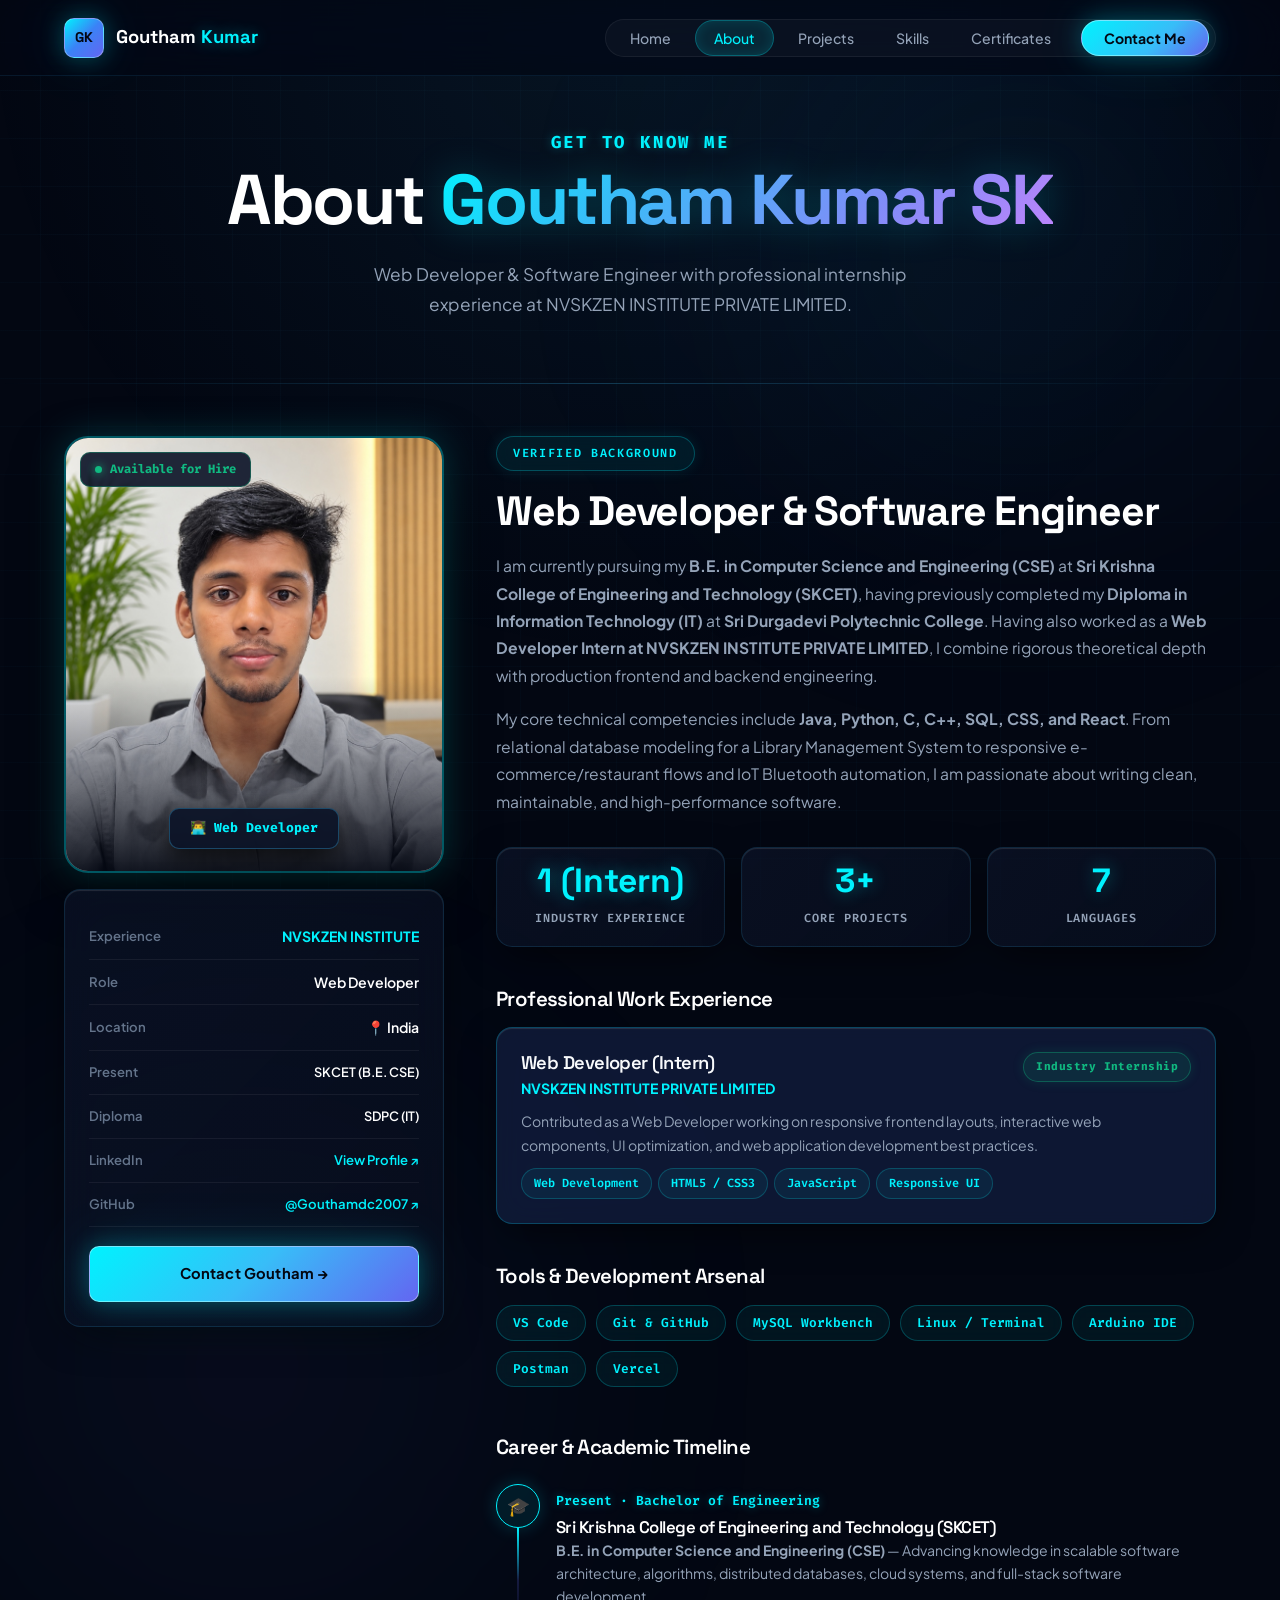
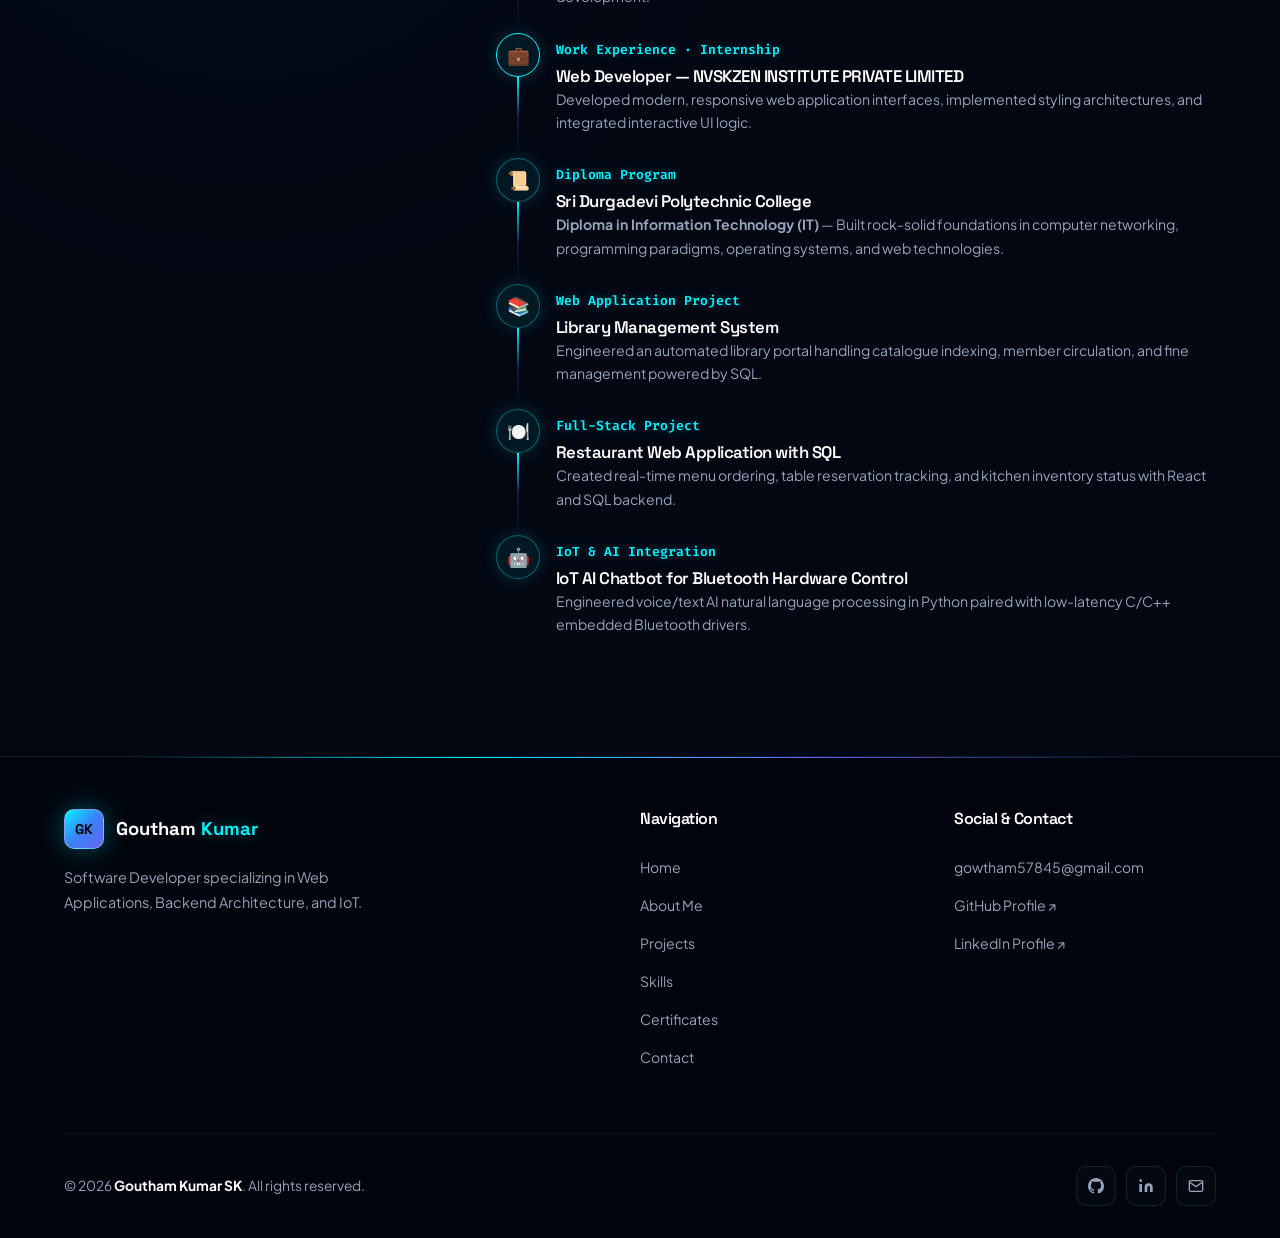
==== commit 6be44f25: "feat(career): add Sri Durgadevi Polytechnic (Diploma IT) and Sri Krishna College of Engineering & Te" ====
--- a/about.html
+++ b/about.html
@@ -1,4 +1,4 @@
-﻿<!DOCTYPE html>
+<!DOCTYPE html>
 <html lang="en">
 <head>
   <meta charset="UTF-8" />
@@ -99,8 +99,12 @@
                 <span class="val">📍 India</span>
               </div>
               <div class="about-quick-row">
-                <span class="label">Education</span>
-                <span class="val">B.E. / B.Tech (CSE)</span>
+                <span class="label">Present</span>
+                <span class="val" style="font-size:0.8rem;">SKCET (B.E. CSE)</span>
+              </div>
+              <div class="about-quick-row">
+                <span class="label">Diploma</span>
+                <span class="val" style="font-size:0.8rem;">SDPC (IT)</span>
               </div>
               <div class="about-quick-row">
                 <span class="label">LinkedIn</span>
@@ -128,10 +132,7 @@
             </div>
 
                 <p style="margin-top:1rem;line-height:1.75;">
-                  I am <strong>Goutham Kumar SK</strong>, a passionate Software and Web Developer.
-                  Having worked as a <strong>Web Developer Intern at NVSKZEN INSTITUTE PRIVATE LIMITED</strong>,
-                  I gained practical experience building responsive web solutions, structuring front-end components,
-                  and collaborating on production-level web development.
+                  I am currently pursuing my <strong>B.E. in Computer Science and Engineering (CSE)</strong> at <strong>Sri Krishna College of Engineering and Technology (SKCET)</strong>, having previously completed my <strong>Diploma in Information Technology (IT)</strong> at <strong>Sri Durgadevi Polytechnic College</strong>. Having also worked as a <strong>Web Developer Intern at NVSKZEN INSTITUTE PRIVATE LIMITED</strong>, I combine rigorous theoretical depth with production frontend and backend engineering.
                 </p>
 
                 <p style="margin-top:1rem;line-height:1.75;">
@@ -197,6 +198,16 @@
                 <div class="timeline" style="margin-top:3rem;">
                   <h3 style="margin-bottom:1.5rem;">Career &amp; Academic Timeline</h3>
 
+                  <!-- Present College Item -->
+                  <div class="timeline-item">
+                    <div class="timeline-dot" style="border-color:var(--accent);">🎓</div>
+                    <div class="timeline-content">
+                      <div class="tl-sub">Present · Bachelor of Engineering</div>
+                      <h4>Sri Krishna College of Engineering and Technology (SKCET)</h4>
+                      <p><strong>B.E. in Computer Science and Engineering (CSE)</strong> — Advancing knowledge in scalable software architecture, algorithms, distributed databases, cloud systems, and full-stack software development.</p>
+                    </div>
+                  </div>
+
                   <!-- Internship Item -->
                   <div class="timeline-item">
                     <div class="timeline-dot" style="border-color:var(--accent);">💼</div>
@@ -207,13 +218,13 @@
                     </div>
                   </div>
 
-                  <!-- College Item -->
-                  <div class="timeline-item">
-                    <div class="timeline-dot">🎓</div>
-                    <div class="timeline-content">
-                      <div class="tl-sub">Degree Program</div>
-                      <h4>B.E. / B.Tech in Computer Science &amp; Engineering</h4>
-                      <p>Studying core fundamentals: Data Structures, Algorithms, DBMS with SQL, Object-Oriented Programming (Java/C++), and Web Systems.</p>
+                  <!-- Diploma College Item -->
+                  <div class="timeline-item">
+                    <div class="timeline-dot">📜</div>
+                    <div class="timeline-content">
+                      <div class="tl-sub">Diploma Program</div>
+                      <h4>Sri Durgadevi Polytechnic College</h4>
+                      <p><strong>Diploma in Information Technology (IT)</strong> — Built rock-solid foundations in computer networking, programming paradigms, operating systems, and web technologies.</p>
                     </div>
                   </div>
 
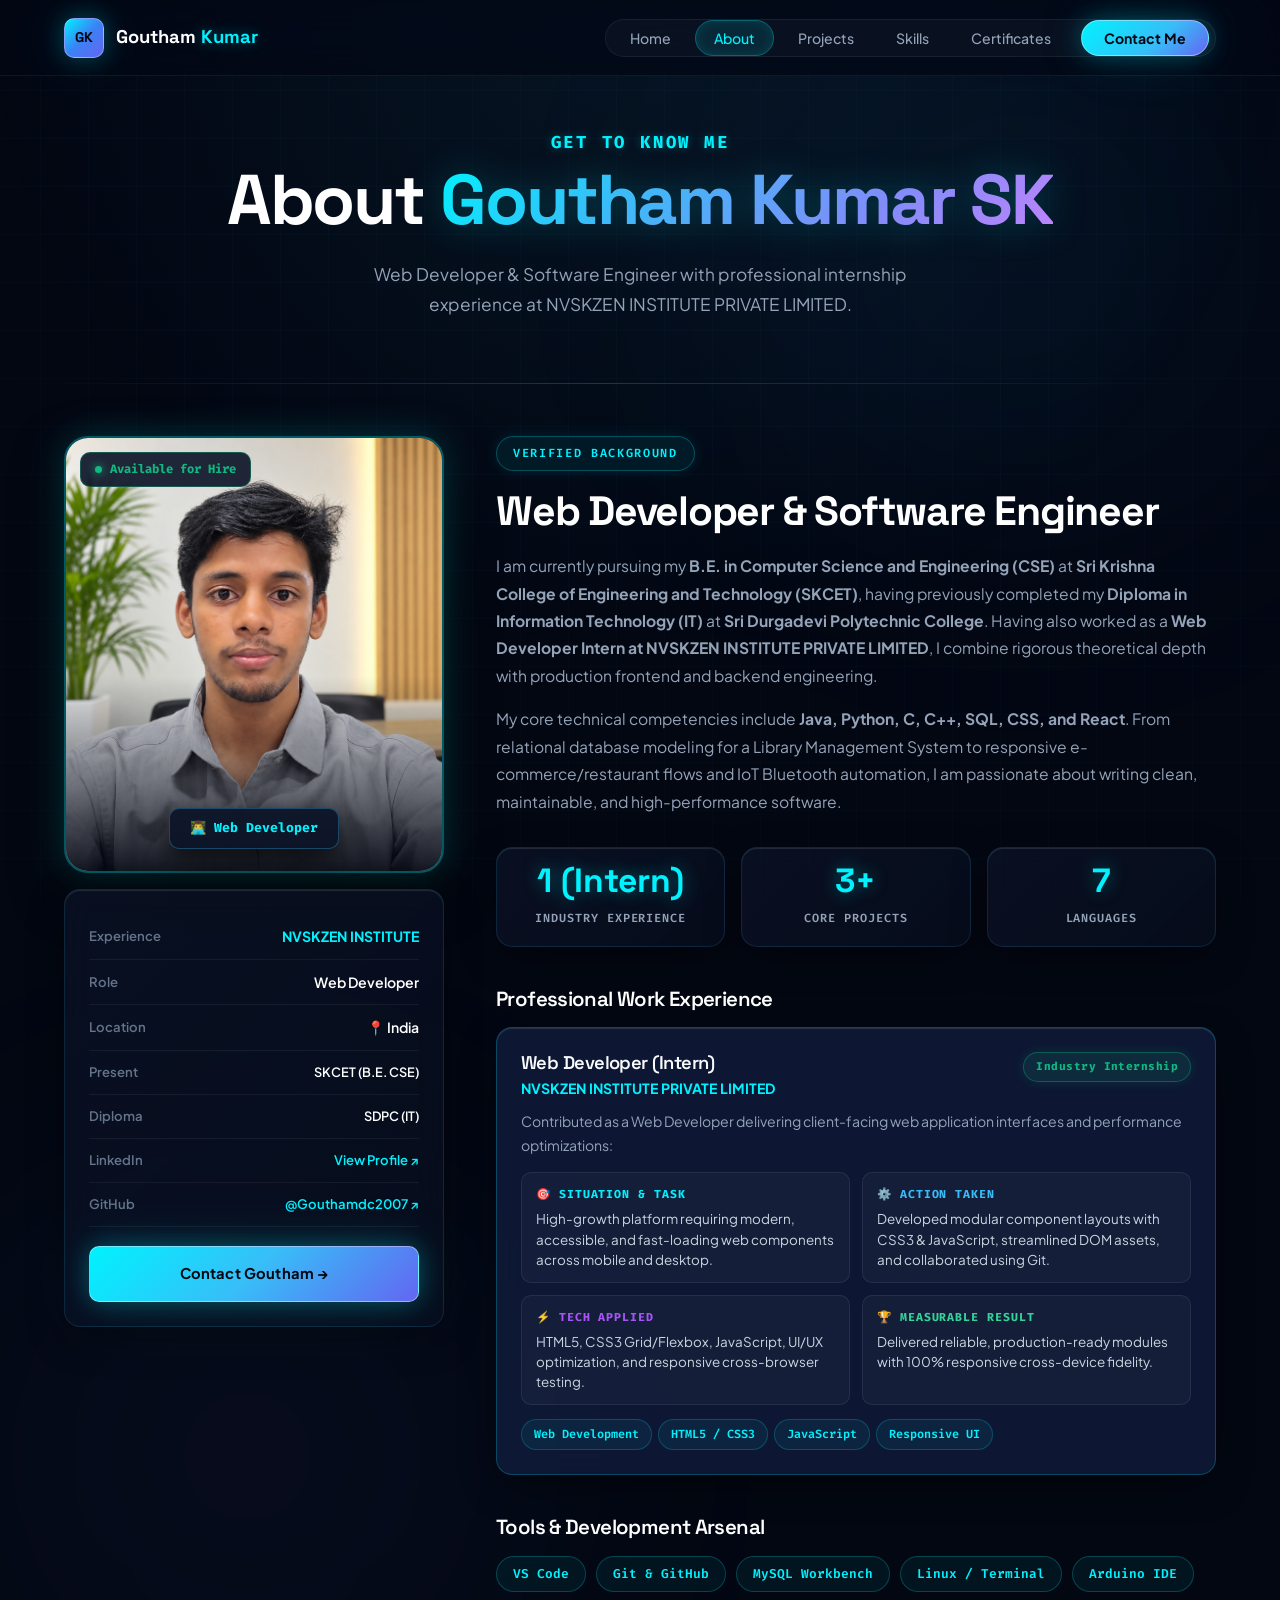
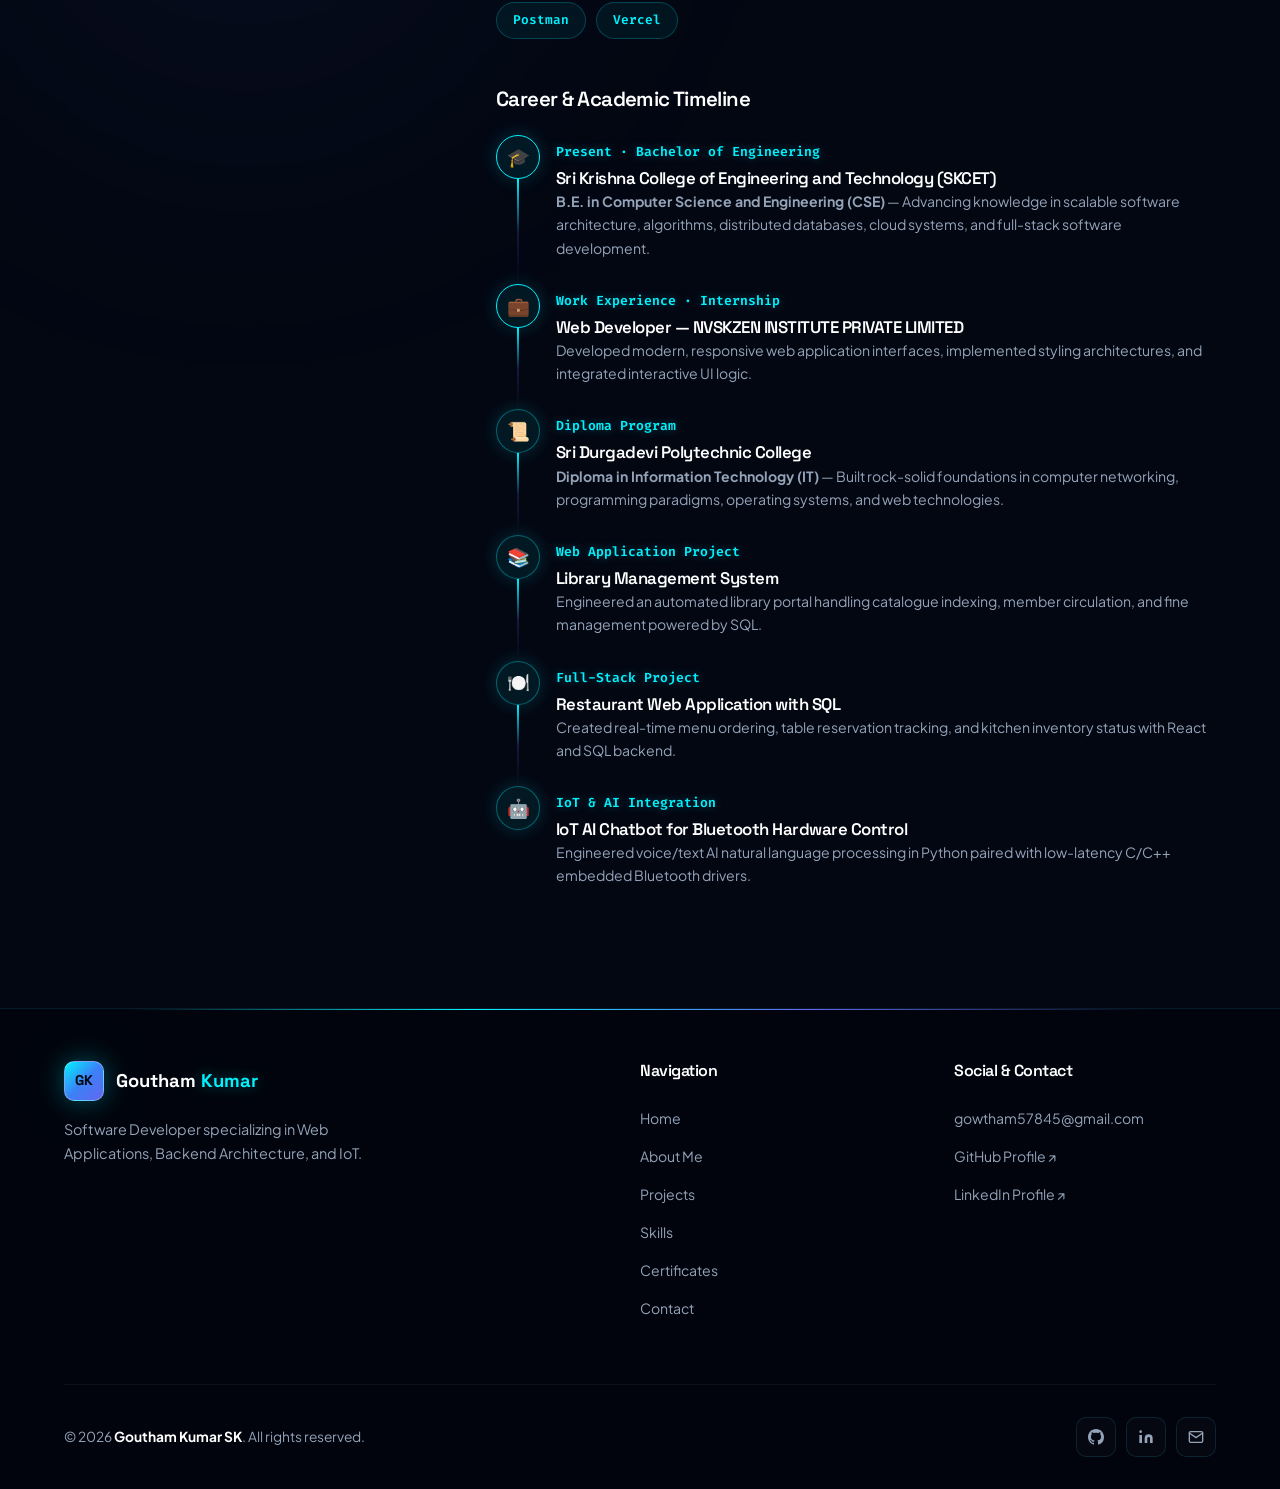
==== commit 2bc12cb5: "feat: add Recruiter Quick-Scan HUD, Skills-to-Proof Matrix, STAR Internship impact breakdown, and En" ====
--- a/about.html
+++ b/about.html
@@ -169,8 +169,26 @@
                       <span class="badge badge-live">Industry Internship</span>
                     </div>
                     <p style="font-size:.88rem;line-height:1.7;margin-bottom:10px;">
-                      Contributed as a Web Developer working on responsive frontend layouts, interactive web components, UI optimization, and web application development best practices.
+                      Contributed as a Web Developer delivering client-facing web application interfaces and performance optimizations:
                     </p>
+                    <div class="star-breakdown-grid" style="margin-bottom:14px;">
+                      <div class="star-cell">
+                        <div class="star-cell-label" style="color:var(--accent);">🎯 Situation &amp; Task</div>
+                        <p class="star-cell-desc">High-growth platform requiring modern, accessible, and fast-loading web components across mobile and desktop.</p>
+                      </div>
+                      <div class="star-cell">
+                        <div class="star-cell-label" style="color:#38bdf8;">⚙️ Action Taken</div>
+                        <p class="star-cell-desc">Developed modular component layouts with CSS3 &amp; JavaScript, streamlined DOM assets, and collaborated using Git.</p>
+                      </div>
+                      <div class="star-cell">
+                        <div class="star-cell-label" style="color:#a855f7;">⚡ Tech Applied</div>
+                        <p class="star-cell-desc">HTML5, CSS3 Grid/Flexbox, JavaScript, UI/UX optimization, and responsive cross-browser testing.</p>
+                      </div>
+                      <div class="star-cell">
+                        <div class="star-cell-label" style="color:#34d399;">🏆 Measurable Result</div>
+                        <p class="star-cell-desc">Delivered reliable, production-ready modules with 100% responsive cross-device fidelity.</p>
+                      </div>
+                    </div>
                     <div style="display:flex;flex-wrap:wrap;gap:6px;">
                       <span class="tag">Web Development</span>
                       <span class="tag">HTML5 / CSS3</span>
--- a/style.css
+++ b/style.css
@@ -3356,3 +3356,899 @@
     grid-template-columns: 1fr;
   }
 }
+
+/* ================================================================
+   24. SERVICES & WEB PACKAGES (Inspired by Jayaharis / Cyber Tier Matrix)
+   ================================================================ */
+.services-tier-grid {
+  display: grid;
+  grid-template-columns: repeat(3, 1fr);
+  gap: var(--s4);
+  align-items: stretch;
+  margin-top: var(--s4);
+}
+
+.service-tier-card {
+  background: linear-gradient(135deg, rgba(13, 22, 48, 0.72) 0%, rgba(7, 13, 28, 0.9) 100%);
+  backdrop-filter: blur(20px) saturate(190%);
+  border: 1px solid rgba(56, 189, 248, 0.18);
+  border-radius: var(--radius-m);
+  padding: var(--s4);
+  display: flex;
+  flex-direction: column;
+  position: relative;
+  transition: all 0.4s cubic-bezier(0.16, 1, 0.3, 1);
+  box-shadow: var(--glow-box);
+  overflow: hidden;
+}
+
+.service-tier-card::before {
+  content: '';
+  position: absolute;
+  top: 0;
+  left: 0;
+  right: 0;
+  height: 3px;
+  background: linear-gradient(90deg, transparent, var(--accent), transparent);
+  opacity: 0.3;
+  transition: opacity 0.3s;
+}
+
+.service-tier-card:hover {
+  transform: translateY(-8px);
+  border-color: rgba(0, 242, 254, 0.5);
+  box-shadow: 0 20px 50px -10px rgba(0, 0, 0, 0.9), 0 0 35px rgba(0, 242, 254, 0.2);
+}
+
+.service-tier-card:hover::before {
+  opacity: 1;
+}
+
+/* Featured / Popular Tier Card */
+.service-tier-card.tier-featured {
+  background: linear-gradient(135deg, rgba(18, 30, 68, 0.85) 0%, rgba(9, 16, 36, 0.95) 100%);
+  border: 1.5px solid rgba(0, 242, 254, 0.55);
+  box-shadow: 0 25px 60px -12px rgba(0, 0, 0, 0.95), 0 0 40px rgba(0, 242, 254, 0.22);
+  transform: scale(1.02);
+}
+
+.service-tier-card.tier-featured::before {
+  background: linear-gradient(90deg, #ff0055, var(--accent), #6366f1);
+  opacity: 1;
+  height: 3.5px;
+}
+
+.service-tier-card.tier-featured:hover {
+  transform: scale(1.02) translateY(-8px);
+  border-color: var(--accent);
+  box-shadow: 0 30px 70px -10px rgba(0, 0, 0, 0.95), 0 0 55px rgba(0, 242, 254, 0.35);
+}
+
+.service-featured-badge {
+  position: absolute;
+  top: 14px;
+  right: 18px;
+  background: linear-gradient(135deg, #ff0055 0%, #a855f7 100%);
+  color: #ffffff;
+  font-family: var(--font-mono);
+  font-size: 0.7rem;
+  font-weight: 800;
+  letter-spacing: 0.08em;
+  padding: 4px 12px;
+  border-radius: var(--radius-x);
+  box-shadow: 0 0 15px rgba(255, 0, 85, 0.5);
+  border: 1px solid rgba(255, 255, 255, 0.4);
+  text-transform: uppercase;
+  display: inline-flex;
+  align-items: center;
+  gap: 5px;
+}
+
+.tier-header {
+  margin-bottom: var(--s3);
+}
+
+.tier-icon-wrap {
+  width: 52px;
+  height: 52px;
+  border-radius: var(--radius-s);
+  display: grid;
+  place-items: center;
+  font-size: 1.7rem;
+  margin-bottom: var(--s2);
+  background: rgba(0, 242, 254, 0.08);
+  border: 1px solid rgba(0, 242, 254, 0.3);
+  box-shadow: 0 0 20px rgba(0, 242, 254, 0.15);
+}
+
+.tier-icon-wrap.icon-featured {
+  background: rgba(255, 0, 85, 0.1);
+  border-color: rgba(255, 0, 85, 0.4);
+  box-shadow: 0 0 25px rgba(255, 0, 85, 0.25);
+}
+
+.tier-icon-wrap.icon-custom {
+  background: rgba(16, 185, 129, 0.1);
+  border-color: rgba(16, 185, 129, 0.4);
+  box-shadow: 0 0 25px rgba(16, 185, 129, 0.25);
+}
+
+.tier-tag {
+  font-family: var(--font-mono);
+  font-size: 0.74rem;
+  font-weight: 700;
+  color: var(--accent);
+  text-transform: uppercase;
+  letter-spacing: 0.1em;
+  margin-bottom: 6px;
+  display: block;
+}
+
+.tier-title {
+  font-size: 1.45rem;
+  font-weight: 700;
+  color: var(--text-bright);
+  margin-bottom: 8px;
+}
+
+.tier-desc {
+  font-size: 0.88rem;
+  color: var(--text-muted);
+  line-height: 1.65;
+  margin-bottom: var(--s2);
+}
+
+.tier-timeline-pill {
+  display: inline-flex;
+  align-items: center;
+  gap: 6px;
+  font-family: var(--font-mono);
+  font-size: 0.74rem;
+  font-weight: 600;
+  color: #38bdf8;
+  background: rgba(56, 189, 248, 0.08);
+  border: 1px solid rgba(56, 189, 248, 0.25);
+  padding: 5px 12px;
+  border-radius: var(--radius-x);
+  margin-bottom: var(--s3);
+}
+
+.tier-divider {
+  height: 1px;
+  background: linear-gradient(90deg, rgba(56, 189, 248, 0.2), transparent);
+  margin-bottom: var(--s3);
+}
+
+.tier-features-list {
+  list-style: none;
+  padding: 0;
+  margin: 0 0 var(--s4) 0;
+  display: flex;
+  flex-direction: column;
+  gap: 11px;
+  flex-grow: 1;
+}
+
+.tier-features-list li {
+  font-size: 0.88rem;
+  color: #cbd5e1;
+  display: flex;
+  align-items: flex-start;
+  gap: 10px;
+  line-height: 1.5;
+}
+
+.tier-features-list li svg {
+  color: var(--accent);
+  flex-shrink: 0;
+  margin-top: 3px;
+}
+
+.tier-features-list li.highlight {
+  color: #ffffff;
+  font-weight: 600;
+}
+
+.tier-features-list li.highlight svg {
+  color: #34d399;
+}
+
+.tier-action-wrap {
+  margin-top: auto;
+}
+
+.tier-btn {
+  width: 100%;
+  display: flex;
+  align-items: center;
+  justify-content: center;
+  gap: 8px;
+  padding: 12px 20px;
+  font-weight: 700;
+  font-size: 0.92rem;
+  border-radius: var(--radius-x);
+  text-decoration: none;
+  transition: all 0.3s var(--ease);
+}
+
+.tier-btn-primary {
+  background: linear-gradient(135deg, var(--accent) 0%, #38bdf8 100%);
+  color: #030712;
+  box-shadow: 0 0 25px rgba(0, 242, 254, 0.35);
+  border: 1px solid rgba(255, 255, 255, 0.4);
+}
+
+.tier-btn-primary:hover {
+  transform: translateY(-2px);
+  box-shadow: 0 0 40px rgba(0, 242, 254, 0.6);
+  color: #030712;
+}
+
+.tier-btn-featured {
+  background: linear-gradient(135deg, #ff0055 0%, #d946ef 50%, #00f2fe 100%);
+  color: #ffffff;
+  box-shadow: 0 0 30px rgba(255, 0, 85, 0.4);
+  border: 1px solid rgba(255, 255, 255, 0.5);
+}
+
+.tier-btn-featured:hover {
+  transform: translateY(-2px);
+  box-shadow: 0 0 45px rgba(255, 0, 85, 0.65);
+  color: #ffffff;
+}
+
+.tier-btn-outline {
+  background: rgba(255, 255, 255, 0.04);
+  color: var(--text-bright);
+  border: 1px solid rgba(56, 189, 248, 0.3);
+}
+
+.tier-btn-outline:hover {
+  background: rgba(0, 242, 254, 0.1);
+  border-color: var(--accent);
+  color: var(--accent);
+  box-shadow: 0 0 25px rgba(0, 242, 254, 0.25);
+  transform: translateY(-2px);
+}
+
+/* ================================================================
+   25. WHY WORK WITH ME (6 Cyber Value Drivers)
+   ================================================================ */
+.why-me-grid {
+  display: grid;
+  grid-template-columns: repeat(3, 1fr);
+  gap: var(--s4);
+  margin-top: var(--s4);
+}
+
+.why-me-card {
+  background: linear-gradient(135deg, rgba(13, 22, 48, 0.65) 0%, rgba(7, 13, 28, 0.88) 100%);
+  backdrop-filter: blur(18px) saturate(180%);
+  border: 1px solid rgba(56, 189, 248, 0.15);
+  border-radius: var(--radius-m);
+  padding: var(--s4);
+  position: relative;
+  transition: all 0.35s cubic-bezier(0.16, 1, 0.3, 1);
+  box-shadow: var(--glow-box);
+  display: flex;
+  flex-direction: column;
+  overflow: hidden;
+}
+
+/* Corner bracket tech accents */
+.why-me-card::before,
+.why-me-card::after {
+  content: '';
+  position: absolute;
+  width: 12px;
+  height: 12px;
+  border-color: rgba(56, 189, 248, 0.4);
+  pointer-events: none;
+  transition: all 0.3s var(--ease);
+}
+
+.why-me-card::before {
+  top: 10px;
+  left: 10px;
+  border-top: 2px solid;
+  border-left: 2px solid;
+}
+
+.why-me-card::after {
+  bottom: 10px;
+  right: 10px;
+  border-bottom: 2px solid;
+  border-right: 2px solid;
+}
+
+.why-me-card:hover {
+  transform: translateY(-6px);
+  box-shadow: var(--glow-box-hover);
+}
+
+.why-me-card:hover::before,
+.why-me-card:hover::after {
+  width: 18px;
+  height: 18px;
+}
+
+/* Color Accent Variations */
+.why-me-card.accent-crimson {
+  border-color: rgba(255, 0, 60, 0.22);
+}
+.why-me-card.accent-crimson:hover {
+  border-color: rgba(255, 0, 60, 0.6);
+  box-shadow: 0 15px 45px -10px rgba(0,0,0,0.9), 0 0 35px rgba(255, 0, 60, 0.22);
+}
+.why-me-card.accent-crimson::before,
+.why-me-card.accent-crimson::after {
+  border-color: rgba(255, 0, 60, 0.5);
+}
+
+.why-me-card.accent-cyan {
+  border-color: rgba(0, 212, 255, 0.22);
+}
+.why-me-card.accent-cyan:hover {
+  border-color: rgba(0, 212, 255, 0.6);
+  box-shadow: 0 15px 45px -10px rgba(0,0,0,0.9), 0 0 35px rgba(0, 212, 255, 0.22);
+}
+.why-me-card.accent-cyan::before,
+.why-me-card.accent-cyan::after {
+  border-color: rgba(0, 212, 255, 0.5);
+}
+
+.why-me-card.accent-green {
+  border-color: rgba(16, 185, 129, 0.22);
+}
+.why-me-card.accent-green:hover {
+  border-color: rgba(16, 185, 129, 0.6);
+  box-shadow: 0 15px 45px -10px rgba(0,0,0,0.9), 0 0 35px rgba(16, 185, 129, 0.22);
+}
+.why-me-card.accent-green::before,
+.why-me-card.accent-green::after {
+  border-color: rgba(16, 185, 129, 0.5);
+}
+
+.why-me-top {
+  display: flex;
+  align-items: center;
+  justify-content: space-between;
+  margin-bottom: var(--s3);
+}
+
+.why-me-icon-wrap {
+  width: 50px;
+  height: 50px;
+  border-radius: var(--radius-s);
+  display: grid;
+  place-items: center;
+  font-size: 1.6rem;
+  transition: transform 0.3s;
+}
+
+.why-me-card:hover .why-me-icon-wrap {
+  transform: scale(1.1) rotate(5deg);
+}
+
+.why-me-icon-wrap.icon-crimson {
+  background: rgba(255, 0, 60, 0.1);
+  border: 1px solid rgba(255, 0, 60, 0.35);
+  box-shadow: 0 0 20px rgba(255, 0, 60, 0.2);
+}
+
+.why-me-icon-wrap.icon-cyan {
+  background: rgba(0, 212, 255, 0.1);
+  border: 1px solid rgba(0, 212, 255, 0.35);
+  box-shadow: 0 0 20px rgba(0, 212, 255, 0.2);
+}
+
+.why-me-icon-wrap.icon-green {
+  background: rgba(16, 185, 129, 0.1);
+  border: 1px solid rgba(16, 185, 129, 0.35);
+  box-shadow: 0 0 20px rgba(16, 185, 129, 0.2);
+}
+
+.why-me-badge {
+  font-family: var(--font-mono);
+  font-size: 0.68rem;
+  font-weight: 800;
+  text-transform: uppercase;
+  letter-spacing: 0.1em;
+  padding: 4px 10px;
+  border-radius: var(--radius-x);
+}
+
+.why-me-badge.badge-crimson {
+  background: rgba(255, 0, 60, 0.12);
+  color: #ff3366;
+  border: 1px solid rgba(255, 0, 60, 0.3);
+}
+
+.why-me-badge.badge-cyan {
+  background: rgba(0, 212, 255, 0.12);
+  color: #38bdf8;
+  border: 1px solid rgba(0, 212, 255, 0.3);
+}
+
+.why-me-badge.badge-green {
+  background: rgba(16, 185, 129, 0.12);
+  color: #34d399;
+  border: 1px solid rgba(16, 185, 129, 0.3);
+}
+
+.why-me-card h3 {
+  font-size: 1.25rem;
+  font-weight: 700;
+  color: var(--text-bright);
+  margin-bottom: 10px;
+  transition: color 0.3s;
+}
+
+.why-me-card:hover h3 {
+  color: #ffffff;
+  text-shadow: 0 0 12px rgba(255, 255, 255, 0.3);
+}
+
+.why-me-card p {
+  font-size: 0.88rem;
+  color: var(--text-muted);
+  line-height: 1.65;
+  margin: 0;
+}
+
+/* Media Queries for Services and Why-Me */
+@media (max-width: 992px) {
+  .services-tier-grid {
+    grid-template-columns: 1fr;
+    max-width: 580px;
+    margin-left: auto;
+    margin-right: auto;
+  }
+  .service-tier-card.tier-featured {
+    transform: none;
+  }
+  .service-tier-card.tier-featured:hover {
+    transform: translateY(-8px);
+  }
+  .why-me-grid {
+    grid-template-columns: repeat(2, 1fr);
+  }
+}
+
+@media (max-width: 640px) {
+  .why-me-grid {
+    grid-template-columns: 1fr;
+  }
+  .services-tier-grid {
+    grid-template-columns: 1fr;
+  }
+}
+
+/* ================================================================
+   26. CLIENT TESTIMONIALS & REVIEWS SECTION
+   ================================================================ */
+.testimonials-grid {
+  display: grid;
+  grid-template-columns: repeat(2, 1fr);
+  gap: var(--s4);
+  margin-top: var(--s4);
+}
+
+.testimonial-card {
+  background: linear-gradient(135deg, rgba(13, 22, 48, 0.65) 0%, rgba(7, 13, 28, 0.88) 100%);
+  backdrop-filter: blur(20px) saturate(180%);
+  border: 1px solid rgba(56, 189, 248, 0.16);
+  border-radius: var(--radius-m);
+  padding: var(--s4);
+  display: flex;
+  flex-direction: column;
+  position: relative;
+  transition: all 0.35s cubic-bezier(0.16, 1, 0.3, 1);
+  box-shadow: var(--glow-box);
+  overflow: hidden;
+}
+
+.testimonial-card::before {
+  content: '"';
+  position: absolute;
+  top: -10px;
+  right: 20px;
+  font-size: 5.5rem;
+  font-family: var(--font-mono);
+  color: rgba(0, 242, 254, 0.06);
+  line-height: 1;
+  pointer-events: none;
+  font-weight: 800;
+}
+
+.testimonial-card:hover {
+  transform: translateY(-6px);
+  border-color: rgba(0, 242, 254, 0.45);
+  box-shadow: 0 20px 50px -10px rgba(0, 0, 0, 0.9), 0 0 30px rgba(0, 242, 254, 0.18);
+}
+
+.testimonial-top {
+  display: flex;
+  align-items: center;
+  justify-content: space-between;
+  margin-bottom: var(--s3);
+}
+
+.testimonial-stars {
+  display: flex;
+  gap: 4px;
+  color: #fbbf24;
+  font-size: 1rem;
+  text-shadow: 0 0 10px rgba(251, 191, 36, 0.4);
+}
+
+.testimonial-tag {
+  font-family: var(--font-mono);
+  font-size: 0.7rem;
+  font-weight: 700;
+  color: var(--accent);
+  background: rgba(0, 242, 254, 0.08);
+  border: 1px solid rgba(0, 242, 254, 0.25);
+  padding: 3px 10px;
+  border-radius: var(--radius-x);
+  text-transform: uppercase;
+  letter-spacing: 0.08em;
+}
+
+.testimonial-quote {
+  font-size: 0.95rem;
+  line-height: 1.7;
+  color: #e2e8f0;
+  margin-bottom: var(--s4);
+  font-style: italic;
+  flex-grow: 1;
+}
+
+.testimonial-author-wrap {
+  display: flex;
+  align-items: center;
+  gap: 14px;
+  padding-top: var(--s3);
+  border-top: 1px solid rgba(56, 189, 248, 0.12);
+  margin-top: auto;
+}
+
+.testimonial-avatar {
+  width: 44px;
+  height: 44px;
+  border-radius: 50%;
+  background: linear-gradient(135deg, rgba(0, 242, 254, 0.15) 0%, rgba(99, 102, 241, 0.2) 100%);
+  border: 1.5px solid rgba(0, 242, 254, 0.4);
+  display: grid;
+  place-items: center;
+  font-size: 1.2rem;
+  box-shadow: 0 0 15px rgba(0, 242, 254, 0.2);
+  flex-shrink: 0;
+}
+
+.testimonial-meta h4 {
+  font-size: 0.98rem;
+  font-weight: 700;
+  color: var(--text-bright);
+  margin: 0 0 2px 0;
+}
+
+.testimonial-meta span {
+  font-size: 0.8rem;
+  color: var(--text-muted);
+  display: block;
+}
+
+@media (max-width: 768px) {
+  .testimonials-grid {
+    grid-template-columns: 1fr;
+  }
+}
+
+/* ================================================================
+   27. RECRUITER 30-SECOND QUICK-SCAN HUD
+   ================================================================ */
+.recruiter-hud-banner {
+  background: linear-gradient(135deg, rgba(10, 20, 42, 0.9) 0%, rgba(4, 9, 24, 0.96) 100%);
+  backdrop-filter: blur(24px) saturate(190%);
+  border: 1.5px solid rgba(0, 242, 254, 0.35);
+  border-radius: var(--radius-m);
+  padding: var(--s4);
+  box-shadow: 0 20px 60px -10px rgba(0, 0, 0, 0.9), 0 0 35px rgba(0, 242, 254, 0.15);
+  margin-top: var(--s3);
+  margin-bottom: var(--s4);
+  position: relative;
+  overflow: hidden;
+}
+
+.recruiter-hud-banner::before {
+  content: '';
+  position: absolute;
+  top: 0; left: 0; right: 0; height: 3px;
+  background: linear-gradient(90deg, var(--accent) 0%, #38bdf8 50%, var(--accent-indigo) 100%);
+}
+
+.recruiter-hud-top {
+  display: flex;
+  align-items: center;
+  justify-content: space-between;
+  flex-wrap: wrap;
+  gap: 10px;
+  margin-bottom: var(--s3);
+  padding-bottom: 12px;
+  border-bottom: 1px solid rgba(56, 189, 248, 0.15);
+}
+
+.recruiter-hud-title {
+  display: flex;
+  align-items: center;
+  gap: 10px;
+  font-family: var(--font-mono);
+  font-size: 0.85rem;
+  font-weight: 700;
+  text-transform: uppercase;
+  letter-spacing: 0.12em;
+  color: var(--accent);
+}
+
+.recruiter-hud-title::before {
+  content: '';
+  width: 8px;
+  height: 8px;
+  border-radius: 50%;
+  background: #10b981;
+  box-shadow: 0 0 10px #10b981;
+  animation: pulseMailBadge 1.8s infinite;
+}
+
+.recruiter-hud-badge {
+  font-family: var(--font-mono);
+  font-size: 0.72rem;
+  color: #38bdf8;
+  background: rgba(56, 189, 248, 0.1);
+  border: 1px solid rgba(56, 189, 248, 0.3);
+  padding: 4px 12px;
+  border-radius: var(--radius-x);
+}
+
+.recruiter-hud-grid {
+  display: grid;
+  grid-template-columns: repeat(4, 1fr);
+  gap: var(--s3);
+  margin-bottom: var(--s3);
+}
+
+.recruiter-hud-card {
+  background: rgba(255, 255, 255, 0.03);
+  border: 1px solid rgba(255, 255, 255, 0.08);
+  border-radius: var(--radius-s);
+  padding: 12px 16px;
+  transition: all 0.3s var(--ease);
+}
+
+.recruiter-hud-card:hover {
+  background: rgba(0, 242, 254, 0.05);
+  border-color: rgba(0, 242, 254, 0.3);
+}
+
+.recruiter-hud-label {
+  font-family: var(--font-mono);
+  font-size: 0.72rem;
+  font-weight: 700;
+  text-transform: uppercase;
+  letter-spacing: 0.08em;
+  color: var(--text-muted);
+  margin-bottom: 6px;
+  display: block;
+}
+
+.recruiter-hud-val {
+  font-size: 0.88rem;
+  font-weight: 700;
+  color: var(--text-bright);
+  line-height: 1.45;
+}
+
+.recruiter-hud-actions {
+  display: flex;
+  align-items: center;
+  gap: 12px;
+  flex-wrap: wrap;
+  padding-top: 10px;
+}
+
+.hud-btn {
+  display: inline-flex;
+  align-items: center;
+  gap: 6px;
+  padding: 8px 18px;
+  font-family: var(--font-body);
+  font-size: 0.84rem;
+  font-weight: 700;
+  border-radius: var(--radius-x);
+  text-decoration: none;
+  transition: all 0.25s var(--ease);
+}
+
+.hud-btn-primary {
+  background: linear-gradient(135deg, var(--accent) 0%, #38bdf8 100%);
+  color: #030712;
+  box-shadow: 0 0 15px rgba(0, 242, 254, 0.3);
+}
+
+.hud-btn-primary:hover {
+  transform: translateY(-2px);
+  box-shadow: 0 0 25px rgba(0, 242, 254, 0.5);
+  color: #030712;
+}
+
+.hud-btn-outline {
+  background: rgba(255, 255, 255, 0.04);
+  color: var(--text);
+  border: 1px solid rgba(56, 189, 248, 0.25);
+}
+
+.hud-btn-outline:hover {
+  border-color: var(--accent);
+  color: var(--accent);
+  transform: translateY(-2px);
+}
+
+/* ================================================================
+   28. SKILLS-TO-PROOF MATRIX TABLE
+   ================================================================ */
+.proof-matrix-wrap {
+  overflow-x: auto;
+  border: 1px solid rgba(56, 189, 248, 0.16);
+  border-radius: var(--radius-m);
+  background: linear-gradient(135deg, rgba(13, 22, 48, 0.65) 0%, rgba(7, 13, 28, 0.88) 100%);
+  backdrop-filter: blur(20px);
+  margin-top: var(--s4);
+  box-shadow: var(--glow-box);
+}
+
+.proof-matrix-table {
+  width: 100%;
+  border-collapse: collapse;
+  text-align: left;
+  min-width: 780px;
+}
+
+.proof-matrix-table th {
+  background: rgba(10, 18, 38, 0.9);
+  padding: 16px 20px;
+  font-family: var(--font-mono);
+  font-size: 0.78rem;
+  font-weight: 700;
+  text-transform: uppercase;
+  letter-spacing: 0.1em;
+  color: var(--accent);
+  border-bottom: 1px solid rgba(56, 189, 248, 0.2);
+}
+
+.proof-matrix-table td {
+  padding: 16px 20px;
+  font-size: 0.88rem;
+  border-bottom: 1px solid rgba(255, 255, 255, 0.05);
+  vertical-align: middle;
+  line-height: 1.5;
+}
+
+.proof-matrix-table tr:hover td {
+  background: rgba(0, 242, 254, 0.03);
+}
+
+.matrix-skill-name {
+  font-weight: 700;
+  color: var(--text-bright);
+  font-size: 0.95rem;
+  display: flex;
+  align-items: center;
+  gap: 8px;
+}
+
+.matrix-badge-verified {
+  display: inline-flex;
+  align-items: center;
+  gap: 4px;
+  font-family: var(--font-mono);
+  font-size: 0.7rem;
+  font-weight: 700;
+  color: #34d399;
+  background: rgba(16, 185, 129, 0.1);
+  border: 1px solid rgba(16, 185, 129, 0.3);
+  padding: 2px 8px;
+  border-radius: var(--radius-x);
+}
+
+/* ================================================================
+   29. ENGINEERING CASE STUDY PILLS & ARCHITECTURE
+   ================================================================ */
+.case-study-box {
+  background: rgba(4, 9, 24, 0.7);
+  border: 1px solid rgba(56, 189, 248, 0.15);
+  border-radius: var(--radius-s);
+  padding: 14px 16px;
+  margin-top: 12px;
+  margin-bottom: 14px;
+  display: flex;
+  flex-direction: column;
+  gap: 8px;
+}
+
+.case-study-row {
+  display: grid;
+  grid-template-columns: 140px 1fr;
+  gap: 12px;
+  font-size: 0.82rem;
+  line-height: 1.5;
+}
+
+.case-study-tag {
+  font-family: var(--font-mono);
+  font-size: 0.72rem;
+  font-weight: 700;
+  color: var(--accent);
+  text-transform: uppercase;
+  letter-spacing: 0.06em;
+}
+
+.case-study-desc {
+  color: #cbd5e1;
+}
+
+/* ================================================================
+   30. STAR INTERNSHIP BREAKDOWN CARD
+   ================================================================ */
+.star-breakdown-grid {
+  display: grid;
+  grid-template-columns: repeat(2, 1fr);
+  gap: 12px;
+  margin-top: 14px;
+  margin-bottom: 16px;
+}
+
+.star-cell {
+  background: rgba(255, 255, 255, 0.03);
+  border: 1px solid rgba(255, 255, 255, 0.08);
+  border-radius: var(--radius-s);
+  padding: 12px 14px;
+}
+
+.star-cell-label {
+  font-family: var(--font-mono);
+  font-size: 0.72rem;
+  font-weight: 800;
+  text-transform: uppercase;
+  letter-spacing: 0.08em;
+  margin-bottom: 4px;
+  display: flex;
+  align-items: center;
+  gap: 6px;
+}
+
+.star-cell-desc {
+  font-size: 0.84rem;
+  color: #cbd5e1;
+  line-height: 1.5;
+  margin: 0;
+}
+
+@media (max-width: 960px) {
+  .recruiter-hud-grid {
+    grid-template-columns: repeat(2, 1fr);
+  }
+  .star-breakdown-grid {
+    grid-template-columns: 1fr;
+  }
+}
+
+@media (max-width: 580px) {
+  .recruiter-hud-grid {
+    grid-template-columns: 1fr;
+  }
+  .case-study-row {
+    grid-template-columns: 1fr;
+    gap: 2px;
+  }
+}
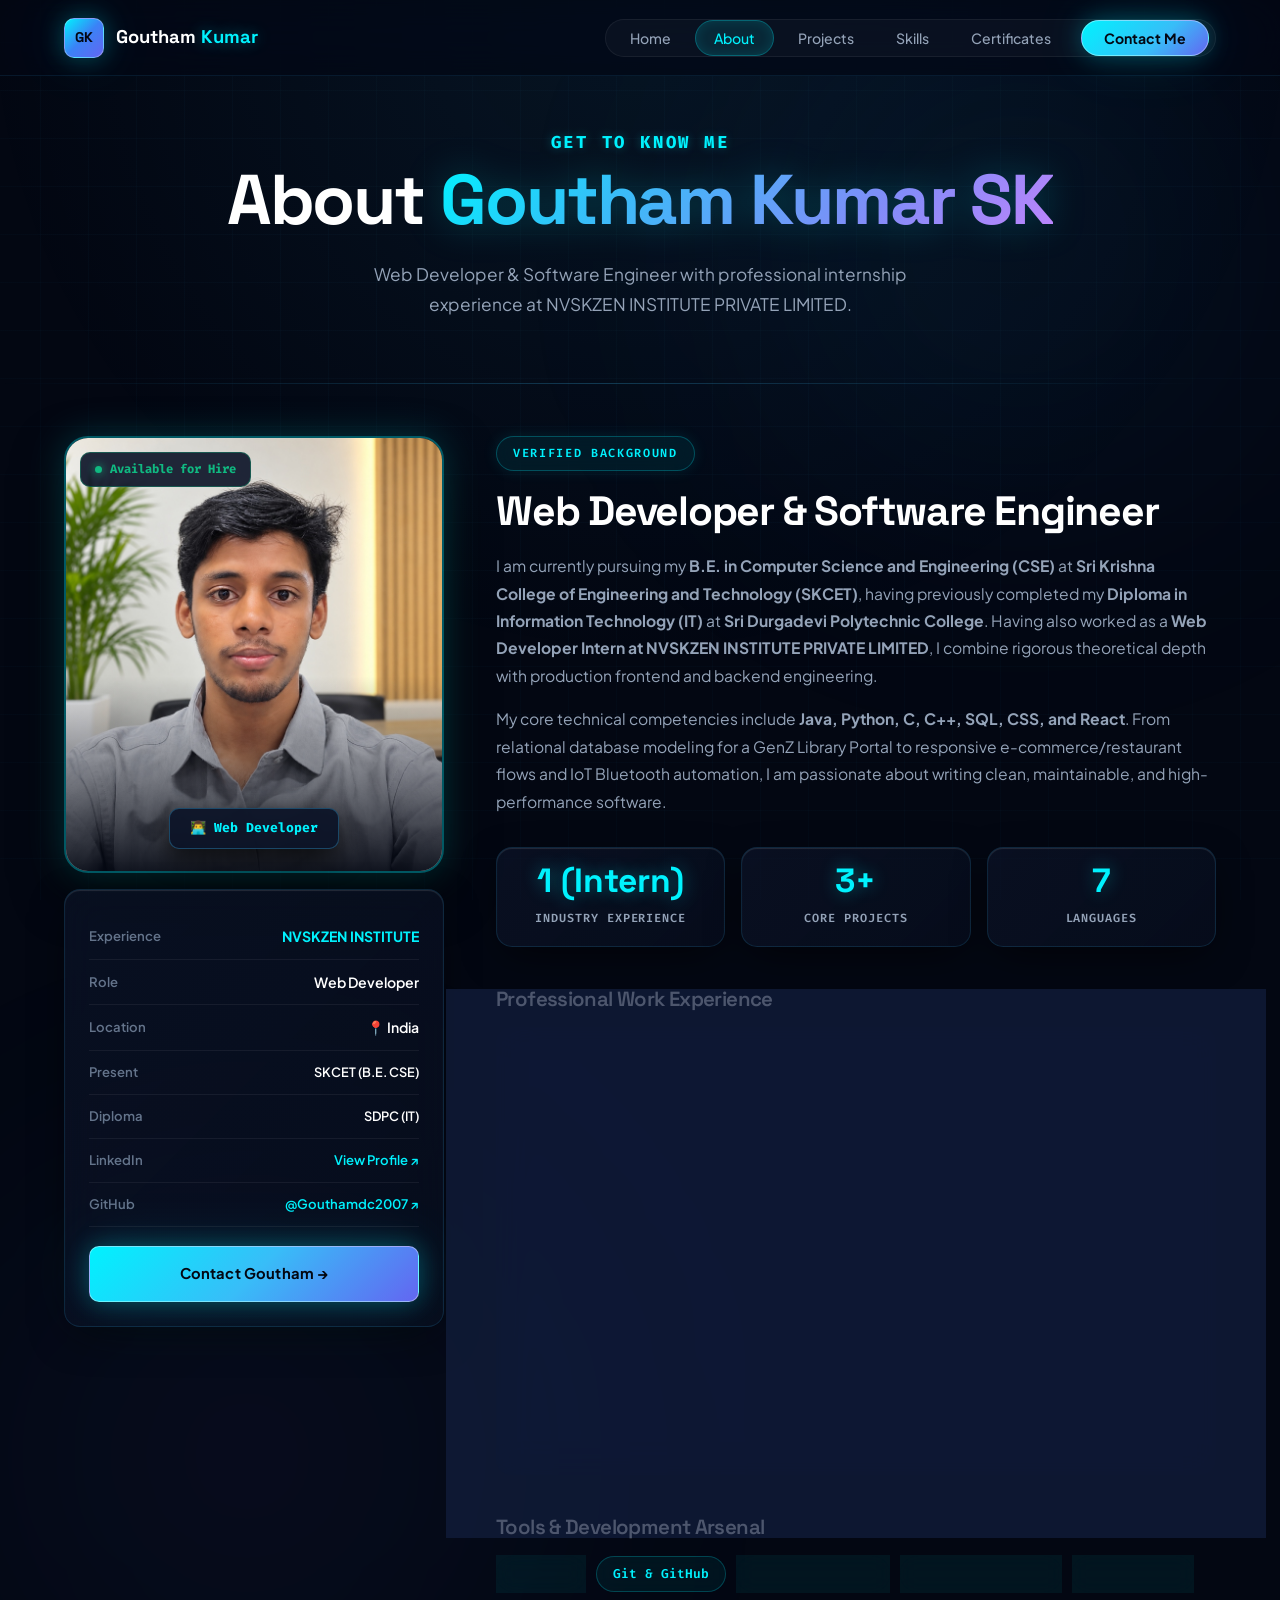
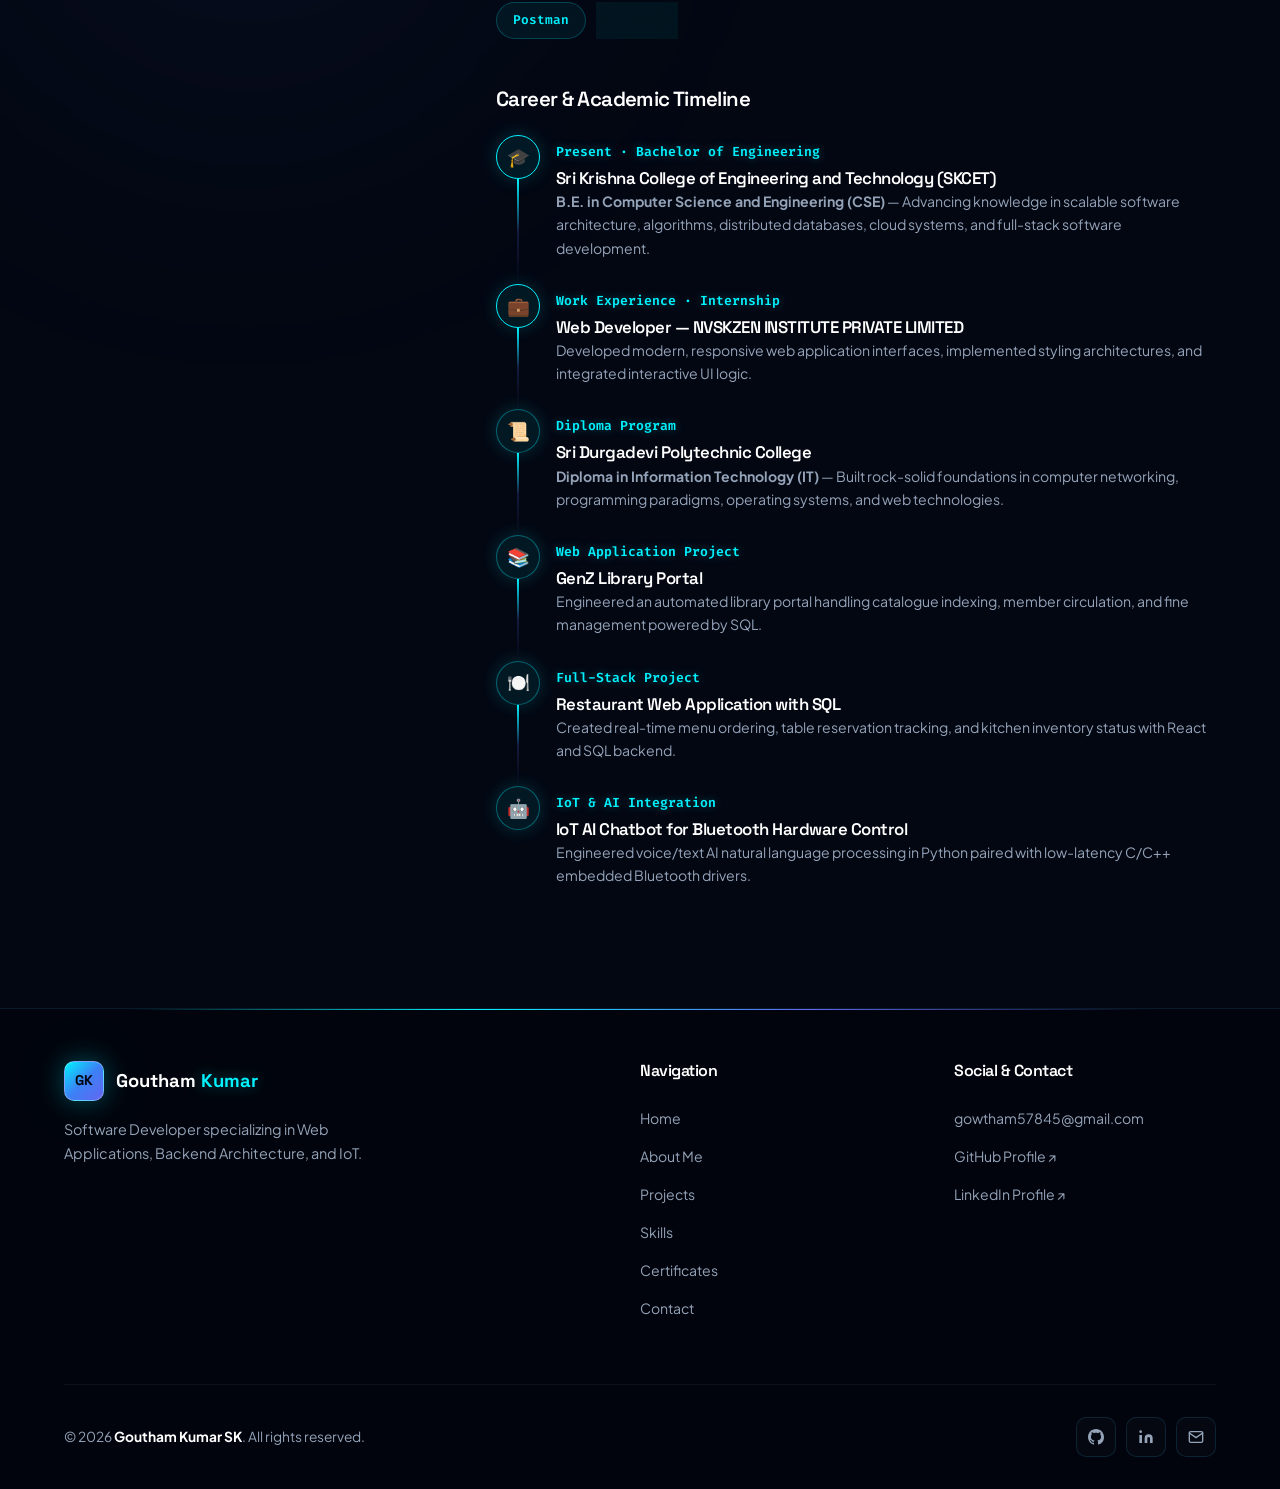
==== commit 0f6c4770: "feat: replace old library project with new GEN Z LIBRARY e-library management portal" ====
--- a/about.html
+++ b/about.html
@@ -137,7 +137,7 @@
 
                 <p style="margin-top:1rem;line-height:1.75;">
                   My core technical competencies include <strong>Java, Python, C, C++, SQL, CSS, and React</strong>.
-                  From relational database modeling for a Library Management System to responsive e-commerce/restaurant flows
+                  From relational database modeling for a GenZ Library Portal to responsive e-commerce/restaurant flows
                   and IoT Bluetooth automation, I am passionate about writing clean, maintainable, and high-performance software.
                 </p>
 
@@ -251,7 +251,7 @@
                     <div class="timeline-dot">📚</div>
                     <div class="timeline-content">
                       <div class="tl-sub">Web Application Project</div>
-                      <h4>Library Management System</h4>
+                      <h4>GenZ Library Portal</h4>
                       <p>Engineered an automated library portal handling catalogue indexing, member circulation, and fine management powered by SQL.</p>
                     </div>
                   </div>
